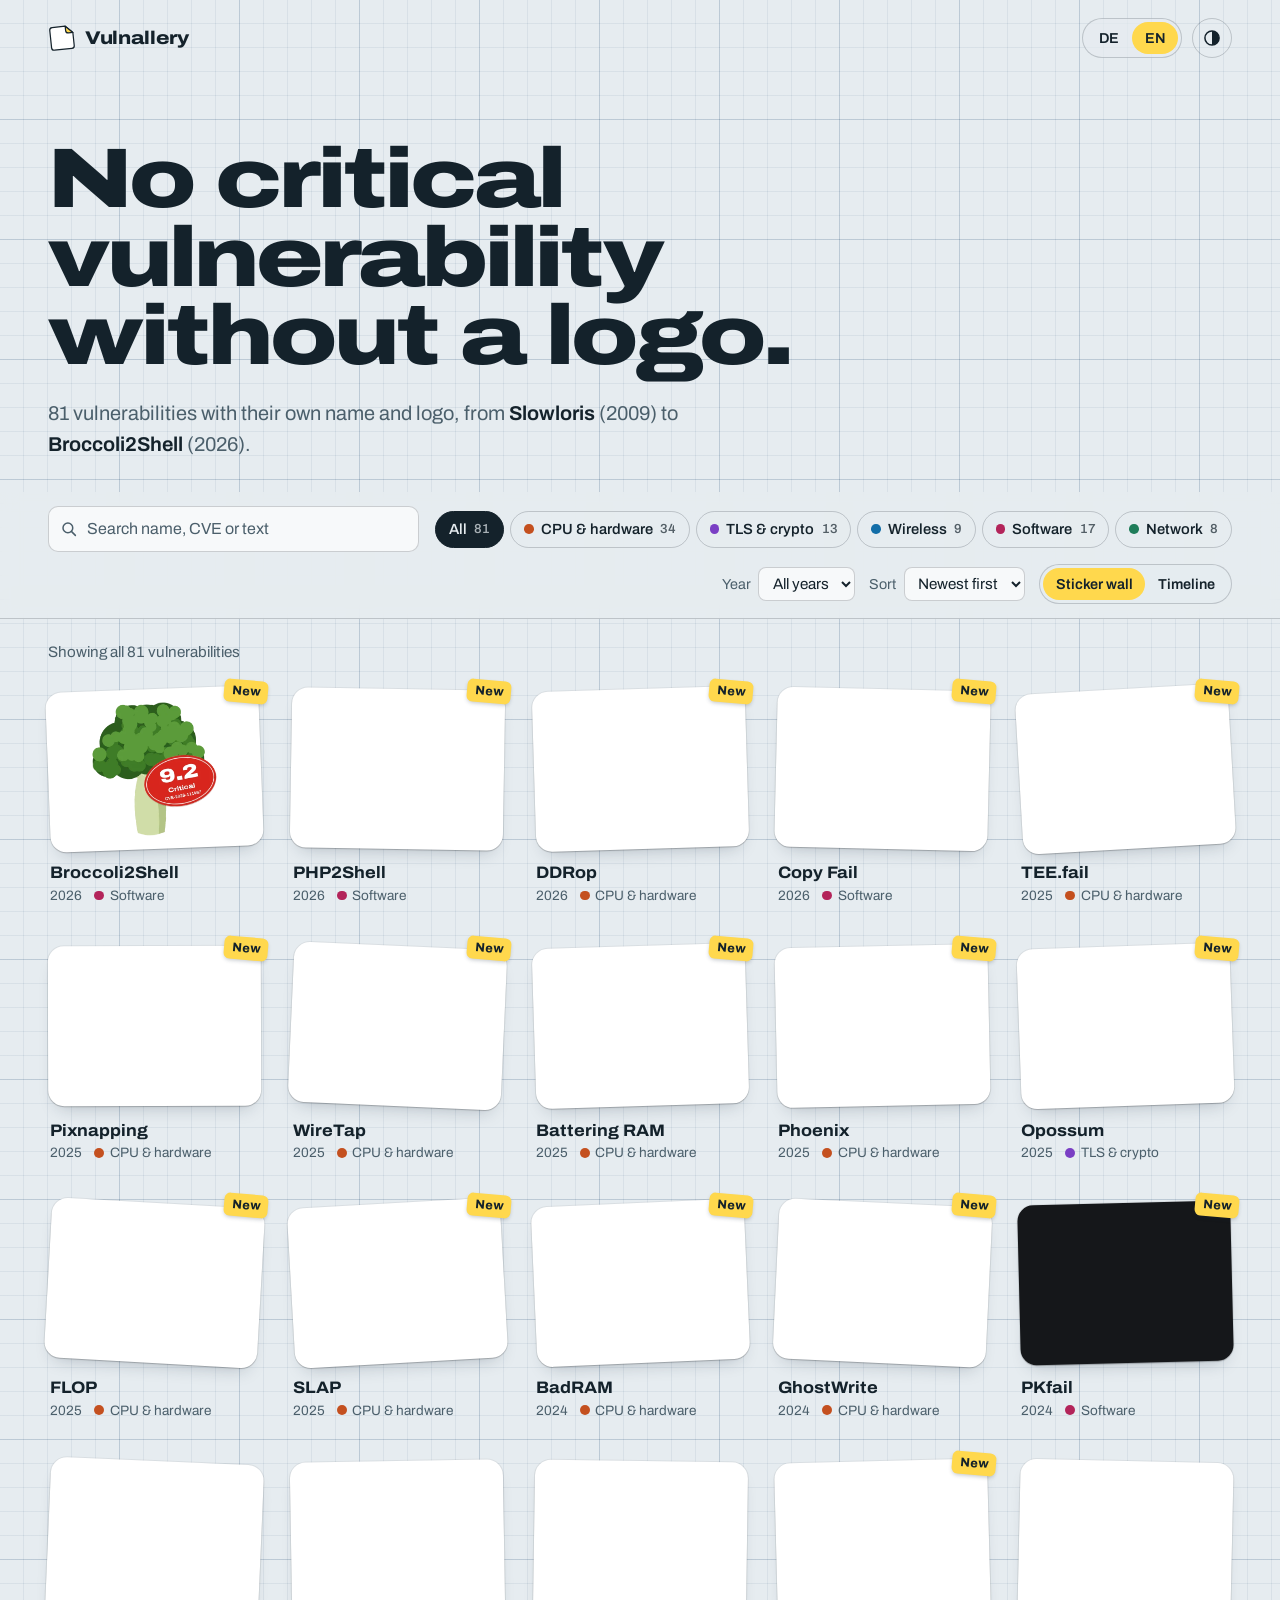
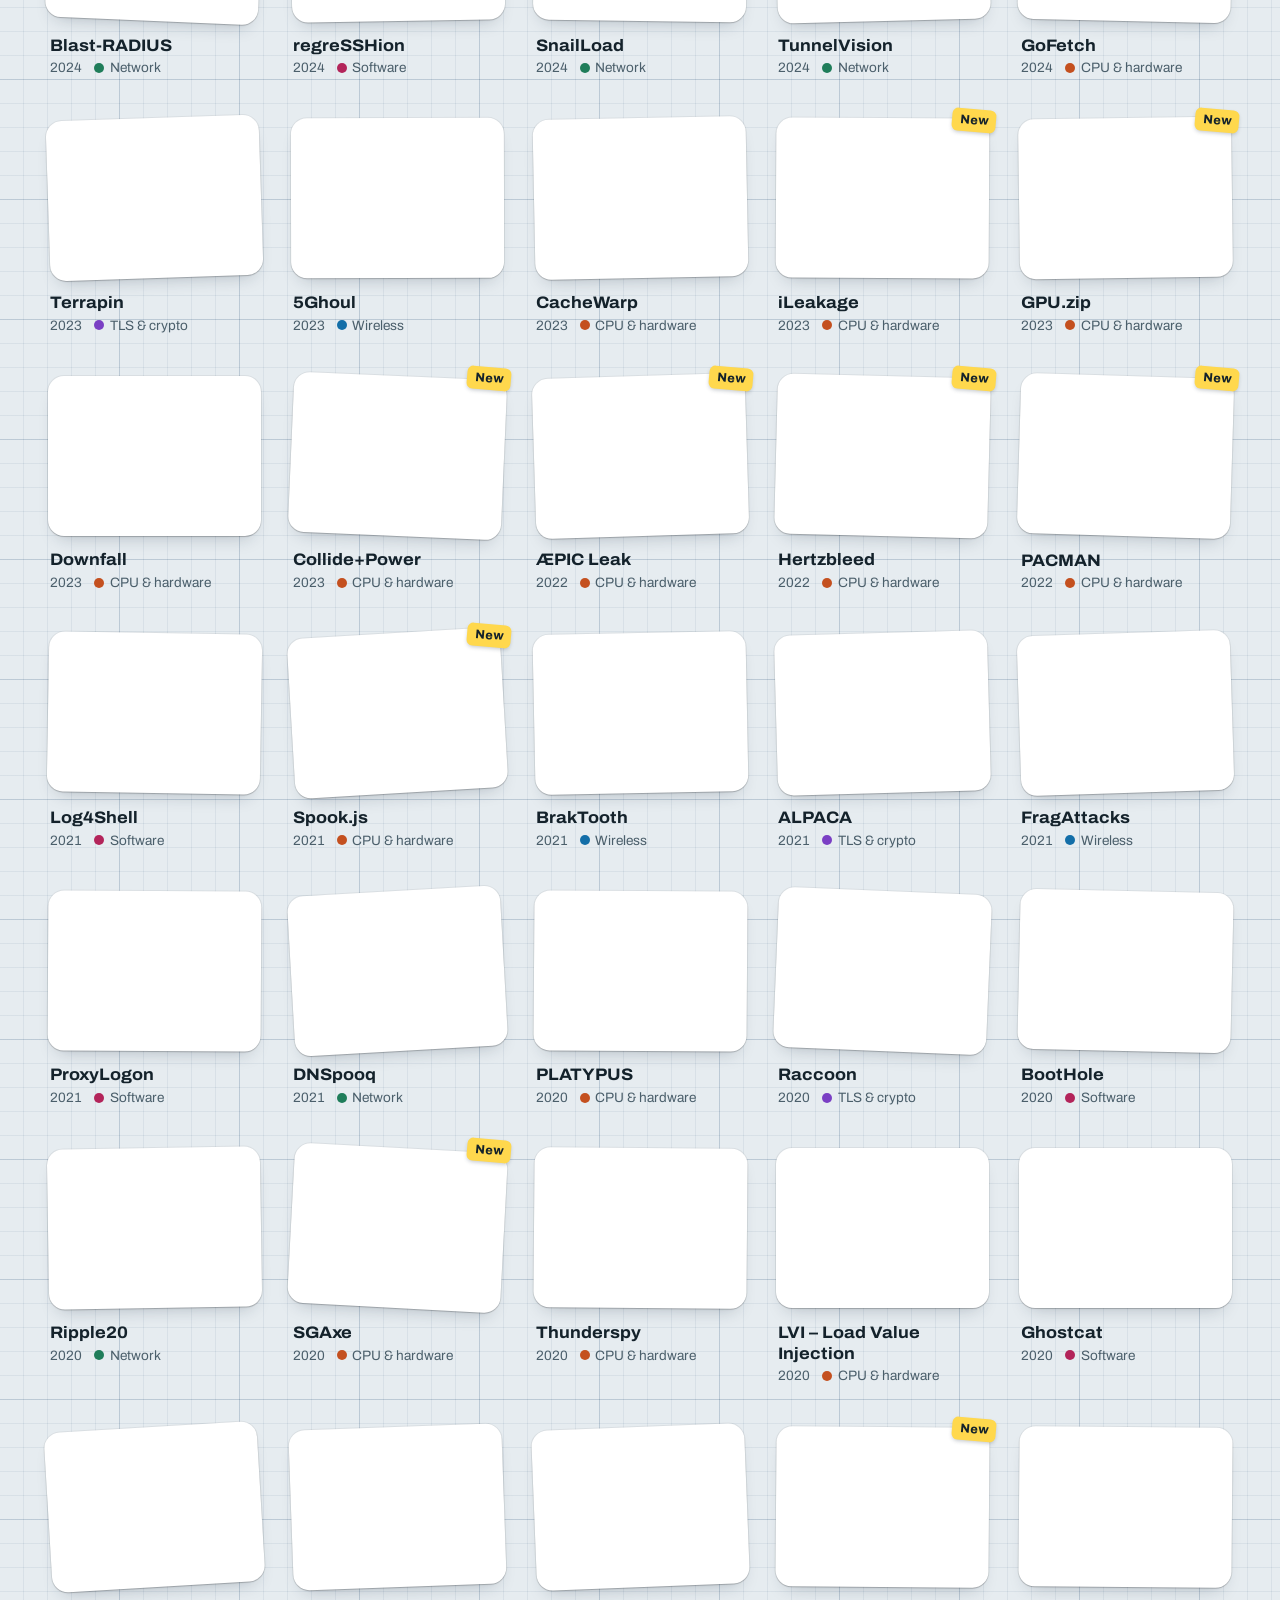
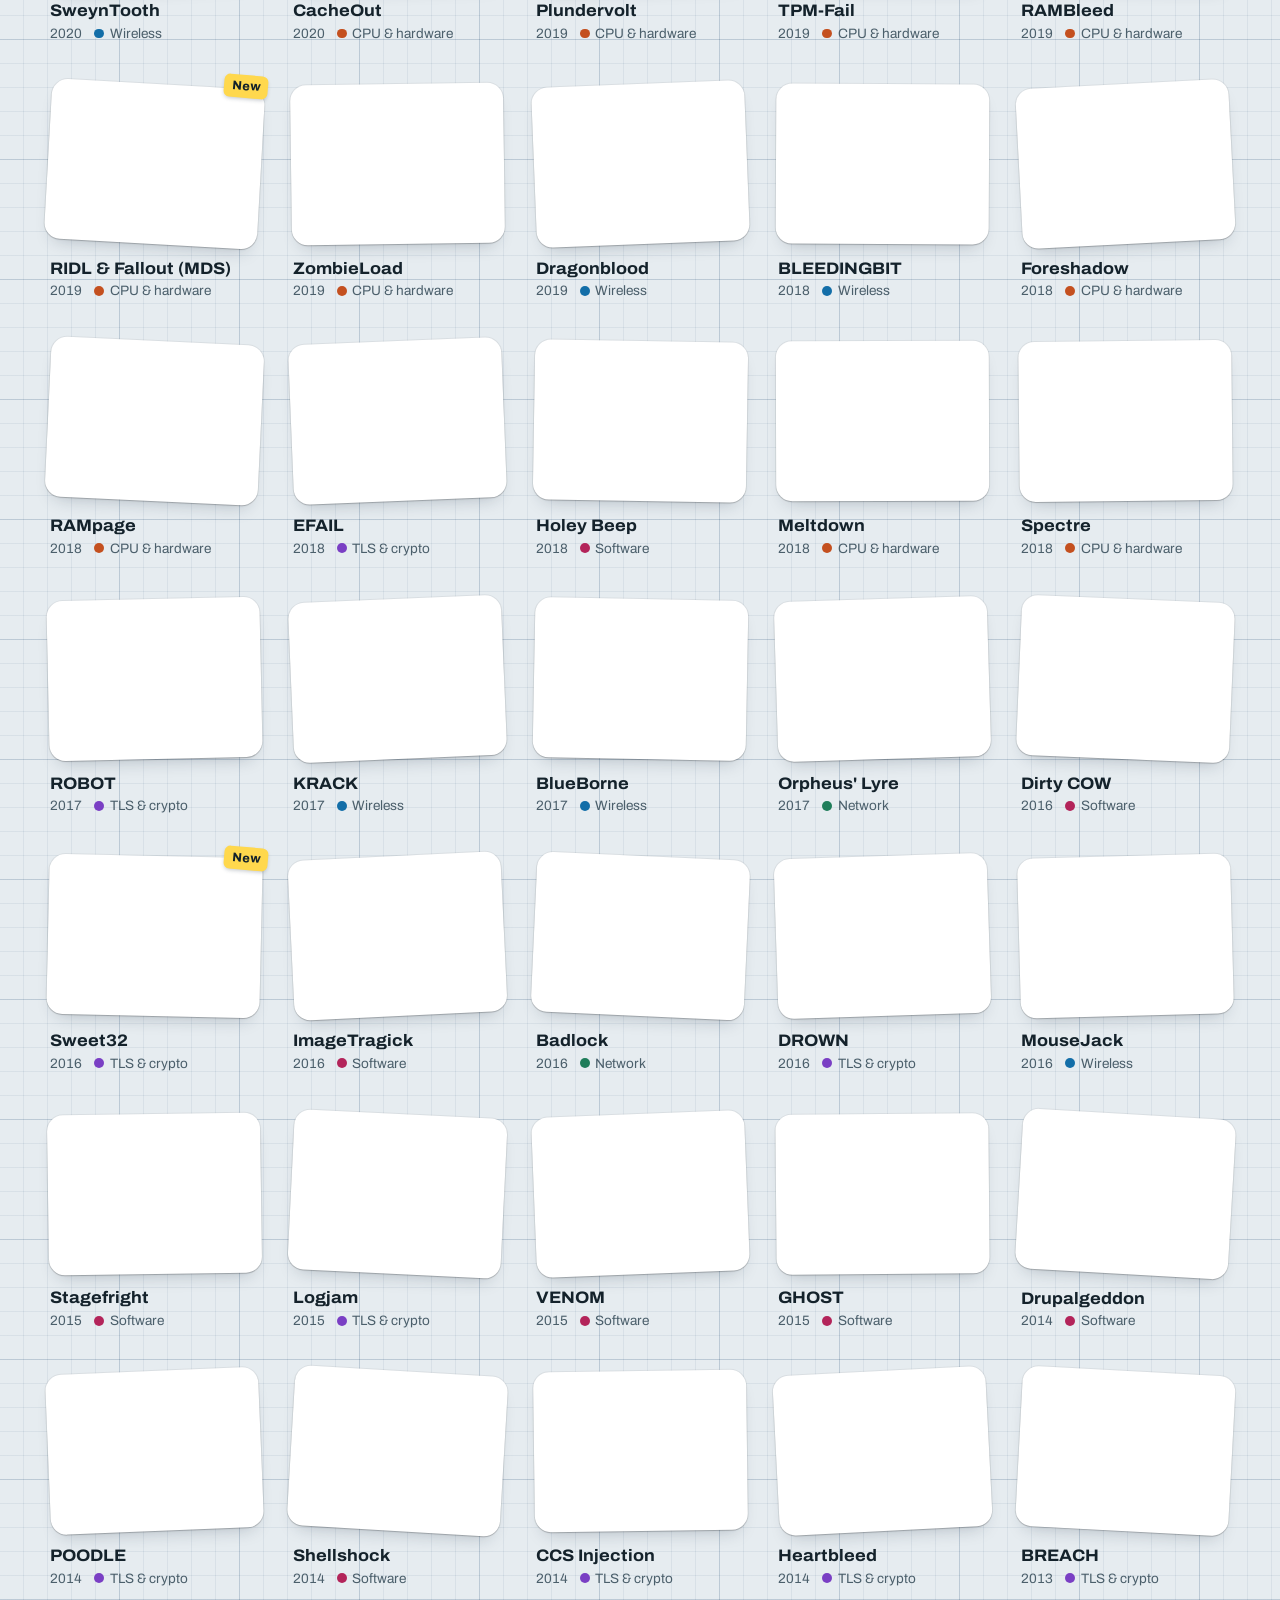
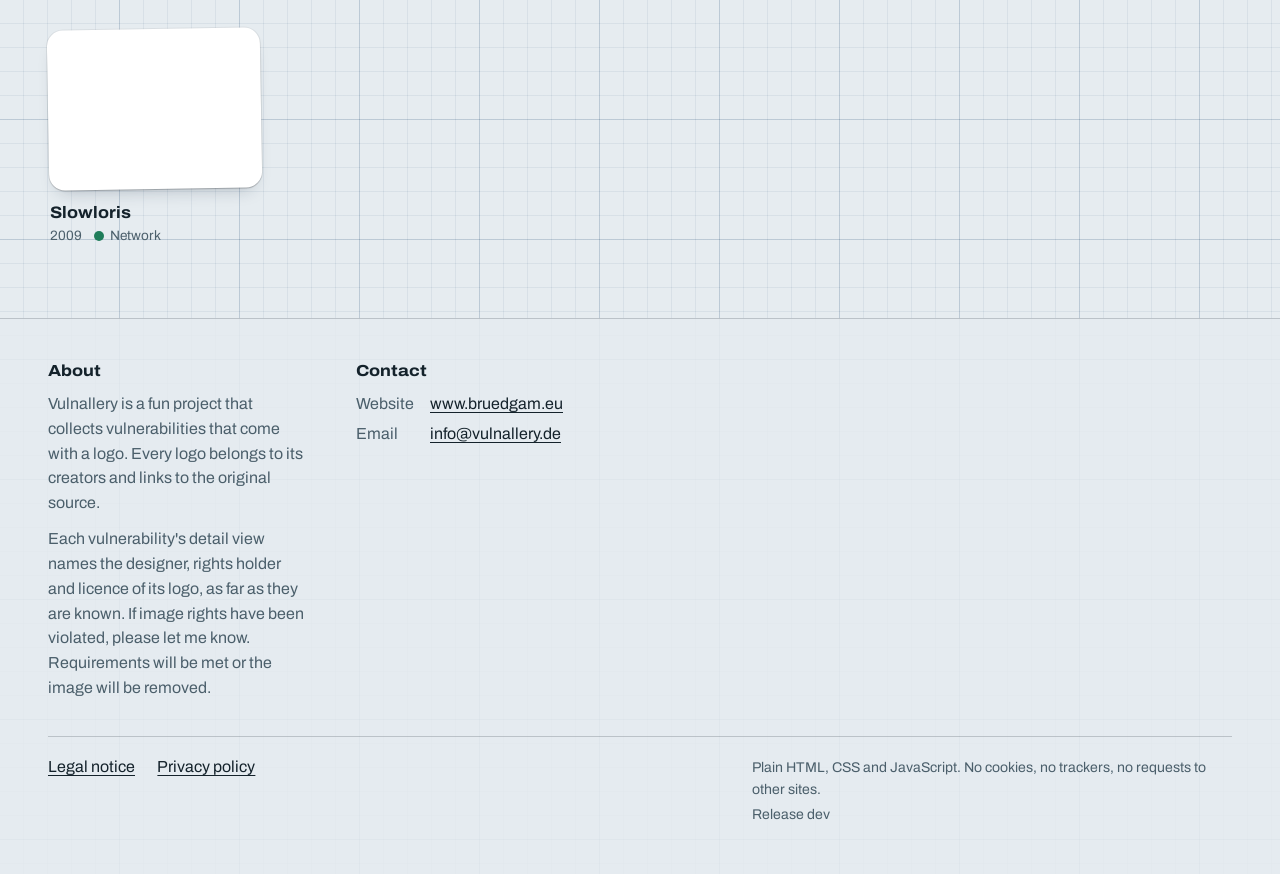
==== src/index.html @ 86f987b3 "Grundlagen: robots.txt, security.txt, 404-Seite, kleinere Schrift - robots.txt und /.well-known/secu" ====
<!doctype html>
<html lang="en">
<head>
  <meta charset="utf-8">
  <meta name="viewport" content="width=device-width, initial-scale=1">
  <meta http-equiv="Content-Security-Policy" content="default-src 'none'; script-src 'self'; style-src 'self'; img-src 'self'; font-src 'self'; connect-src 'self'; base-uri 'none'; form-action 'none'; upgrade-insecure-requests">
  <meta name="referrer" content="strict-origin-when-cross-origin">
  <meta name="color-scheme" content="dark light">
  <title>Vulnallery – the gallery of vulnerabilities</title>
  <meta name="description" content="Vulnallery collects security vulnerabilities that come with their own logo, from Heartbleed to the latest CPU side channels. In English and German.">
  <meta property="og:title" content="Vulnallery">
  <meta property="og:description" content="There is no critical vulnerability without a logo in this world.">
  <meta property="og:type" content="website">
  <meta property="og:url" content="https://vulnallery.de/">
  <meta property="og:image" content="https://vulnallery.de/assets/og-image.png">
  <link rel="icon" href="assets/favicon.svg" type="image/svg+xml">
  <link rel="preload" href="assets/fonts/archivo-latin-wdth.woff2" as="font" type="font/woff2" crossorigin>
  <link rel="stylesheet" href="assets/css/style.css?v=a737d2ac3b" integrity="sha384-mFHQ5eXaB6kVECKtQAHIz/pJ4GwRg26zB/W6F2mpdgoKautIvYuOjdmabqkREVLv" crossorigin="anonymous">
  <script src="assets/js/app.js?v=fa395ff129" integrity="sha384-qH28bZoNPdky7TSDnWFPJMz0lAhxNJqGFMmnOzHrtEncAc4mCm9nYVoLmPg2rLLY" crossorigin="anonymous" defer></script>
</head>
<body>
  <a class="skip" href="#gallery" data-i18n="skip">Skip to the gallery</a>

  <header class="top">
    <a class="brand" href="./">
      <svg class="brand-mark" viewBox="0 0 32 32" aria-hidden="true"><path d="M6 3h15l8 8v15a3 3 0 0 1-3 3H6a3 3 0 0 1-3-3V6a3 3 0 0 1 3-3Z"/><path class="fold" d="M21 3v5a3 3 0 0 0 3 3h5Z"/></svg>
      <span>Vulnallery</span>
    </a>
    <div class="toggles">
      <div class="seg lang" role="group" aria-label="Language / Sprache">
        <button type="button" data-lang="de" lang="de" aria-label="Deutsch">DE</button>
        <button type="button" data-lang="en" lang="en" aria-label="English">EN</button>
      </div>
      <button type="button" class="icon-btn" id="theme-toggle" data-i18n-aria="theme" aria-label="Switch colour scheme">
        <svg viewBox="0 0 24 24" aria-hidden="true"><circle cx="12" cy="12" r="8.5"/><path class="half" d="M12 3.5a8.5 8.5 0 0 1 0 17Z"/></svg>
      </button>
    </div>
  </header>

  <main>
    <section class="intro">
      <h1 data-i18n="headline">No critical vulnerability without a logo.</h1>
      <p class="lede" id="lede"></p>
    </section>

    <section class="controls" aria-labelledby="filter-heading">
      <h2 id="filter-heading" class="visually-hidden" data-i18n="filterHeading">Filter the gallery</h2>
      <div class="search">
        <label for="q" class="visually-hidden" data-i18n="searchLabel">Search by name, CVE or description</label>
        <svg viewBox="0 0 24 24" aria-hidden="true"><circle cx="10.5" cy="10.5" r="6.5"/><path d="m15.5 15.5 5 5"/></svg>
        <input id="q" type="search" autocomplete="off" spellcheck="false" maxlength="80" data-i18n-placeholder="searchPlaceholder" placeholder="Search name, CVE or text">
      </div>
      <div class="chips" id="cats" role="group" data-i18n-aria="catGroup" aria-label="Category"></div>
      <div class="selects">
        <label class="field"><span data-i18n="year">Year</span>
          <select id="year"></select>
        </label>
        <label class="field"><span data-i18n="sort">Sort</span>
          <select id="sort">
            <option value="new" data-i18n="sortNew">Newest first</option>
            <option value="old" data-i18n="sortOld">Oldest first</option>
            <option value="az" data-i18n="sortAz">A to Z</option>
          </select>
        </label>
        <div class="seg view" role="group" data-i18n-aria="viewGroup" aria-label="View">
          <button type="button" data-view="grid" data-i18n="viewGrid">Sticker wall</button>
          <button type="button" data-view="timeline" data-i18n="viewTimeline">Timeline</button>
        </div>
      </div>
    </section>

    <p class="count" id="count" role="status" aria-live="polite"></p>

    <section id="gallery" class="wall" aria-labelledby="count"></section>
    <section id="timeline" class="timeline" aria-labelledby="count" hidden></section>

    <div class="empty" id="empty" hidden>
      <p data-i18n="emptyText">No vulnerability matches these filters.</p>
      <button type="button" class="btn" id="reset" data-i18n="reset">Reset filters</button>
    </div>

    <p class="error" id="error" hidden></p>

    <noscript>
      <p class="noscript">Vulnallery needs JavaScript to load the gallery. Vulnallery braucht JavaScript, um die Galerie zu laden.</p>
    </noscript>
  </main>

  <footer class="foot">
    <div class="foot-col">
      <h2 data-i18n="aboutTitle">About</h2>
      <p data-i18n="about">Vulnallery is a fun project that collects vulnerabilities that come with a logo. Every logo belongs to its creators and links to the original source.</p>
      <p data-i18n="rights">Each vulnerability's detail view names the designer, rights holder and licence of its logo, as far as they are known. If image rights have been violated, please let me know. Requirements will be met or the image will be removed.</p>
    </div>
    <div class="foot-col">
      <h2 data-i18n="contactTitle">Contact</h2>
      <dl class="contact">
        <dt data-i18n="website">Website</dt>
        <dd><a href="https://www.bruedgam.eu" rel="noopener noreferrer">www.bruedgam.eu</a></dd>
        <dt data-i18n="email">Email</dt>
        <dd><a href="mailto:info@vulnallery.de">info@vulnallery.de</a></dd>
      </dl>
    </div>
    <div class="legal">
      <nav aria-labelledby="legal-heading">
        <h2 id="legal-heading" class="visually-hidden" data-i18n="legalTitle">Legal</h2>
        <ul>
          <li><a href="https://www.bruedgam.eu/impressum/" rel="noopener noreferrer" data-i18n="imprint">Legal notice</a></li>
          <li><a href="https://www.bruedgam.eu/datenschutz/" rel="noopener noreferrer" data-i18n="privacy">Privacy policy</a></li>
        </ul>
      </nav>
      <div class="colophon-wrap">
        <p class="colophon" data-i18n="colophon">Plain HTML, CSS and JavaScript. No cookies, no trackers, no requests to other sites.</p>
        <p class="colophon release"><span data-i18n="release">Release</span> <span id="release" translate="no">dev</span></p>
      </div>
    </div>
  </footer>

  <dialog id="detail" aria-labelledby="d-name">
    <div class="d-inner">
      <button type="button" class="icon-btn d-close" id="d-close" data-i18n-aria="close" aria-label="Close">
        <svg viewBox="0 0 24 24" aria-hidden="true"><path d="M6 6l12 12M18 6 6 18"/></svg>
      </button>
      <div class="d-stage"><span class="sticker big"><img id="d-img" alt=""></span></div>
      <div class="d-body">
        <p class="meta"><time id="d-date"></time><span class="cat" id="d-cat"></span></p>
        <h2 id="d-name"></h2>
        <p id="d-desc" class="d-desc"></p>
        <div id="d-cve-wrap">
          <h3 data-i18n="cveTitle">CVE identifiers</h3>
          <ul class="cves" id="d-cves"></ul>
        </div>
        <p id="d-nocve" class="muted" data-i18n="noCve">No CVE identifier has been assigned.</p>
        <div id="d-credit-wrap">
          <h3 data-i18n="creditTitle">Image rights</h3>
          <dl class="credit" id="d-credit"></dl>
        </div>
        <div class="d-actions">
          <a id="d-src" class="btn primary" target="_blank" rel="noopener noreferrer" data-i18n="source">Open original source</a>
          <button type="button" class="btn" id="d-copy" data-i18n="copy">Copy link</button>
        </div>
        <div class="d-nav">
          <button type="button" class="btn ghost" id="d-prev"><span aria-hidden="true">‹ </span><span data-i18n="prev">Previous</span></button>
          <button type="button" class="btn ghost" id="d-next"><span data-i18n="next">Next</span><span aria-hidden="true"> ›</span></button>
        </div>
      </div>
    </div>
  </dialog>

  <template id="card-tpl">
    <a class="card">
      <span class="sticker"><img loading="lazy" decoding="async" alt=""></span>
      <span class="label">
        <span class="name"></span>
        <span class="meta"><time></time><span class="cat"></span></span>
      </span>
    </a>
  </template>
</body>
</html>
---- src/assets/css/style.css ----
/* Vulnallery – sticker wall on a cutting mat. No external resources. */

@font-face {
  font-family: "Archivo";
  font-style: normal;
  font-display: swap;
  font-weight: 400 900;
  font-stretch: 100% 125%;
  src: url("../fonts/archivo-latin-wdth.woff2") format("woff2");
}

/* ---------- tokens ---------- */
:root {
  --font: "Archivo", system-ui, -apple-system, "Segoe UI", Roboto, sans-serif;
  --mono: ui-monospace, "SFMono-Regular", "Cascadia Mono", Consolas, monospace;

  /* cutting mat (dark) */
  --bg: #1f3d35;
  --grid: rgba(255, 255, 255, 0.055);
  --grid-major: rgba(255, 255, 255, 0.12);
  --ink: #eef4ef;
  --muted: #a9c4b9;
  --surface: #173029;
  --surface-2: #224a40;
  --line: rgba(238, 244, 239, 0.2);
  --accent: #ffd84d;
  --accent-ink: #1b2a12;
  --shadow: rgba(4, 18, 14, 0.55);
  --paper: #ffffff;

  --c-hardware: #ff9a6b;
  --c-crypto: #cfa9ff;
  --c-wireless: #72cdff;
  --c-software: #ff86b0;
  --c-network: #a6e9c9;

  --radius-sticker: 16px;
  --gutter: clamp(16px, 4vw, 48px);
  color-scheme: dark;
}

/* sticker backing paper (light) */
:root[data-theme="light"] {
  --bg: #e6ecf0;
  --grid: rgba(28, 72, 112, 0.07);
  --grid-major: rgba(28, 72, 112, 0.15);
  --ink: #14222b;
  --muted: #4b5f6b;
  --surface: #f7f9fa;
  --surface-2: #dde5ea;
  --line: rgba(20, 34, 43, 0.2);
  --accent: #ffd84d;
  --accent-ink: #14222b;
  --shadow: rgba(20, 40, 60, 0.28);

  --c-hardware: #c4501f;
  --c-crypto: #7a3fc4;
  --c-wireless: #136ea8;
  --c-software: #b3245a;
  --c-network: #1f7d5a;
  color-scheme: light;
}

@media (prefers-color-scheme: light) {
  :root:not([data-theme="dark"]) {
    --bg: #e6ecf0;
    --grid: rgba(28, 72, 112, 0.07);
    --grid-major: rgba(28, 72, 112, 0.15);
    --ink: #14222b;
    --muted: #4b5f6b;
    --surface: #f7f9fa;
    --surface-2: #dde5ea;
    --line: rgba(20, 34, 43, 0.2);
    --accent: #ffd84d;
    --accent-ink: #14222b;
    --shadow: rgba(20, 40, 60, 0.28);

    --c-hardware: #c4501f;
    --c-crypto: #7a3fc4;
    --c-wireless: #136ea8;
    --c-software: #b3245a;
    --c-network: #1f7d5a;
    color-scheme: light;
  }
}

/* ---------- base ---------- */
*, *::before, *::after { box-sizing: border-box; }

html { -webkit-text-size-adjust: 100%; }

body {
  margin: 0;
  min-height: 100vh;
  font-family: var(--font);
  font-size: 1rem;
  line-height: 1.55;
  color: var(--ink);
  background-color: var(--bg);
  /* the mat: fine 24px grid, heavier line every 5 squares */
  background-image:
    linear-gradient(var(--grid-major) 1px, transparent 1px),
    linear-gradient(90deg, var(--grid-major) 1px, transparent 1px),
    linear-gradient(var(--grid) 1px, transparent 1px),
    linear-gradient(90deg, var(--grid) 1px, transparent 1px);
  background-size: 120px 120px, 120px 120px, 24px 24px, 24px 24px;
  background-position: -1px -1px;
  overflow-x: hidden;
}

[hidden] { display: none !important; }

img, svg { display: block; max-width: 100%; }

a { color: inherit; }

button, input, select { font: inherit; color: inherit; }

:focus-visible {
  outline: 3px solid var(--accent);
  outline-offset: 3px;
}

.visually-hidden {
  position: absolute !important;
  width: 1px; height: 1px;
  padding: 0; margin: -1px;
  overflow: hidden; clip: rect(0 0 0 0);
  white-space: nowrap; border: 0;
}

.skip {
  position: absolute;
  left: var(--gutter);
  top: -100px;
  z-index: 10;
  padding: 0.5rem 0.9rem;
  background: var(--accent);
  color: var(--accent-ink);
  border-radius: 8px;
  font-weight: 700;
  text-decoration: none;
}
.skip:focus { top: 12px; }

.muted { color: var(--muted); }

/* ---------- header ---------- */
.top {
  display: flex;
  align-items: center;
  justify-content: space-between;
  gap: 1rem;
  padding: 18px var(--gutter);
  max-width: 1440px;
  margin: 0 auto;
}

.brand {
  display: inline-flex;
  align-items: center;
  gap: 0.55rem;
  text-decoration: none;
  font-weight: 800;
  font-stretch: 118%;
  font-size: 1.15rem;
  letter-spacing: -0.01em;
}
.brand-mark { width: 28px; height: 28px; transform: rotate(-6deg); }
.brand-mark path { fill: var(--paper); stroke: var(--ink); stroke-width: 1.4; stroke-linejoin: round; }
.brand-mark .fold { fill: var(--accent); }

.toggles { display: flex; align-items: center; gap: 0.6rem; }

.seg {
  display: inline-flex;
  padding: 3px;
  border: 1px solid var(--line);
  border-radius: 999px;
  background: color-mix(in srgb, var(--bg) 70%, transparent);
}
.seg button {
  border: 0;
  background: none;
  padding: 0.3rem 0.8rem;
  border-radius: 999px;
  cursor: pointer;
  font-weight: 600;
  font-size: 0.9rem;
  white-space: nowrap;
}
.seg button[aria-pressed="true"] {
  background: var(--accent);
  color: var(--accent-ink);
}

.icon-btn {
  display: inline-grid;
  place-items: center;
  width: 40px; height: 40px;
  border: 1px solid var(--line);
  border-radius: 50%;
  background: none;
  cursor: pointer;
}
.icon-btn svg { width: 20px; height: 20px; fill: none; stroke: currentColor; stroke-width: 1.8; stroke-linecap: round; }
.icon-btn svg .half { fill: currentColor; stroke: none; }

/* ---------- intro ---------- */
main { max-width: 1440px; margin: 0 auto; padding: 0 var(--gutter); }

.intro { padding: clamp(24px, 5vw, 64px) 0 clamp(20px, 3vw, 32px); }

.intro h1 {
  margin: 0;
  max-width: 13ch;
  font-size: clamp(2.4rem, 6.6vw, 5.4rem);
  font-weight: 860;
  font-stretch: 125%;
  line-height: 0.93;
  letter-spacing: -0.035em;
  text-wrap: balance;
}

.lede {
  max-width: 58ch;
  margin: 1.4rem 0 0;
  font-size: clamp(1.05rem, 1.6vw, 1.25rem);
  color: var(--muted);
}
.lede strong { color: var(--ink); font-weight: 650; }

/* ---------- controls ---------- */
.controls {
  position: sticky;
  top: 0;
  z-index: 5;
  display: flex;
  flex-wrap: wrap;
  align-items: center;
  gap: 12px 16px;
  margin: 0 calc(var(--gutter) * -1);
  padding: 14px var(--gutter);
  background: color-mix(in srgb, var(--bg) 88%, transparent);
  backdrop-filter: blur(8px);
  border-bottom: 1px solid var(--line);
}

.search {
  position: relative;
  flex: 1 1 260px;
  max-width: 380px;
}
.search svg {
  position: absolute; left: 12px; top: 50%;
  width: 18px; height: 18px; transform: translateY(-50%);
  fill: none; stroke: var(--muted); stroke-width: 2; stroke-linecap: round;
  pointer-events: none;
}
.search input {
  width: 100%;
  padding: 0.6rem 0.9rem 0.6rem 2.4rem;
  border: 1px solid var(--line);
  border-radius: 10px;
  background: var(--surface);
  font-size: 1rem;
}
.search input::placeholder { color: var(--muted); opacity: 1; }

.chips { display: flex; flex-wrap: wrap; gap: 6px; }
.chip {
  display: inline-flex;
  align-items: center;
  gap: 0.45rem;
  padding: 0.38rem 0.8rem;
  border: 1px solid var(--line);
  border-radius: 999px;
  background: none;
  cursor: pointer;
  font-size: 0.92rem;
  font-weight: 550;
}
.chip[aria-pressed="true"] { background: var(--ink); color: var(--bg); border-color: var(--ink); }
.chip .n { font-variant-numeric: tabular-nums; opacity: 0.7; font-size: 0.82rem; }

.selects { display: flex; flex-wrap: wrap; align-items: center; gap: 10px 14px; margin-left: auto; }
.field { display: inline-flex; align-items: center; gap: 0.45rem; font-size: 0.9rem; color: var(--muted); }
.field select {
  padding: 0.42rem 0.6rem;
  border: 1px solid var(--line);
  border-radius: 8px;
  background: var(--surface);
  color: var(--ink);
  font-size: 0.95rem;
}

.count {
  margin: 22px 0 6px;
  color: var(--muted);
  font-size: 0.95rem;
  font-variant-numeric: tabular-nums;
}

/* ---------- category marker ---------- */
.cat {
  display: inline-flex;
  align-items: center;
  gap: 0.35rem;
  font-size: 0.85rem;
  color: var(--muted);
}
.cat::before {
  content: "";
  width: 0.62rem; height: 0.62rem;
  border-radius: 50%;
  background: var(--c, var(--muted));
  flex: none;
}
[data-cat="hardware"] { --c: var(--c-hardware); }
[data-cat="crypto"]   { --c: var(--c-crypto); }
[data-cat="wireless"] { --c: var(--c-wireless); }
[data-cat="software"] { --c: var(--c-software); }
[data-cat="network"]  { --c: var(--c-network); }
.chip[data-cat]::before {
  content: "";
  width: 0.6rem; height: 0.6rem;
  border-radius: 50%;
  background: var(--c);
}

/* ---------- stickers ---------- */
.sticker {
  display: flex;
  align-items: center;
  justify-content: center;
  aspect-ratio: 4 / 3;
  overflow: hidden;
  padding: 14px;
  background: var(--paper);
  border-radius: var(--radius-sticker);
  box-shadow:
    0 0 0 1px rgba(0, 0, 0, 0.06),
    0 1px 1px rgba(0, 0, 0, 0.18),
    0 10px 18px -10px var(--shadow);
  transform: rotate(var(--tilt, 0deg));
  transition: transform 0.18s ease, box-shadow 0.18s ease;
}
.sticker img {
  width: auto;
  height: auto;
  max-width: 100%;
  max-height: 100%;
  object-fit: contain;
}
.sticker img[src$=".svg"] { width: 100%; height: 100%; }
.sticker.dark { background: #15171a; }

/* ---------- wall ---------- */
.wall {
  display: grid;
  grid-template-columns: repeat(auto-fill, minmax(176px, 1fr));
  gap: 40px 30px;
  padding: 18px 0 72px;
}

.card {
  position: relative;
  display: flex;
  flex-direction: column;
  gap: 14px;
  text-decoration: none;
  border-radius: var(--radius-sticker);
}
.card:hover .sticker,
.card:focus-visible .sticker {
  transform: rotate(0deg) translateY(-4px);
  box-shadow:
    0 0 0 1px rgba(0, 0, 0, 0.06),
    0 2px 2px rgba(0, 0, 0, 0.16),
    0 20px 26px -12px var(--shadow);
}
.card:focus-visible { outline-offset: 6px; }

.label { display: flex; flex-direction: column; gap: 2px; padding: 0 2px; }
.name {
  font-weight: 720;
  font-stretch: 108%;
  font-size: 1.04rem;
  line-height: 1.25;
}
.meta { display: flex; flex-wrap: wrap; align-items: center; gap: 0.2rem 0.75rem; font-size: 0.85rem; color: var(--muted); }
.meta time { font-variant-numeric: tabular-nums; }
.new-tag {
  position: absolute;
  top: -9px;
  right: -7px;
  z-index: 1;
  padding: 0.1rem 0.5rem;
  border-radius: 6px;
  background: var(--accent);
  color: var(--accent-ink);
  font-size: 0.78rem;
  font-weight: 750;
  transform: rotate(5deg);
  box-shadow: 0 2px 4px -1px var(--shadow);
}

/* ---------- timeline ---------- */
.timeline { padding: 10px 0 72px; }
.t-year {
  display: grid;
  grid-template-columns: minmax(96px, 180px) 1fr;
  gap: 8px 32px;
  padding: 26px 0;
  border-top: 1px solid var(--line);
}
.t-year h2 {
  position: sticky;
  top: 150px;
  align-self: start;
  margin: 0;
  font-size: clamp(2.2rem, 5vw, 3.6rem);
  font-weight: 820;
  font-stretch: 125%;
  line-height: 1;
  letter-spacing: -0.03em;
  font-variant-numeric: tabular-nums;
}
.t-year h2 small { display: block; margin-top: 0.4rem; font-size: 0.9rem; font-weight: 500; font-stretch: 100%; letter-spacing: 0; color: var(--muted); }
.t-list { list-style: none; margin: 0; padding: 0; display: grid; grid-template-columns: repeat(auto-fill, minmax(260px, 1fr)); gap: 14px 24px; }
.t-item {
  display: grid;
  grid-template-columns: 92px 1fr;
  align-items: center;
  gap: 14px;
  padding: 6px;
  border-radius: 12px;
  text-decoration: none;
}
.t-item .sticker { padding: 7px; border-radius: 10px; }
.t-item:hover .sticker, .t-item:focus-visible .sticker { transform: rotate(0deg); }
.t-item:hover .name { text-decoration: underline; text-underline-offset: 3px; }

/* ---------- empty / error ---------- */
.empty, .error, .noscript {
  max-width: 46ch;
  padding: 40px 0 80px;
  font-size: 1.1rem;
}
.empty p { margin: 0 0 1rem; }

/* ---------- buttons ---------- */
.btn {
  display: inline-flex;
  align-items: center;
  justify-content: center;
  gap: 0.25rem;
  padding: 0.6rem 1rem;
  border: 1px solid var(--line);
  border-radius: 10px;
  background: none;
  cursor: pointer;
  font-weight: 650;
  text-decoration: none;
  line-height: 1.2;
}
.btn.primary { background: var(--accent); color: var(--accent-ink); border-color: var(--accent); }
.btn.ghost { border-color: transparent; padding-inline: 0.5rem; color: var(--muted); }
.btn.ghost:hover { color: var(--ink); }
.btn:disabled { opacity: 0.35; cursor: default; }

/* ---------- dialog ---------- */
dialog {
  width: min(920px, calc(100vw - 24px));
  max-height: calc(100vh - 24px);
  padding: 0;
  border: 1px solid var(--line);
  border-radius: 22px;
  background: var(--surface);
  color: var(--ink);
  overflow: auto;
}
dialog::backdrop { background: rgba(6, 16, 13, 0.62); backdrop-filter: blur(3px); }
dialog[open] { animation: lift 0.2s ease-out; }
@keyframes lift { from { opacity: 0; transform: translateY(12px); } }

.d-inner { position: relative; display: grid; grid-template-columns: 1fr; }
.d-close { position: absolute; right: 14px; top: 14px; z-index: 1; background: var(--surface); }

.d-stage {
  display: grid;
  place-items: center;
  padding: 48px 40px;
  background-color: var(--bg);
  background-image:
    linear-gradient(var(--grid-major) 1px, transparent 1px),
    linear-gradient(90deg, var(--grid-major) 1px, transparent 1px),
    linear-gradient(var(--grid) 1px, transparent 1px),
    linear-gradient(90deg, var(--grid) 1px, transparent 1px);
  background-size: 120px 120px, 120px 120px, 24px 24px, 24px 24px;
}
.sticker.big { width: min(340px, 100%); padding: 22px; border-radius: 22px; }
@media (max-width: 759px) {
  .d-stage { padding: 28px 24px; }
  .sticker.big { width: min(220px, 70%); padding: 14px; border-radius: 16px; }
}

.d-body { padding: 28px clamp(20px, 4vw, 40px) 24px; }
.d-body h2 {
  margin: 0.35rem 0 0.6rem;
  font-size: clamp(1.9rem, 4vw, 2.6rem);
  font-weight: 820;
  font-stretch: 118%;
  line-height: 1.02;
  letter-spacing: -0.02em;
}
.d-body h3 { margin: 1.4rem 0 0.5rem; font-size: 0.95rem; font-weight: 650; color: var(--muted); }
.d-desc { max-width: 60ch; margin: 0; font-size: 1.05rem; }

.cves { list-style: none; margin: 0; padding: 0; display: flex; flex-wrap: wrap; gap: 6px; }
.cves a {
  display: inline-block;
  padding: 0.22rem 0.55rem;
  border: 1px solid var(--line);
  border-radius: 6px;
  font-family: var(--mono);
  font-size: 0.86rem;
  text-decoration: none;
}
.cves a:hover { background: var(--surface-2); }

.credit {
  display: grid;
  grid-template-columns: auto 1fr;
  gap: 0.25rem 1rem;
  margin: 0;
  font-size: 0.92rem;
}
.credit dt { color: var(--muted); }
.credit dd { margin: 0; overflow-wrap: anywhere; }
.credit a { text-underline-offset: 3px; }

.d-actions { display: flex; flex-wrap: wrap; gap: 10px; margin-top: 1.6rem; }
.d-nav { display: flex; justify-content: space-between; margin-top: 1.4rem; padding-top: 0.8rem; border-top: 1px solid var(--line); }

@media (min-width: 760px) {
  .d-inner { grid-template-columns: 5fr 6fr; }
  .d-stage { min-height: 100%; }
}

/* ---------- footer ---------- */
.foot {
  display: grid;
  grid-template-columns: repeat(auto-fit, minmax(260px, 1fr));
  gap: 24px 48px;
  max-width: 1440px;
  margin: 0 auto;
  padding: 40px var(--gutter) 48px;
  border-top: 1px solid var(--line);
  background: color-mix(in srgb, var(--bg) 85%, transparent);
}
.foot h2 { margin: 0 0 0.5rem; font-size: 1rem; font-weight: 750; font-stretch: 112%; }
.foot p { margin: 0 0 0.7rem; max-width: 60ch; color: var(--muted); }
.foot ul { list-style: none; margin: 0; padding: 0; display: grid; gap: 0.35rem; }
.foot a { text-underline-offset: 3px; }
.contact { display: grid; grid-template-columns: auto 1fr; gap: 0.35rem 1rem; margin: 0; }
.contact dt { color: var(--muted); }
.contact dd { margin: 0; }

.legal {
  grid-column: 1 / -1;
  display: flex;
  flex-wrap: wrap;
  align-items: baseline;
  justify-content: space-between;
  gap: 0.6rem 2rem;
  padding-top: 18px;
  border-top: 1px solid var(--line);
}
.legal ul { display: flex; flex-wrap: wrap; gap: 0.4rem 1.4rem; }
.legal .colophon { margin: 0; font-size: 0.88rem; }
.colophon-wrap { display: flex; flex-direction: column; gap: 0.2rem; }
.legal .release { color: var(--muted); font-variant-numeric: tabular-nums; }

/* ---------- small screens ---------- */
@media (max-width: 640px) {
  .controls { position: static; }
  .search { max-width: none; flex-basis: 100%; }
  .selects { margin-left: 0; }
  .wall { grid-template-columns: repeat(2, minmax(0, 1fr)); gap: 30px 18px; }
  .sticker { padding: 10px; border-radius: 12px; }
  .t-year { grid-template-columns: 1fr; }
  .t-year h2 { position: static; }
  .t-list { grid-template-columns: 1fr; }
}

@media (prefers-reduced-motion: reduce) {
  *, *::before, *::after { transition: none !important; animation: none !important; }
  .sticker { transform: none; }
}

@media print {
  .controls, .toggles { display: none; }
  body { background: #fff; color: #000; }
}

/* ---------- 404 ---------- */
.notfound .intro { max-width: 760px; }
.notfound .intro + .intro { padding-top: 0; border-top: 1px solid var(--line); }
.notfound .code {
  margin: 0;
  font-size: clamp(4rem, 14vw, 8rem);
  font-weight: 800;
  line-height: 1;
  color: var(--accent);
  font-variant-numeric: tabular-nums;
}
.notfound h2 { margin-top: 1.6rem; }
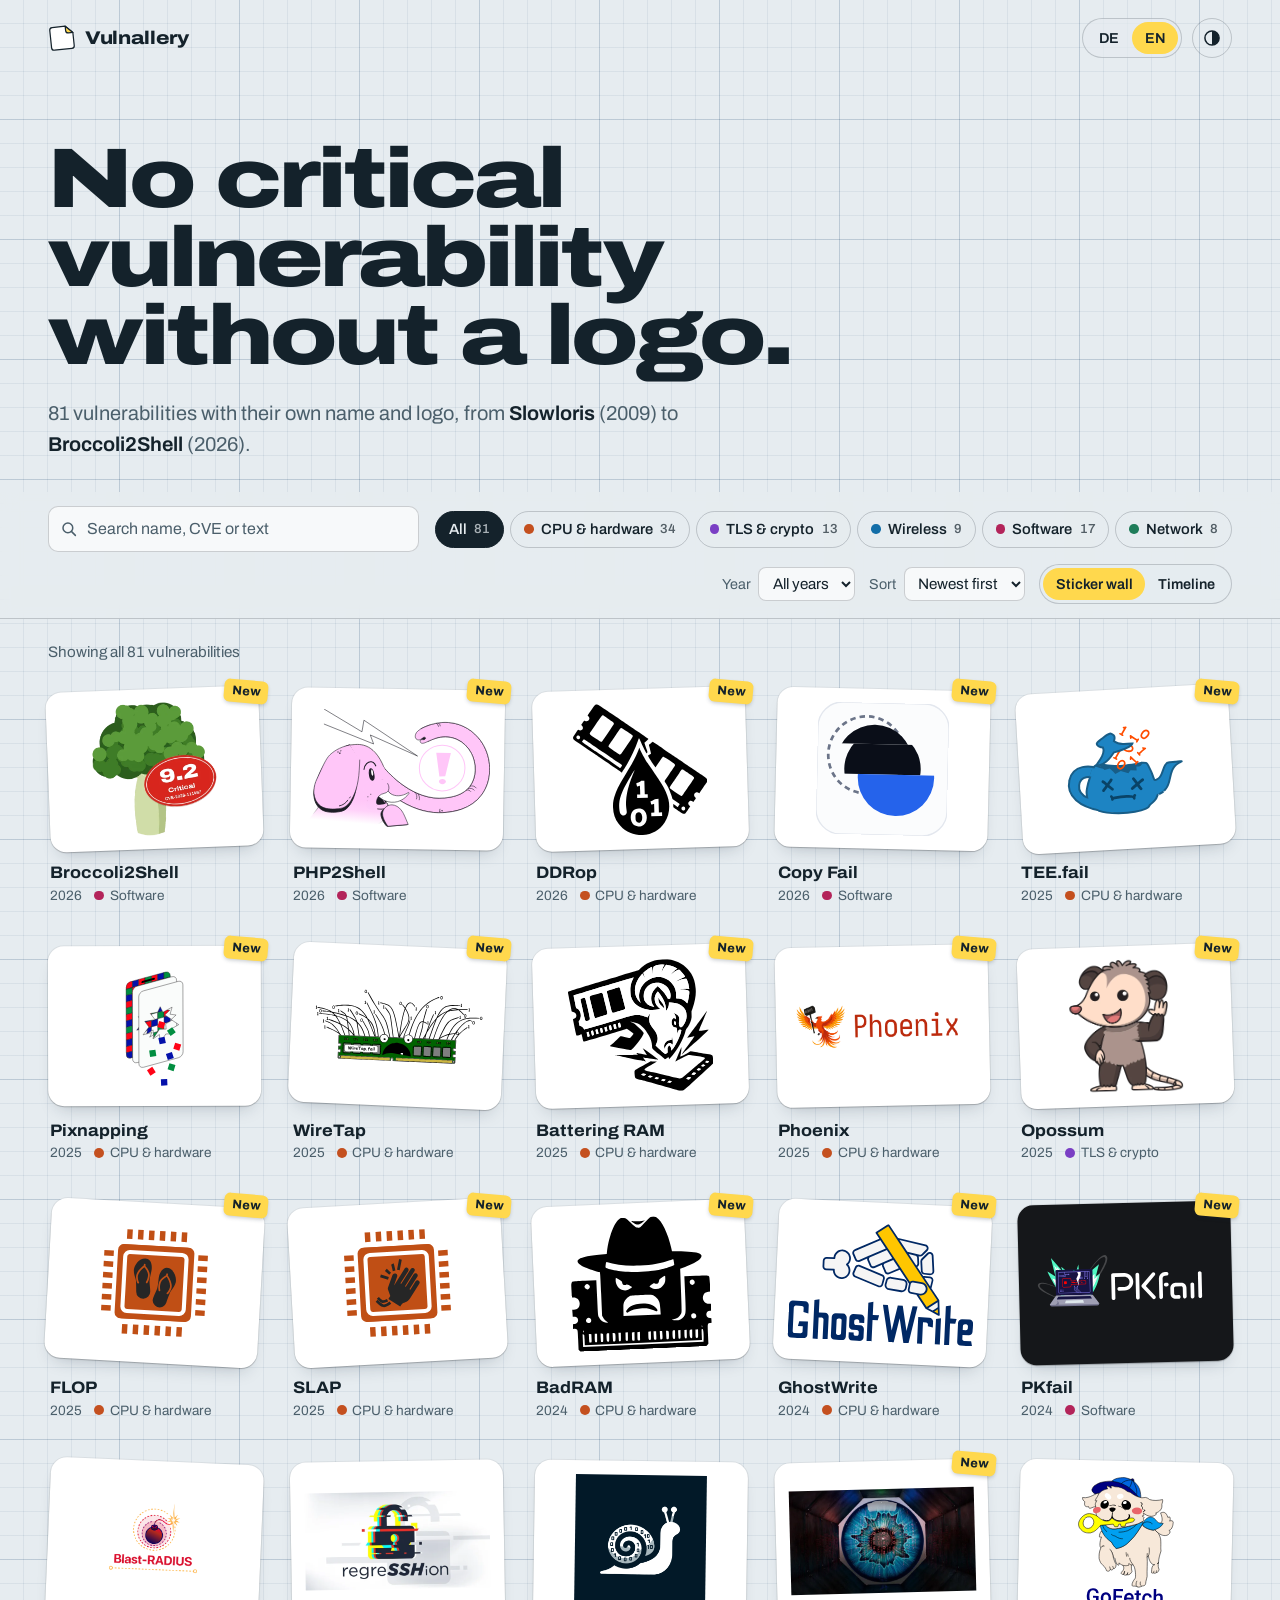
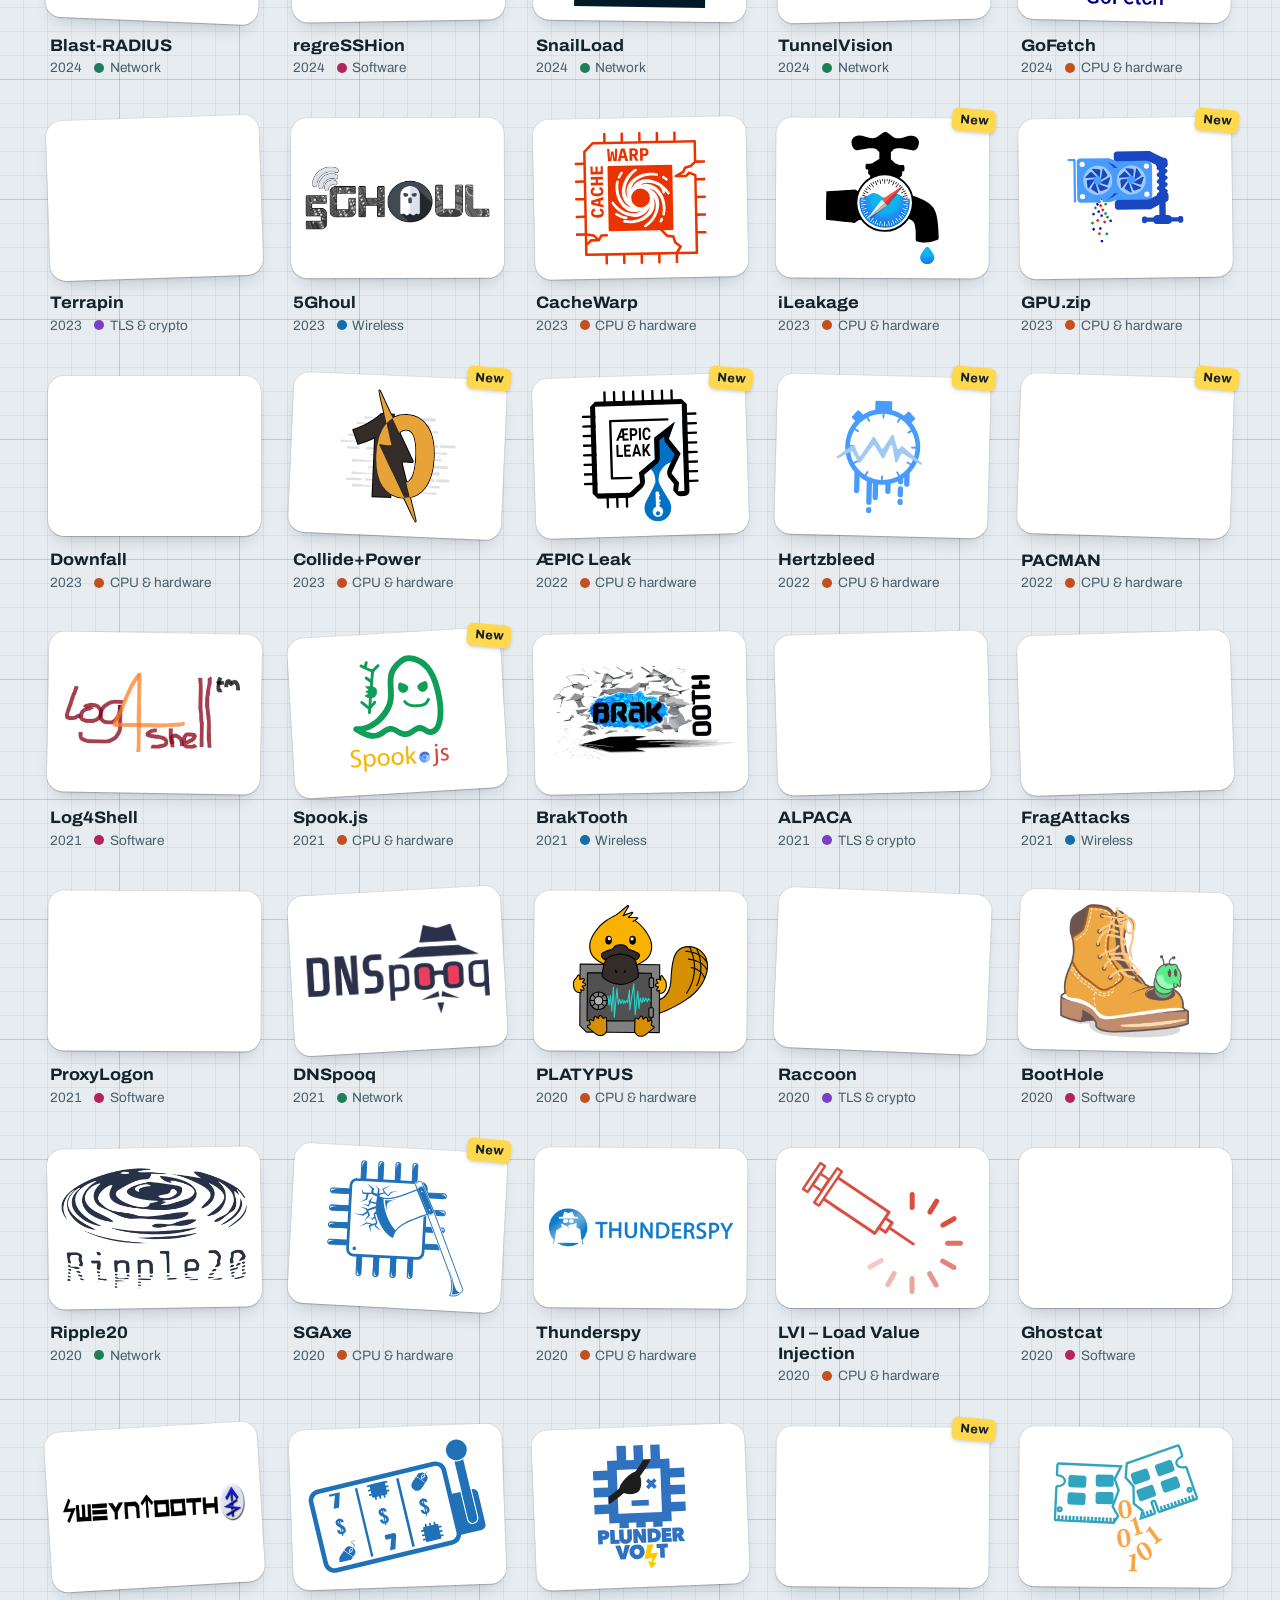
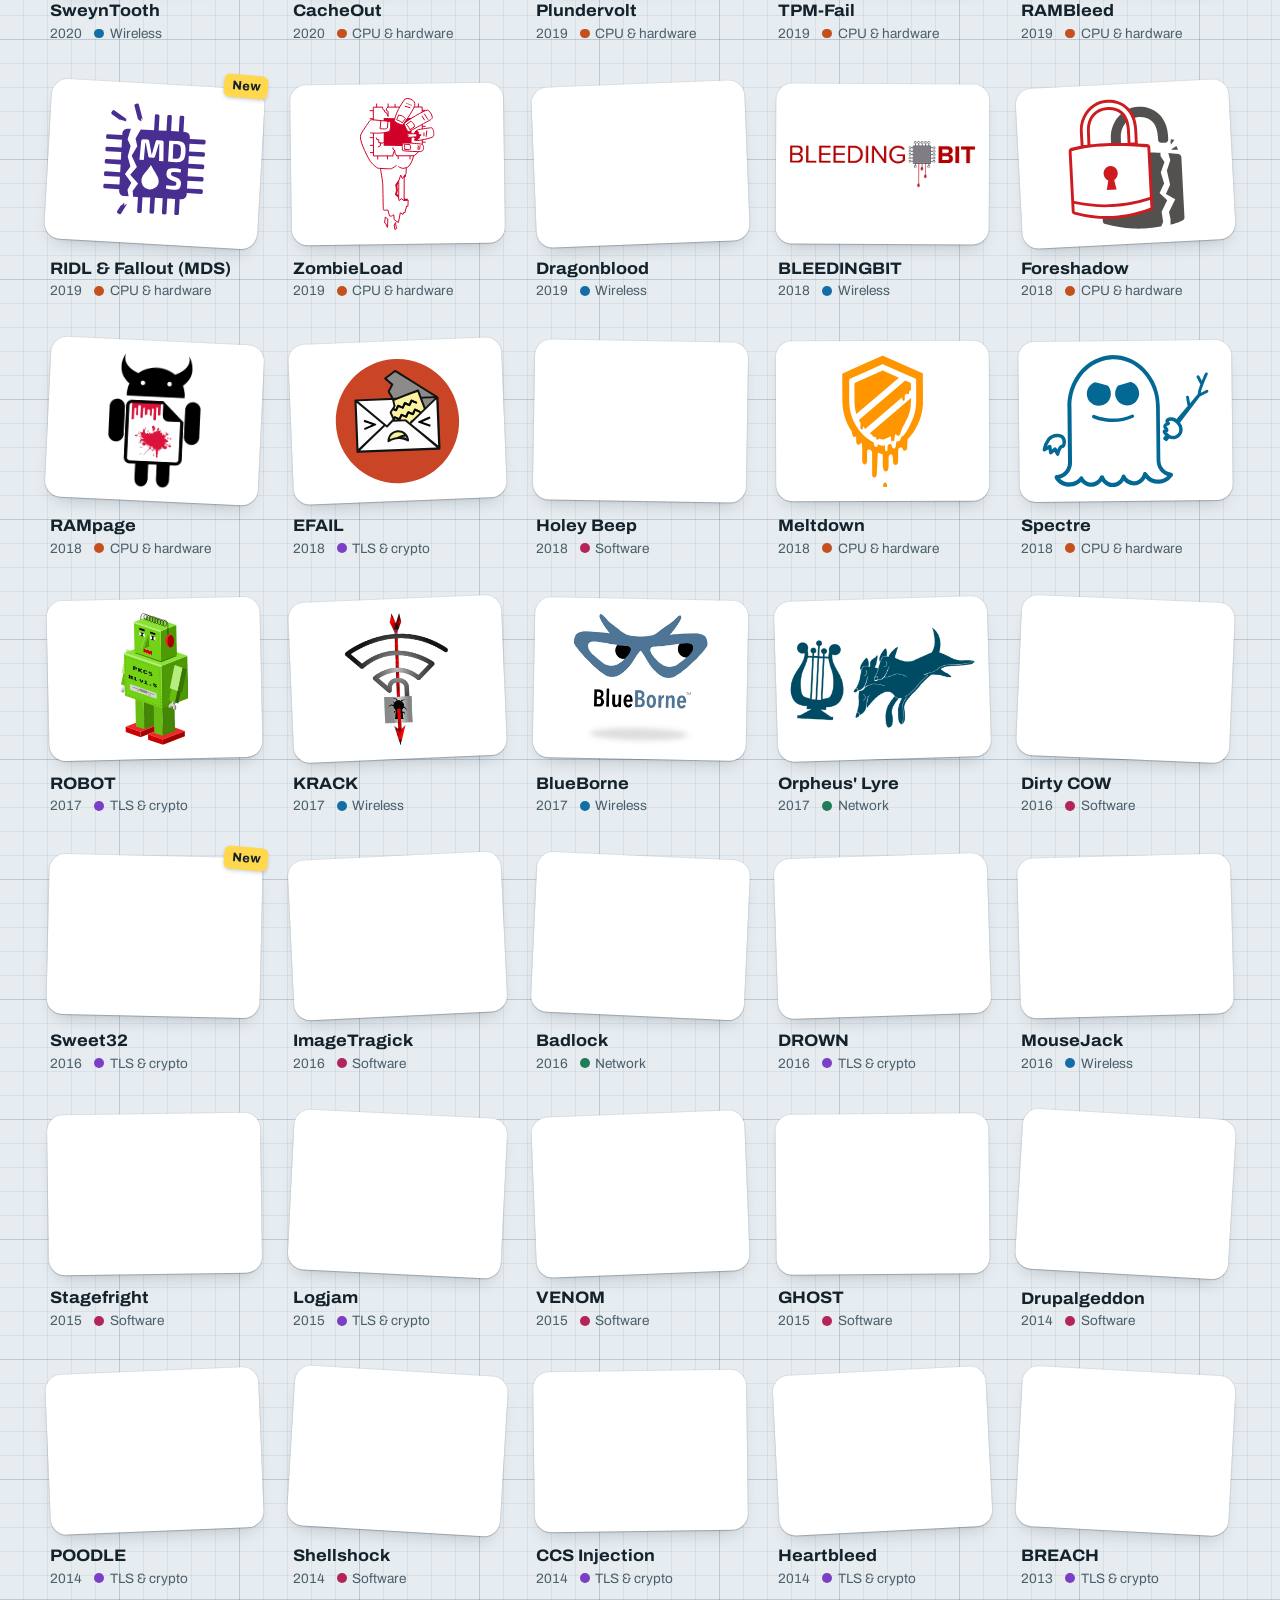
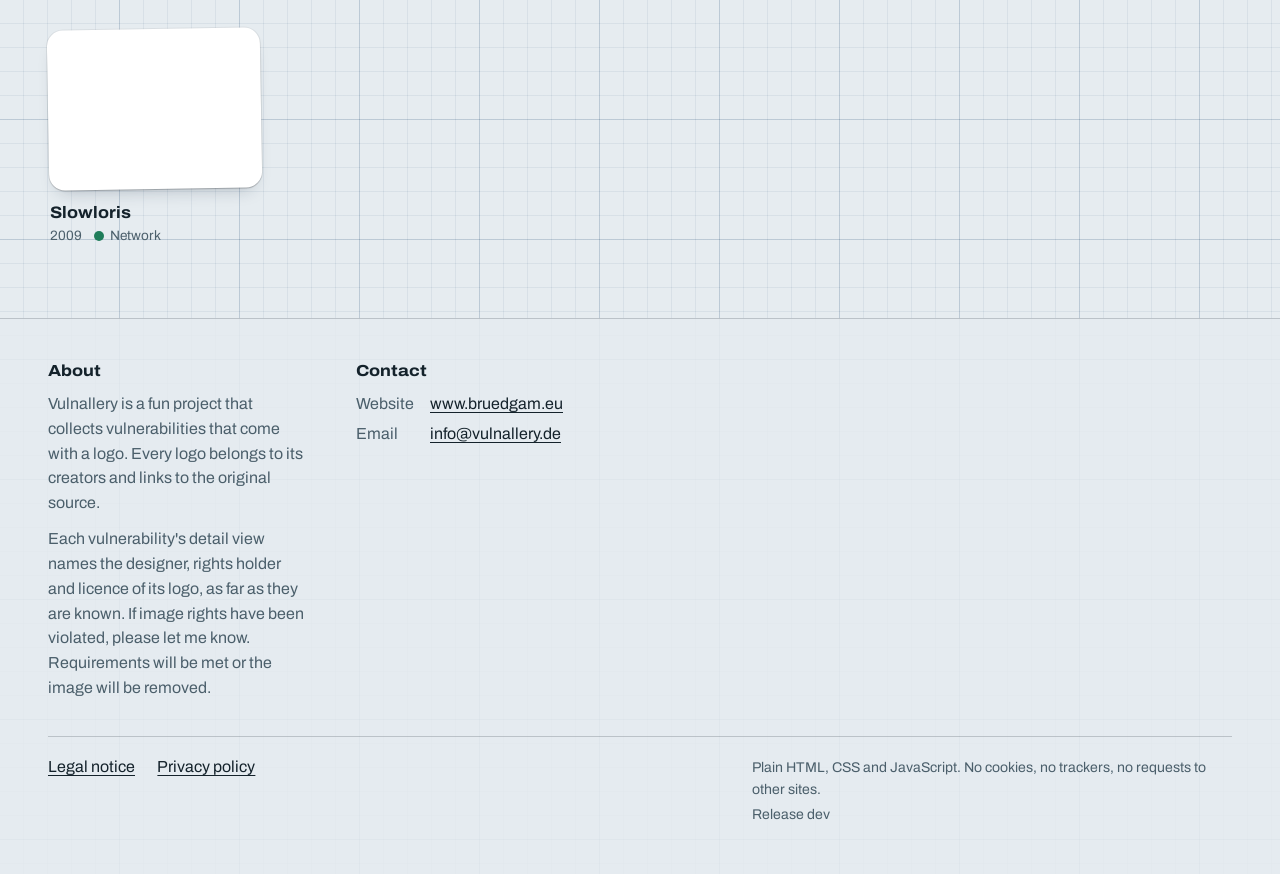
==== commit d7f9d133: "Stufe 2: eigene Seite je Lücke, Sitemap, Feeds, Vorschaubilder - bin/pages.py (nur Standardbibliothe" ====
--- a/src/index.html
+++ b/src/index.html
@@ -1,25 +1,34 @@
 <!doctype html>
-<html lang="en">
+<html lang="de">
 <head>
   <meta charset="utf-8">
   <meta name="viewport" content="width=device-width, initial-scale=1">
   <meta http-equiv="Content-Security-Policy" content="default-src 'none'; script-src 'self'; style-src 'self'; img-src 'self'; font-src 'self'; connect-src 'self'; base-uri 'none'; form-action 'none'; upgrade-insecure-requests">
   <meta name="referrer" content="strict-origin-when-cross-origin">
   <meta name="color-scheme" content="dark light">
-  <title>Vulnallery – the gallery of vulnerabilities</title>
-  <meta name="description" content="Vulnallery collects security vulnerabilities that come with their own logo, from Heartbleed to the latest CPU side channels. In English and German.">
+  <title>Vulnallery – die Galerie der Sicherheitslücken</title>
+  <meta name="description" content="Vulnallery sammelt Sicherheitslücken mit eigenem Logo, von Heartbleed bis zu den neuesten CPU-Seitenkanälen. Jede Lücke mit CVE, Beschreibung und Bildrechten, auf Deutsch und Englisch.">
+  <link rel="canonical" href="https://vulnallery.de/">
+  <link rel="alternate" type="application/atom+xml" title="Vulnallery – neue Sicherheitslücken mit Logo" href="de/feed.xml" hreflang="de">
+  <link rel="alternate" type="application/atom+xml" title="Vulnallery – new vulnerabilities with a logo" href="en/feed.xml" hreflang="en">
   <meta property="og:title" content="Vulnallery">
-  <meta property="og:description" content="There is no critical vulnerability without a logo in this world.">
+  <meta property="og:description" content="Keine kritische Lücke ohne Logo: die Galerie der Sicherheitslücken mit eigenem Logo.">
+  <meta property="og:site_name" content="Vulnallery">
+  <meta property="og:locale" content="de_DE">
+  <meta property="og:locale:alternate" content="en_GB">
   <meta property="og:type" content="website">
   <meta property="og:url" content="https://vulnallery.de/">
   <meta property="og:image" content="https://vulnallery.de/assets/og-image.png">
+  <meta property="og:image:width" content="1200">
+  <meta property="og:image:height" content="630">
+  <meta name="twitter:card" content="summary_large_image">
   <link rel="icon" href="assets/favicon.svg" type="image/svg+xml">
   <link rel="preload" href="assets/fonts/archivo-latin-wdth.woff2" as="font" type="font/woff2" crossorigin>
-  <link rel="stylesheet" href="assets/css/style.css?v=a737d2ac3b" integrity="sha384-mFHQ5eXaB6kVECKtQAHIz/pJ4GwRg26zB/W6F2mpdgoKautIvYuOjdmabqkREVLv" crossorigin="anonymous">
-  <script src="assets/js/app.js?v=fa395ff129" integrity="sha384-qH28bZoNPdky7TSDnWFPJMz0lAhxNJqGFMmnOzHrtEncAc4mCm9nYVoLmPg2rLLY" crossorigin="anonymous" defer></script>
+  <link rel="stylesheet" href="assets/css/style.css?v=f90bac7fb3" integrity="sha384-TgGkAYpTv/I1g0S9Ru4neptgifHEJLiaMYXahbmNeKQOwItBpo5zt+yvvurkD2wu" crossorigin="anonymous">
+  <script src="assets/js/app.js?v=4aa04b5228" integrity="sha384-1bWvKLsKmrbZQtTi1WYv2uXrciFUdDG6p3t6Ue2BEUTtu1n7SMyrMlpCcHp8roXi" crossorigin="anonymous" defer></script>
 </head>
 <body>
-  <a class="skip" href="#gallery" data-i18n="skip">Skip to the gallery</a>
+  <a class="skip" href="#gallery" data-i18n="skip">Zur Galerie springen</a>
 
   <header class="top">
     <a class="brand" href="./">
@@ -31,7 +40,7 @@
         <button type="button" data-lang="de" lang="de" aria-label="Deutsch">DE</button>
         <button type="button" data-lang="en" lang="en" aria-label="English">EN</button>
       </div>
-      <button type="button" class="icon-btn" id="theme-toggle" data-i18n-aria="theme" aria-label="Switch colour scheme">
+      <button type="button" class="icon-btn" id="theme-toggle" data-i18n-aria="theme" aria-label="Farbschema wechseln">
         <svg viewBox="0 0 24 24" aria-hidden="true"><circle cx="12" cy="12" r="8.5"/><path class="half" d="M12 3.5a8.5 8.5 0 0 1 0 17Z"/></svg>
       </button>
     </div>
@@ -39,32 +48,33 @@
 
   <main>
     <section class="intro">
-      <h1 data-i18n="headline">No critical vulnerability without a logo.</h1>
+      <h1 data-i18n="headline">Keine kritische Lücke ohne Logo.</h1>
       <p class="lede" id="lede"></p>
+      <p class="announce" id="announce" hidden><span data-i18n="announce">Ab 1. Dezember: jeden Tag ein Türchen im Adventskalender.</span> <a id="announce-feed" href="de/feed.xml" data-i18n="announceFeed">Per Feed folgen</a></p>
     </section>
 
     <section class="controls" aria-labelledby="filter-heading">
-      <h2 id="filter-heading" class="visually-hidden" data-i18n="filterHeading">Filter the gallery</h2>
+      <h2 id="filter-heading" class="visually-hidden" data-i18n="filterHeading">Galerie filtern</h2>
       <div class="search">
-        <label for="q" class="visually-hidden" data-i18n="searchLabel">Search by name, CVE or description</label>
+        <label for="q" class="visually-hidden" data-i18n="searchLabel">Nach Name, CVE oder Beschreibung suchen</label>
         <svg viewBox="0 0 24 24" aria-hidden="true"><circle cx="10.5" cy="10.5" r="6.5"/><path d="m15.5 15.5 5 5"/></svg>
-        <input id="q" type="search" autocomplete="off" spellcheck="false" maxlength="80" data-i18n-placeholder="searchPlaceholder" placeholder="Search name, CVE or text">
+        <input id="q" type="search" autocomplete="off" spellcheck="false" maxlength="80" data-i18n-placeholder="searchPlaceholder" placeholder="Name, CVE oder Text suchen">
       </div>
-      <div class="chips" id="cats" role="group" data-i18n-aria="catGroup" aria-label="Category"></div>
+      <div class="chips" id="cats" role="group" data-i18n-aria="catGroup" aria-label="Kategorie"></div>
       <div class="selects">
-        <label class="field"><span data-i18n="year">Year</span>
+        <label class="field"><span data-i18n="year">Jahr</span>
           <select id="year"></select>
         </label>
-        <label class="field"><span data-i18n="sort">Sort</span>
+        <label class="field"><span data-i18n="sort">Sortierung</span>
           <select id="sort">
-            <option value="new" data-i18n="sortNew">Newest first</option>
-            <option value="old" data-i18n="sortOld">Oldest first</option>
-            <option value="az" data-i18n="sortAz">A to Z</option>
+            <option value="new" data-i18n="sortNew">Neueste zuerst</option>
+            <option value="old" data-i18n="sortOld">Älteste zuerst</option>
+            <option value="az" data-i18n="sortAz">A bis Z</option>
           </select>
         </label>
-        <div class="seg view" role="group" data-i18n-aria="viewGroup" aria-label="View">
-          <button type="button" data-view="grid" data-i18n="viewGrid">Sticker wall</button>
-          <button type="button" data-view="timeline" data-i18n="viewTimeline">Timeline</button>
+        <div class="seg view" role="group" data-i18n-aria="viewGroup" aria-label="Ansicht">
+          <button type="button" data-view="grid" data-i18n="viewGrid">Stickerwand</button>
+          <button type="button" data-view="timeline" data-i18n="viewTimeline">Zeitleiste</button>
         </div>
       </div>
     </section>
@@ -75,50 +85,50 @@
     <section id="timeline" class="timeline" aria-labelledby="count" hidden></section>
 
     <div class="empty" id="empty" hidden>
-      <p data-i18n="emptyText">No vulnerability matches these filters.</p>
-      <button type="button" class="btn" id="reset" data-i18n="reset">Reset filters</button>
+      <p data-i18n="emptyText">Keine Lücke passt zu diesen Filtern.</p>
+      <button type="button" class="btn" id="reset" data-i18n="reset">Filter zurücksetzen</button>
     </div>
 
     <p class="error" id="error" hidden></p>
 
     <noscript>
-      <p class="noscript">Vulnallery needs JavaScript to load the gallery. Vulnallery braucht JavaScript, um die Galerie zu laden.</p>
+      <p class="noscript">Vulnallery braucht JavaScript, um die Galerie zu laden. Vulnallery needs JavaScript to load the gallery.</p>
     </noscript>
   </main>
 
   <footer class="foot">
     <div class="foot-col">
-      <h2 data-i18n="aboutTitle">About</h2>
-      <p data-i18n="about">Vulnallery is a fun project that collects vulnerabilities that come with a logo. Every logo belongs to its creators and links to the original source.</p>
-      <p data-i18n="rights">Each vulnerability's detail view names the designer, rights holder and licence of its logo, as far as they are known. If image rights have been violated, please let me know. Requirements will be met or the image will be removed.</p>
+      <h2 data-i18n="aboutTitle">Über Vulnallery</h2>
+      <p data-i18n="about">Vulnallery ist ein Spaßprojekt, das Sicherheitslücken mit eigenem Logo sammelt. Alle Logos gehören ihren Urhebern und verlinken auf die Originalquelle.</p>
+      <p data-i18n="rights">Gestaltung, Rechteinhaber und Lizenz jedes Logos stehen, soweit bekannt, in der Detailansicht der Lücke. Falls Bildrechte verletzt werden, gib mir bitte Bescheid. Auflagen werden umgesetzt oder das Bild wird entfernt.</p>
     </div>
     <div class="foot-col">
-      <h2 data-i18n="contactTitle">Contact</h2>
+      <h2 data-i18n="contactTitle">Kontakt</h2>
       <dl class="contact">
         <dt data-i18n="website">Website</dt>
         <dd><a href="https://www.bruedgam.eu" rel="noopener noreferrer">www.bruedgam.eu</a></dd>
-        <dt data-i18n="email">Email</dt>
+        <dt data-i18n="email">E-Mail</dt>
         <dd><a href="mailto:info@vulnallery.de">info@vulnallery.de</a></dd>
       </dl>
     </div>
     <div class="legal">
       <nav aria-labelledby="legal-heading">
-        <h2 id="legal-heading" class="visually-hidden" data-i18n="legalTitle">Legal</h2>
+        <h2 id="legal-heading" class="visually-hidden" data-i18n="legalTitle">Rechtliches</h2>
         <ul>
-          <li><a href="https://www.bruedgam.eu/impressum/" rel="noopener noreferrer" data-i18n="imprint">Legal notice</a></li>
-          <li><a href="https://www.bruedgam.eu/datenschutz/" rel="noopener noreferrer" data-i18n="privacy">Privacy policy</a></li>
+          <li><a href="https://www.bruedgam.eu/impressum/" rel="noopener noreferrer" data-i18n="imprint">Impressum</a></li>
+          <li><a href="https://www.bruedgam.eu/datenschutz/" rel="noopener noreferrer" data-i18n="privacy">Datenschutz</a></li>
         </ul>
       </nav>
       <div class="colophon-wrap">
-        <p class="colophon" data-i18n="colophon">Plain HTML, CSS and JavaScript. No cookies, no trackers, no requests to other sites.</p>
-        <p class="colophon release"><span data-i18n="release">Release</span> <span id="release" translate="no">dev</span></p>
+        <p class="colophon" data-i18n="colophon">Reines HTML, CSS und JavaScript. Keine Cookies, keine Tracker, keine Anfragen an andere Seiten.</p>
+        <p class="colophon release"><span data-i18n="release">Version</span> <span id="release" translate="no">dev</span></p>
       </div>
     </div>
   </footer>
 
   <dialog id="detail" aria-labelledby="d-name">
     <div class="d-inner">
-      <button type="button" class="icon-btn d-close" id="d-close" data-i18n-aria="close" aria-label="Close">
+      <button type="button" class="icon-btn d-close" id="d-close" data-i18n-aria="close" aria-label="Schließen">
         <svg viewBox="0 0 24 24" aria-hidden="true"><path d="M6 6l12 12M18 6 6 18"/></svg>
       </button>
       <div class="d-stage"><span class="sticker big"><img id="d-img" alt=""></span></div>
@@ -127,21 +137,22 @@
         <h2 id="d-name"></h2>
         <p id="d-desc" class="d-desc"></p>
         <div id="d-cve-wrap">
-          <h3 data-i18n="cveTitle">CVE identifiers</h3>
+          <h3 data-i18n="cveTitle">CVE-Kennungen</h3>
           <ul class="cves" id="d-cves"></ul>
         </div>
-        <p id="d-nocve" class="muted" data-i18n="noCve">No CVE identifier has been assigned.</p>
+        <p id="d-nocve" class="muted" data-i18n="noCve">Es wurde keine CVE-Kennung vergeben.</p>
         <div id="d-credit-wrap">
-          <h3 data-i18n="creditTitle">Image rights</h3>
+          <h3 data-i18n="creditTitle">Bildrechte</h3>
           <dl class="credit" id="d-credit"></dl>
         </div>
         <div class="d-actions">
-          <a id="d-src" class="btn primary" target="_blank" rel="noopener noreferrer" data-i18n="source">Open original source</a>
-          <button type="button" class="btn" id="d-copy" data-i18n="copy">Copy link</button>
+          <a id="d-page" class="btn" data-i18n="page">Eigene Seite öffnen</a>
+          <a id="d-src" class="btn primary" target="_blank" rel="noopener noreferrer" data-i18n="source">Originalquelle öffnen</a>
+          <button type="button" class="btn" id="d-copy" data-i18n="copy">Link kopieren</button>
         </div>
         <div class="d-nav">
-          <button type="button" class="btn ghost" id="d-prev"><span aria-hidden="true">‹ </span><span data-i18n="prev">Previous</span></button>
-          <button type="button" class="btn ghost" id="d-next"><span data-i18n="next">Next</span><span aria-hidden="true"> ›</span></button>
+          <button type="button" class="btn ghost" id="d-prev"><span aria-hidden="true">‹ </span><span data-i18n="prev">Vorherige</span></button>
+          <button type="button" class="btn ghost" id="d-next"><span data-i18n="next">Nächste</span><span aria-hidden="true"> ›</span></button>
         </div>
       </div>
     </div>
--- a/src/assets/css/style.css
+++ b/src/assets/css/style.css
@@ -179,7 +179,7 @@
   border-radius: 999px;
   background: color-mix(in srgb, var(--bg) 70%, transparent);
 }
-.seg button {
+.seg button, .seg a {
   border: 0;
   background: none;
   padding: 0.3rem 0.8rem;
@@ -189,7 +189,8 @@
   font-size: 0.9rem;
   white-space: nowrap;
 }
-.seg button[aria-pressed="true"] {
+.seg a { color: inherit; text-decoration: none; }
+.seg button[aria-pressed="true"], .seg a[aria-current="page"] {
   background: var(--accent);
   color: var(--accent-ink);
 }
@@ -548,6 +549,49 @@
   .d-stage { min-height: 100%; }
 }
 
+/* ---------- vulnerability pages ---------- */
+.vpage { padding-top: clamp(16px, 3vw, 32px); padding-bottom: clamp(32px, 6vw, 72px); }
+.crumbs ol { display: flex; flex-wrap: wrap; gap: 0.3rem; margin: 0 0 18px; padding: 0; list-style: none; font-size: 0.9rem; color: var(--muted); }
+.crumbs li + li::before { content: "›"; margin-right: 0.3rem; }
+.crumbs a { color: inherit; text-underline-offset: 3px; }
+.vcard {
+  max-width: 1040px;
+  border: 1px solid var(--line);
+  border-radius: 22px;
+  background: var(--surface);
+  overflow: hidden;
+}
+.vcard .sticker.big { --tilt: -2deg; }
+.vcard .sticker img { height: auto; }
+.d-body h1 {
+  margin: 0.35rem 0 0.6rem;
+  font-size: clamp(2.1rem, 5vw, 3.2rem);
+  font-weight: 820;
+  font-stretch: 118%;
+  line-height: 1.02;
+  letter-spacing: -0.02em;
+  overflow-wrap: anywhere;
+}
+.d-body .h3 { margin: 1.4rem 0 0.5rem; font-size: 0.95rem; font-weight: 650; color: var(--muted); }
+.d-body .muted { margin: 1.4rem 0 0; }
+a.cat { text-decoration: none; }
+a.cat:hover { color: var(--ink); text-decoration: underline; text-underline-offset: 3px; }
+
+/* ---------- announcement ---------- */
+.announce {
+  display: flex;
+  flex-wrap: wrap;
+  align-items: center;
+  gap: 0.4rem 1rem;
+  margin: 1.2rem 0 0;
+  padding: 0.75rem 1.1rem;
+  border: 1px solid var(--accent);
+  border-radius: 14px;
+  background: color-mix(in srgb, var(--accent) 14%, var(--surface));
+  font-weight: 600;
+}
+.announce a { font-weight: 500; text-underline-offset: 3px; }
+
 /* ---------- footer ---------- */
 .foot {
   display: grid;
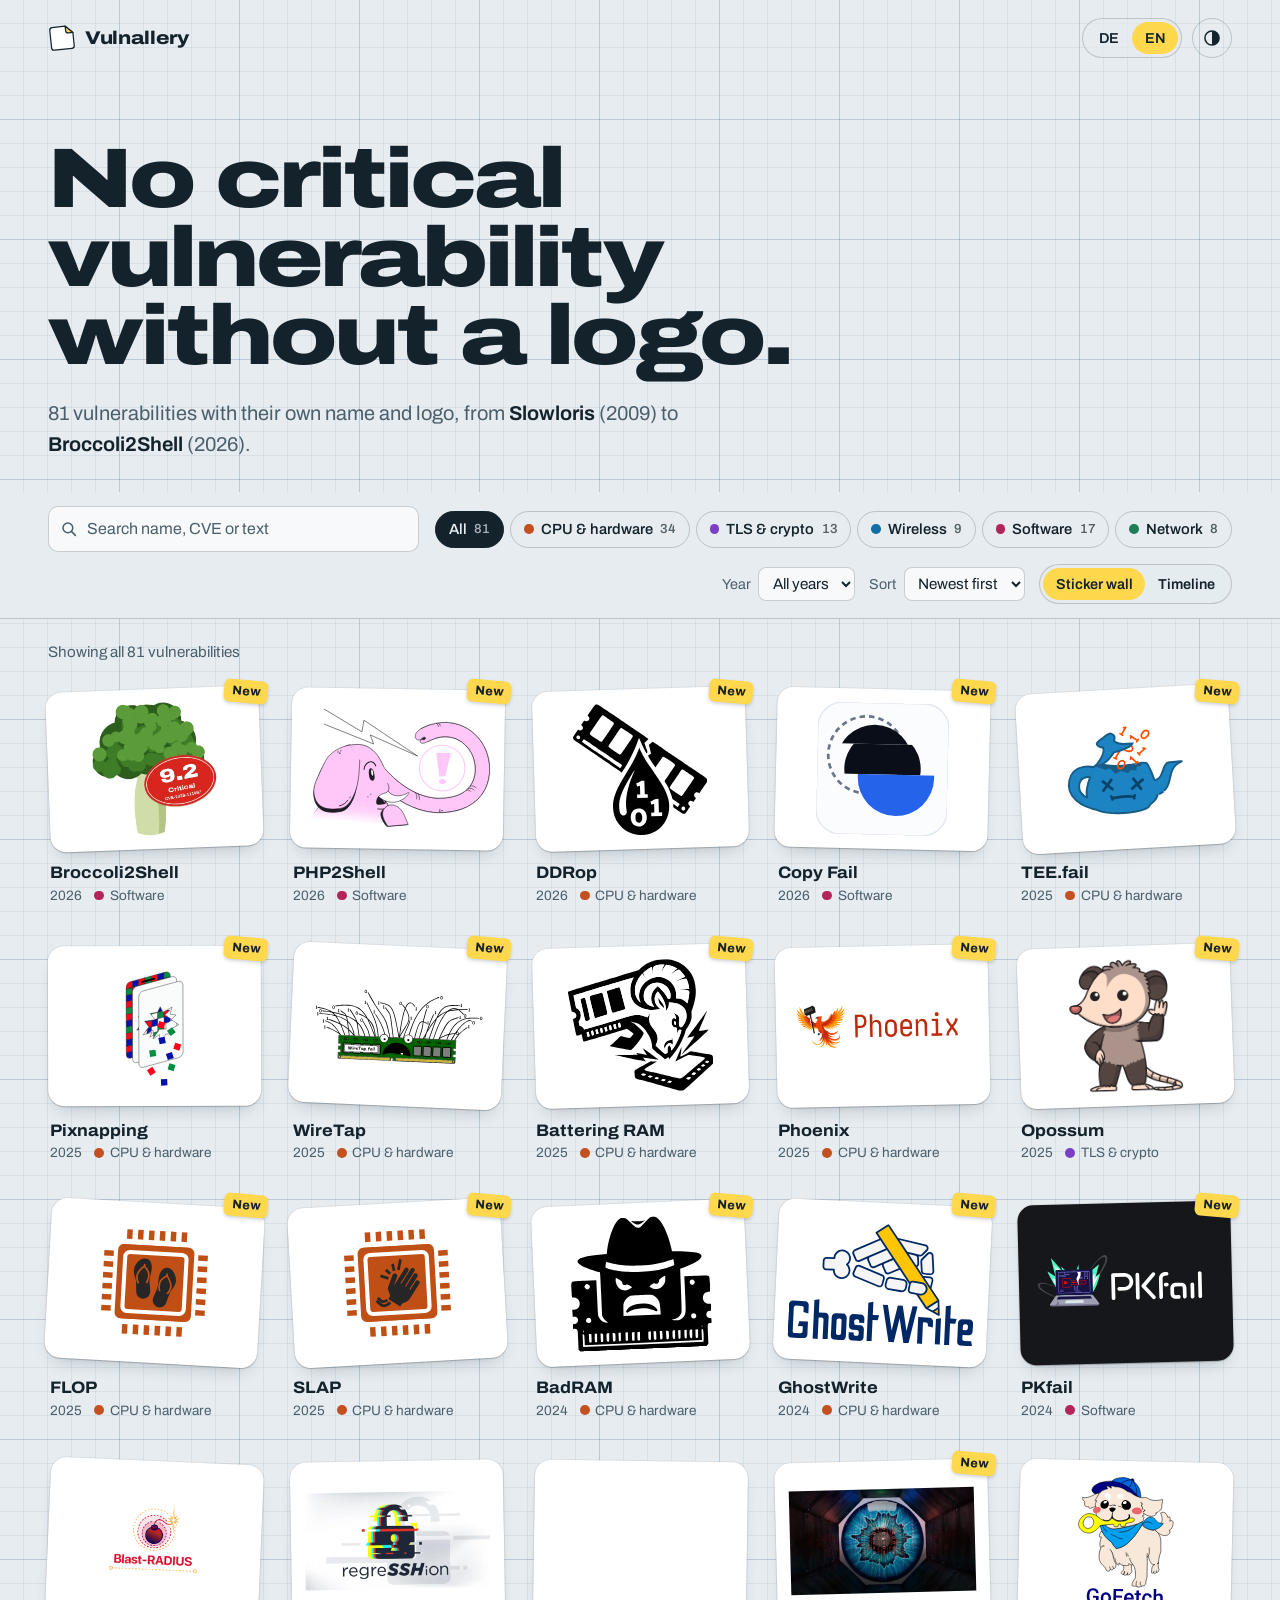
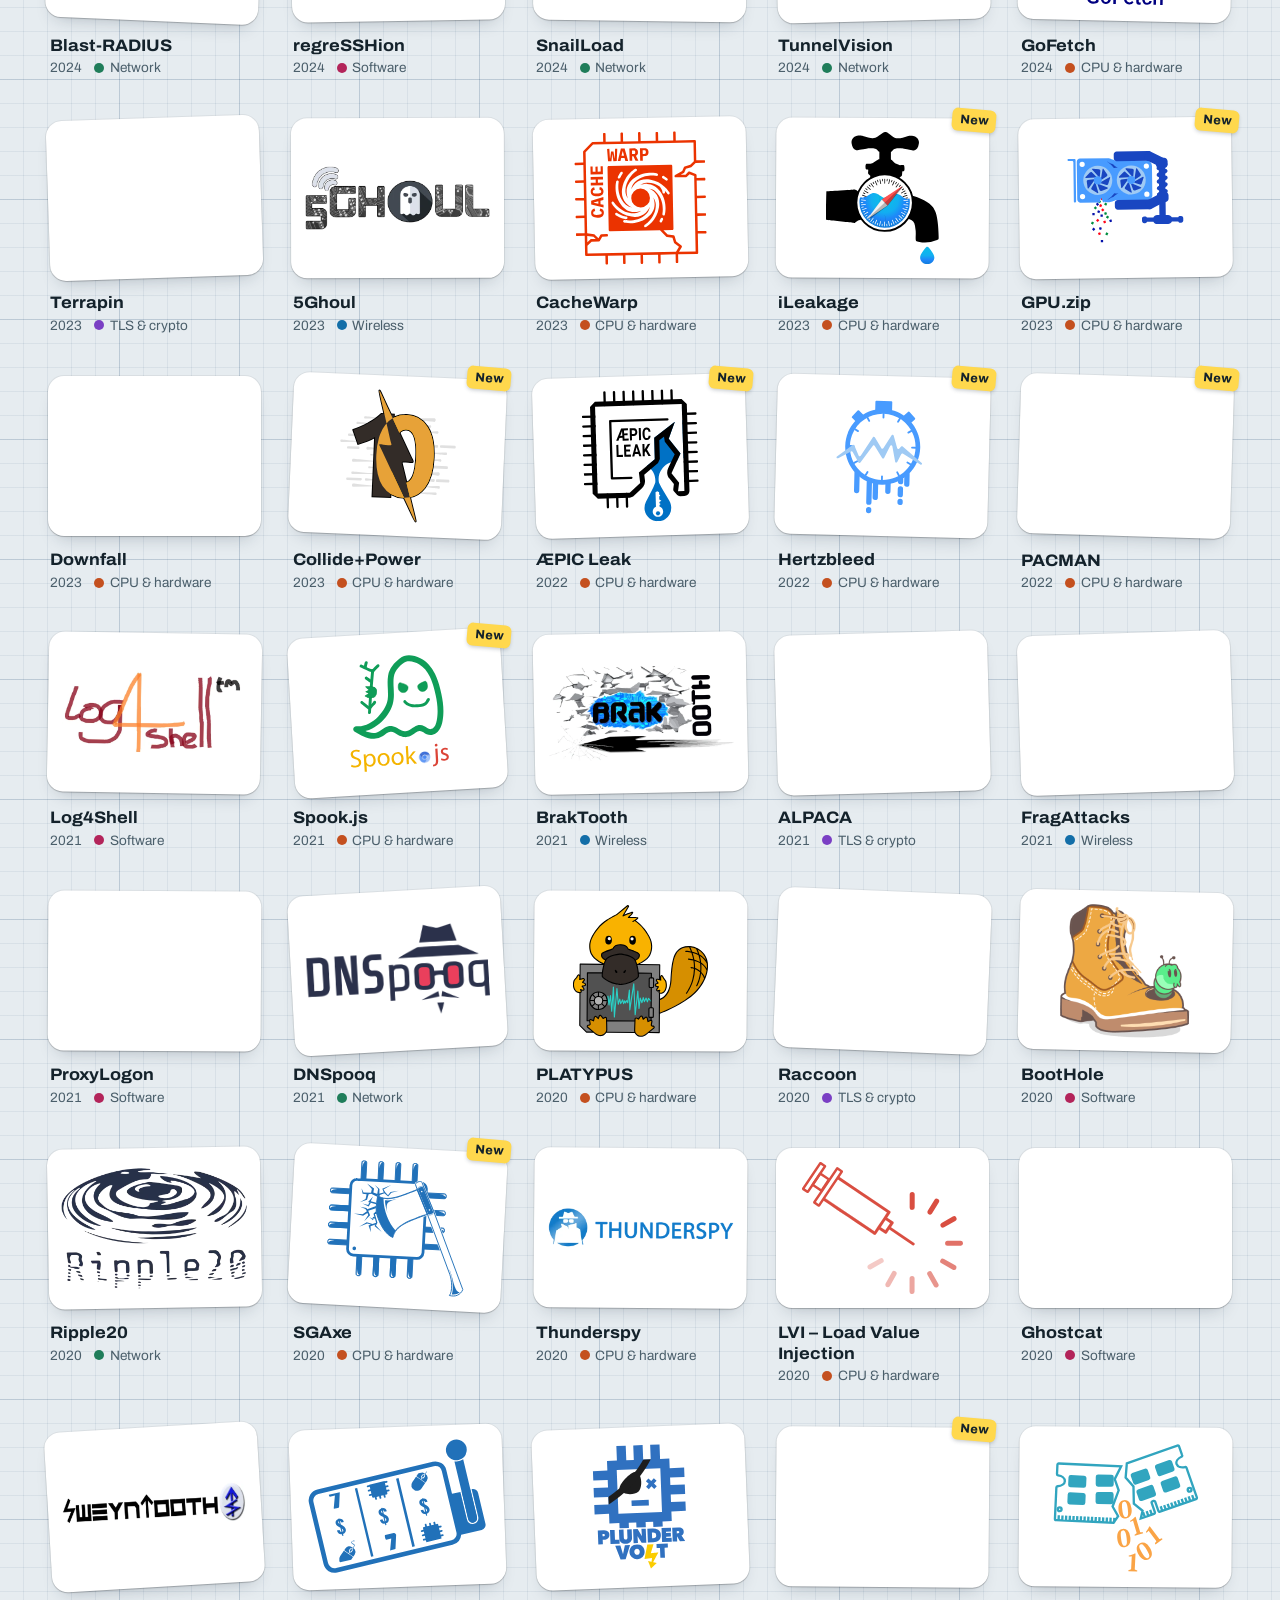
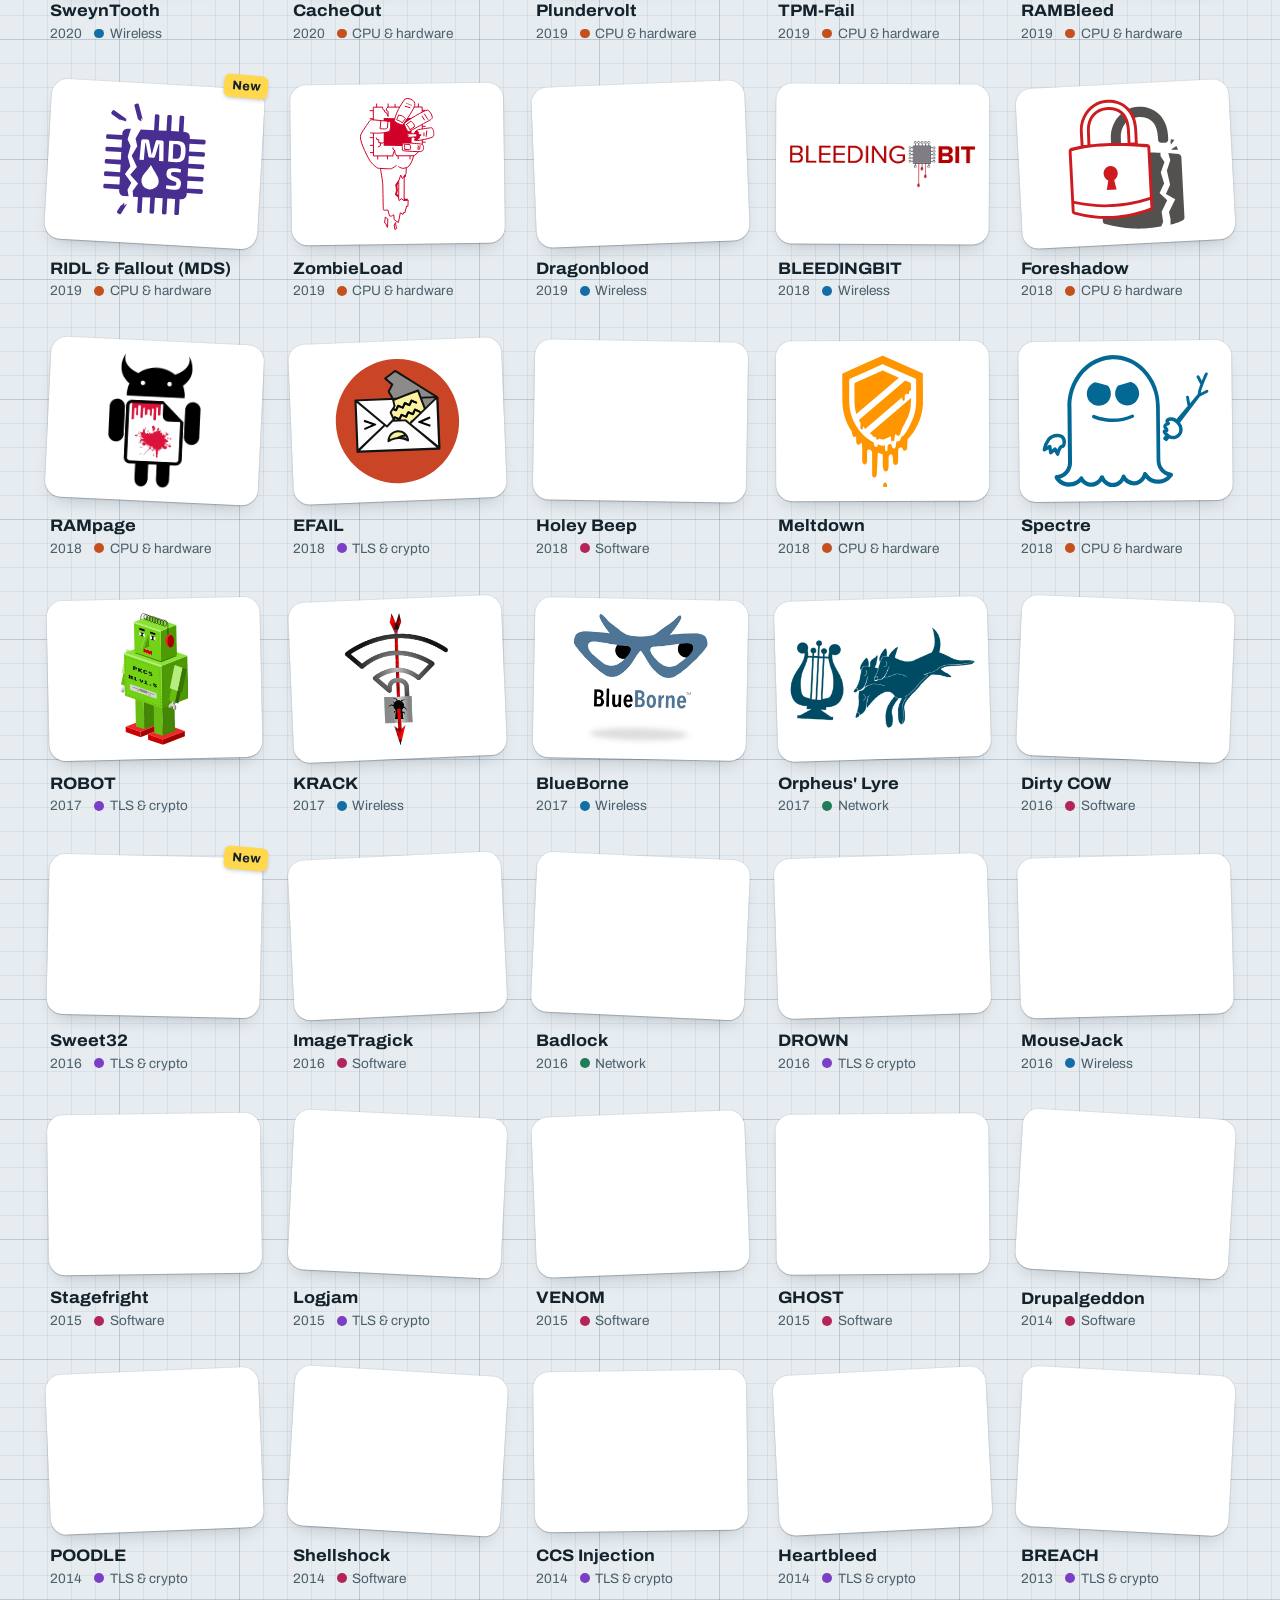
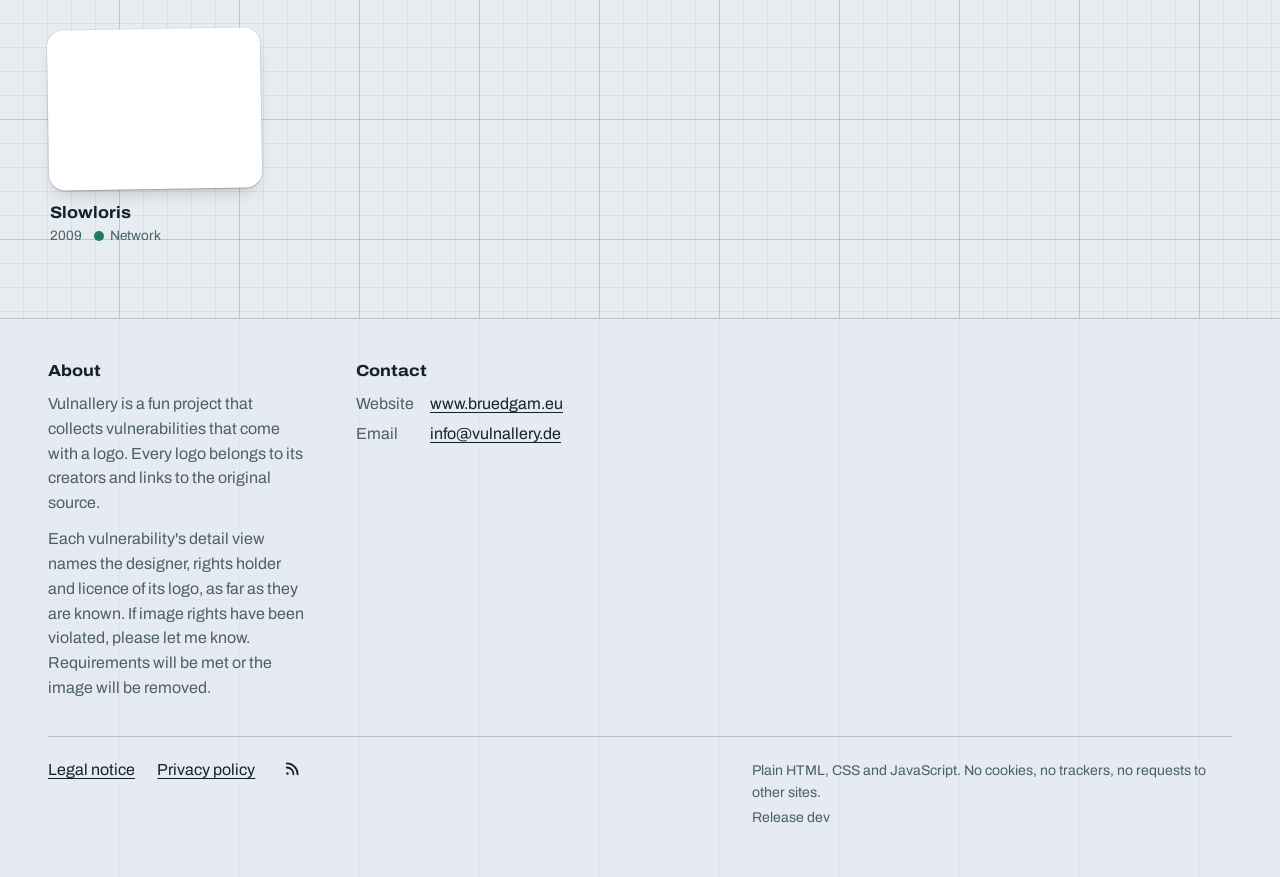
==== commit c6d268f5: "Feed nur noch als Icon im Footer Der Feed-Link im Hinweisband und der Eintrag „Feed: Atom“ im Kontak" ====
--- a/src/index.html
+++ b/src/index.html
@@ -24,8 +24,8 @@
   <meta name="twitter:card" content="summary_large_image">
   <link rel="icon" href="assets/favicon.svg" type="image/svg+xml">
   <link rel="preload" href="assets/fonts/archivo-latin-wdth.woff2" as="font" type="font/woff2" crossorigin>
-  <link rel="stylesheet" href="assets/css/style.css?v=f90bac7fb3" integrity="sha384-TgGkAYpTv/I1g0S9Ru4neptgifHEJLiaMYXahbmNeKQOwItBpo5zt+yvvurkD2wu" crossorigin="anonymous">
-  <script src="assets/js/app.js?v=4aa04b5228" integrity="sha384-1bWvKLsKmrbZQtTi1WYv2uXrciFUdDG6p3t6Ue2BEUTtu1n7SMyrMlpCcHp8roXi" crossorigin="anonymous" defer></script>
+  <link rel="stylesheet" href="assets/css/style.css?v=d8d274389a" integrity="sha384-TAMW3G6WbSoqJ5Fp/ttKfFnQsrZ9YsRVyJeyoZejpn+MQWt81xvPfPruN068dkmF" crossorigin="anonymous">
+  <script src="assets/js/app.js?v=143490ac9d" integrity="sha384-DgfRGHllpdmpZFasFf13XcZSh5cNxUclXjEkAz28lYcMLUsEZzhoRygnezSzmzf5" crossorigin="anonymous" defer></script>
 </head>
 <body>
   <a class="skip" href="#gallery" data-i18n="skip">Zur Galerie springen</a>
@@ -50,7 +50,7 @@
     <section class="intro">
       <h1 data-i18n="headline">Keine kritische Lücke ohne Logo.</h1>
       <p class="lede" id="lede"></p>
-      <p class="announce" id="announce" hidden><span data-i18n="announce">Ab 1. Dezember: jeden Tag ein Türchen im Adventskalender.</span> <a id="announce-feed" href="de/feed.xml" data-i18n="announceFeed">Per Feed folgen</a></p>
+      <p class="announce" id="announce" hidden><span data-i18n="announce">Ab 1. Dezember: jeden Tag ein Türchen im Adventskalender.</span></p>
     </section>
 
     <section class="controls" aria-labelledby="filter-heading">
@@ -117,6 +117,7 @@
         <ul>
           <li><a href="https://www.bruedgam.eu/impressum/" rel="noopener noreferrer" data-i18n="imprint">Impressum</a></li>
           <li><a href="https://www.bruedgam.eu/datenschutz/" rel="noopener noreferrer" data-i18n="privacy">Datenschutz</a></li>
+          <li><a id="feed-link" class="feed-link" href="de/feed.xml" type="application/atom+xml" data-i18n-aria="feed" aria-label="Feed abonnieren (Atom)" title="Feed abonnieren (Atom)"><svg class="feed-icon" viewBox="0 0 24 24" aria-hidden="true"><path d="M5 4.5a14.5 14.5 0 0 1 14.5 14.5M5 10a9 9 0 0 1 9 9"/><circle cx="6" cy="18" r="1.6"/></svg></a></li>
         </ul>
       </nav>
       <div class="colophon-wrap">
--- a/src/assets/css/style.css
+++ b/src/assets/css/style.css
@@ -621,7 +621,11 @@
   padding-top: 18px;
   border-top: 1px solid var(--line);
 }
-.legal ul { display: flex; flex-wrap: wrap; gap: 0.4rem 1.4rem; }
+.legal ul { display: flex; flex-wrap: wrap; align-items: center; gap: 0.4rem 1.4rem; }
+.feed-link { display: inline-grid; place-items: center; width: 28px; height: 28px; border-radius: 6px; color: var(--ink); }
+.feed-link:hover, .feed-link:focus-visible { color: var(--accent-ink); background: var(--accent); }
+.feed-icon { width: 18px; height: 18px; fill: none; stroke: currentColor; stroke-width: 2.4; stroke-linecap: round; }
+.feed-icon circle { fill: currentColor; stroke: none; }
 .legal .colophon { margin: 0; font-size: 0.88rem; }
 .colophon-wrap { display: flex; flex-direction: column; gap: 0.2rem; }
 .legal .release { color: var(--muted); font-variant-numeric: tabular-nums; }
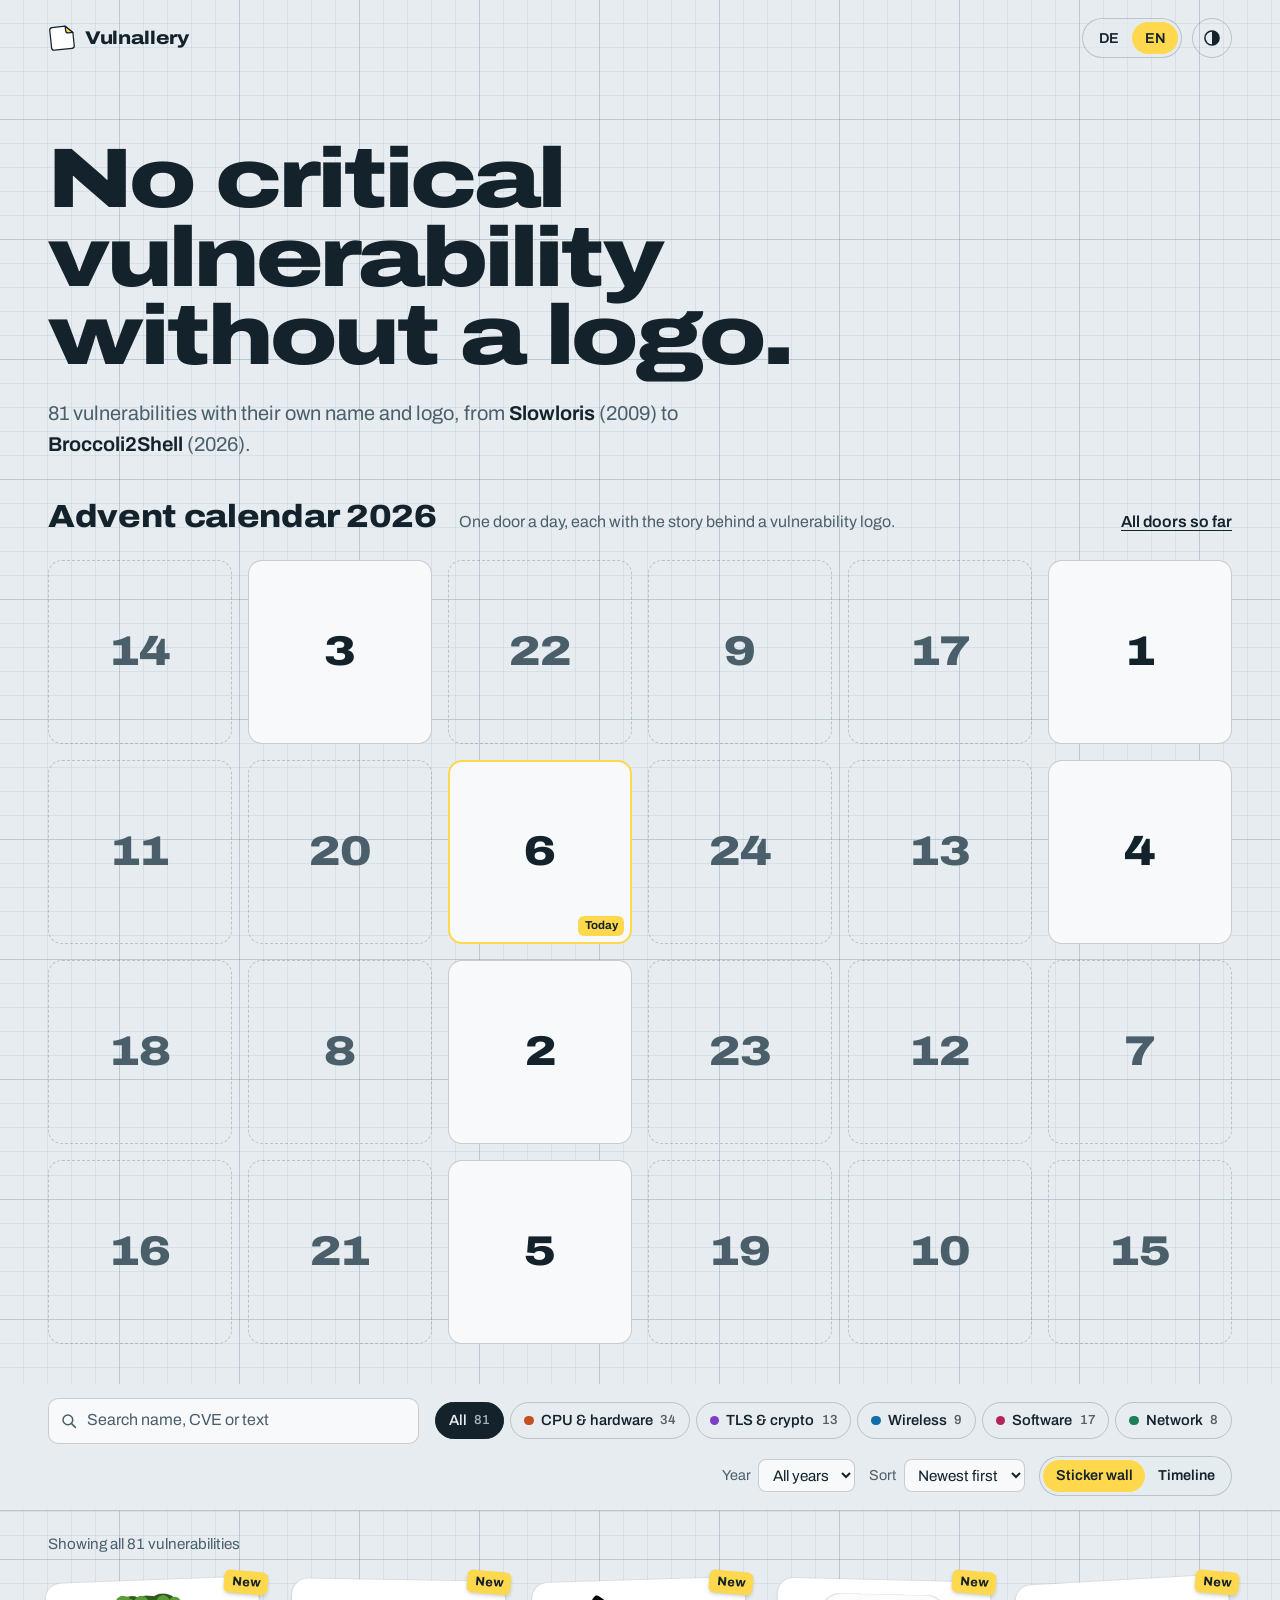
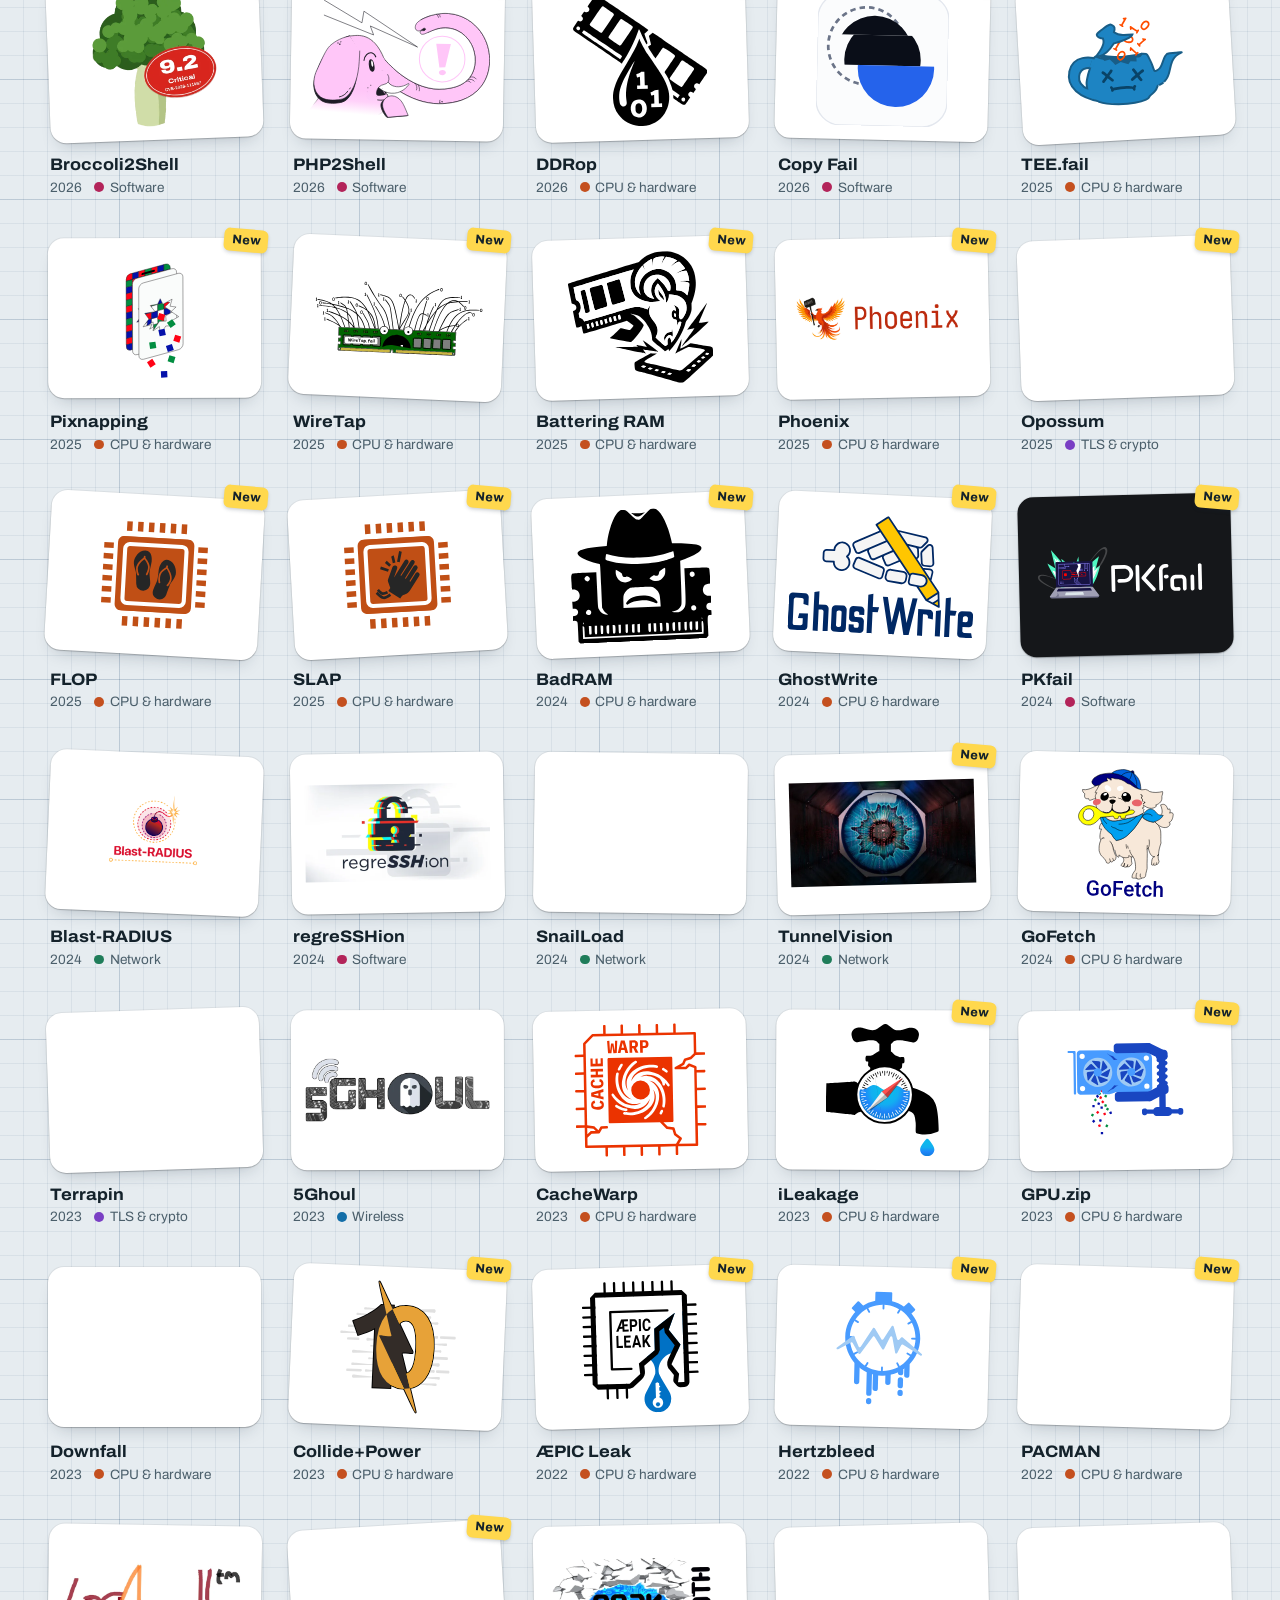
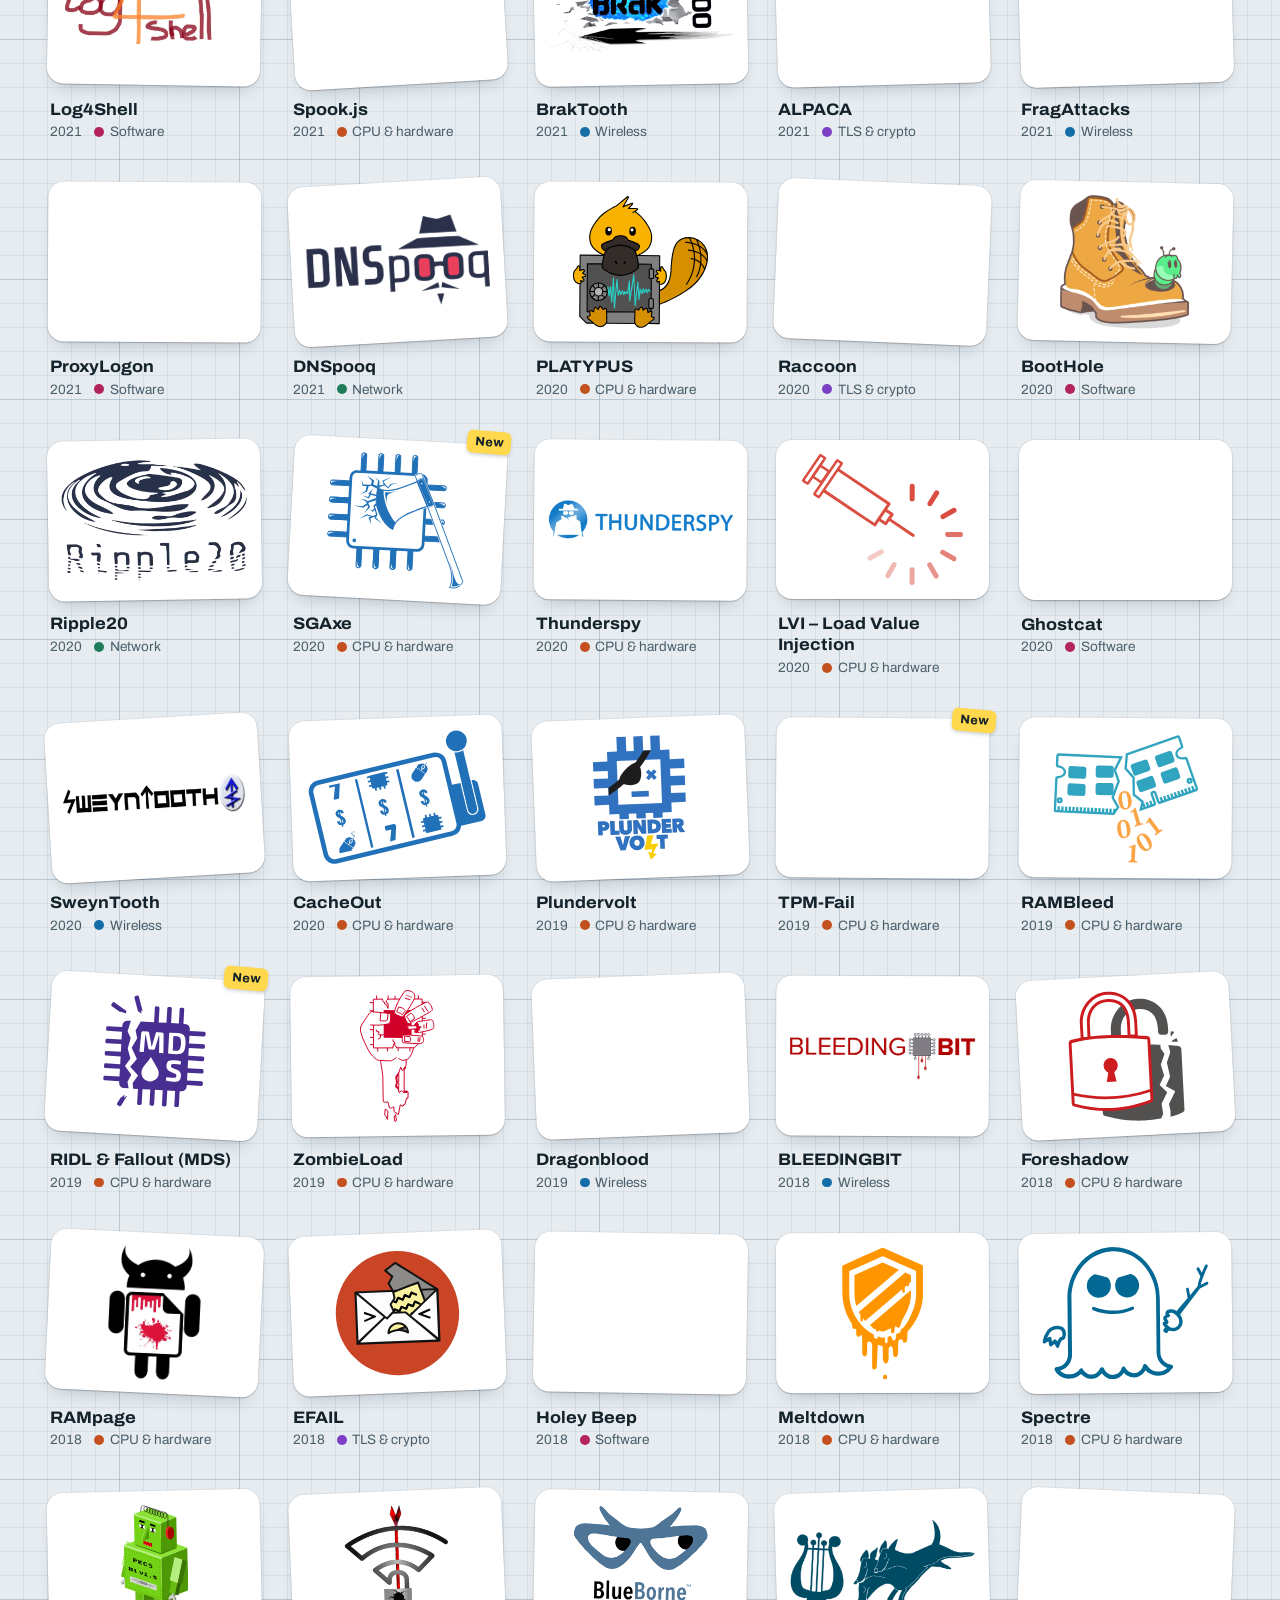
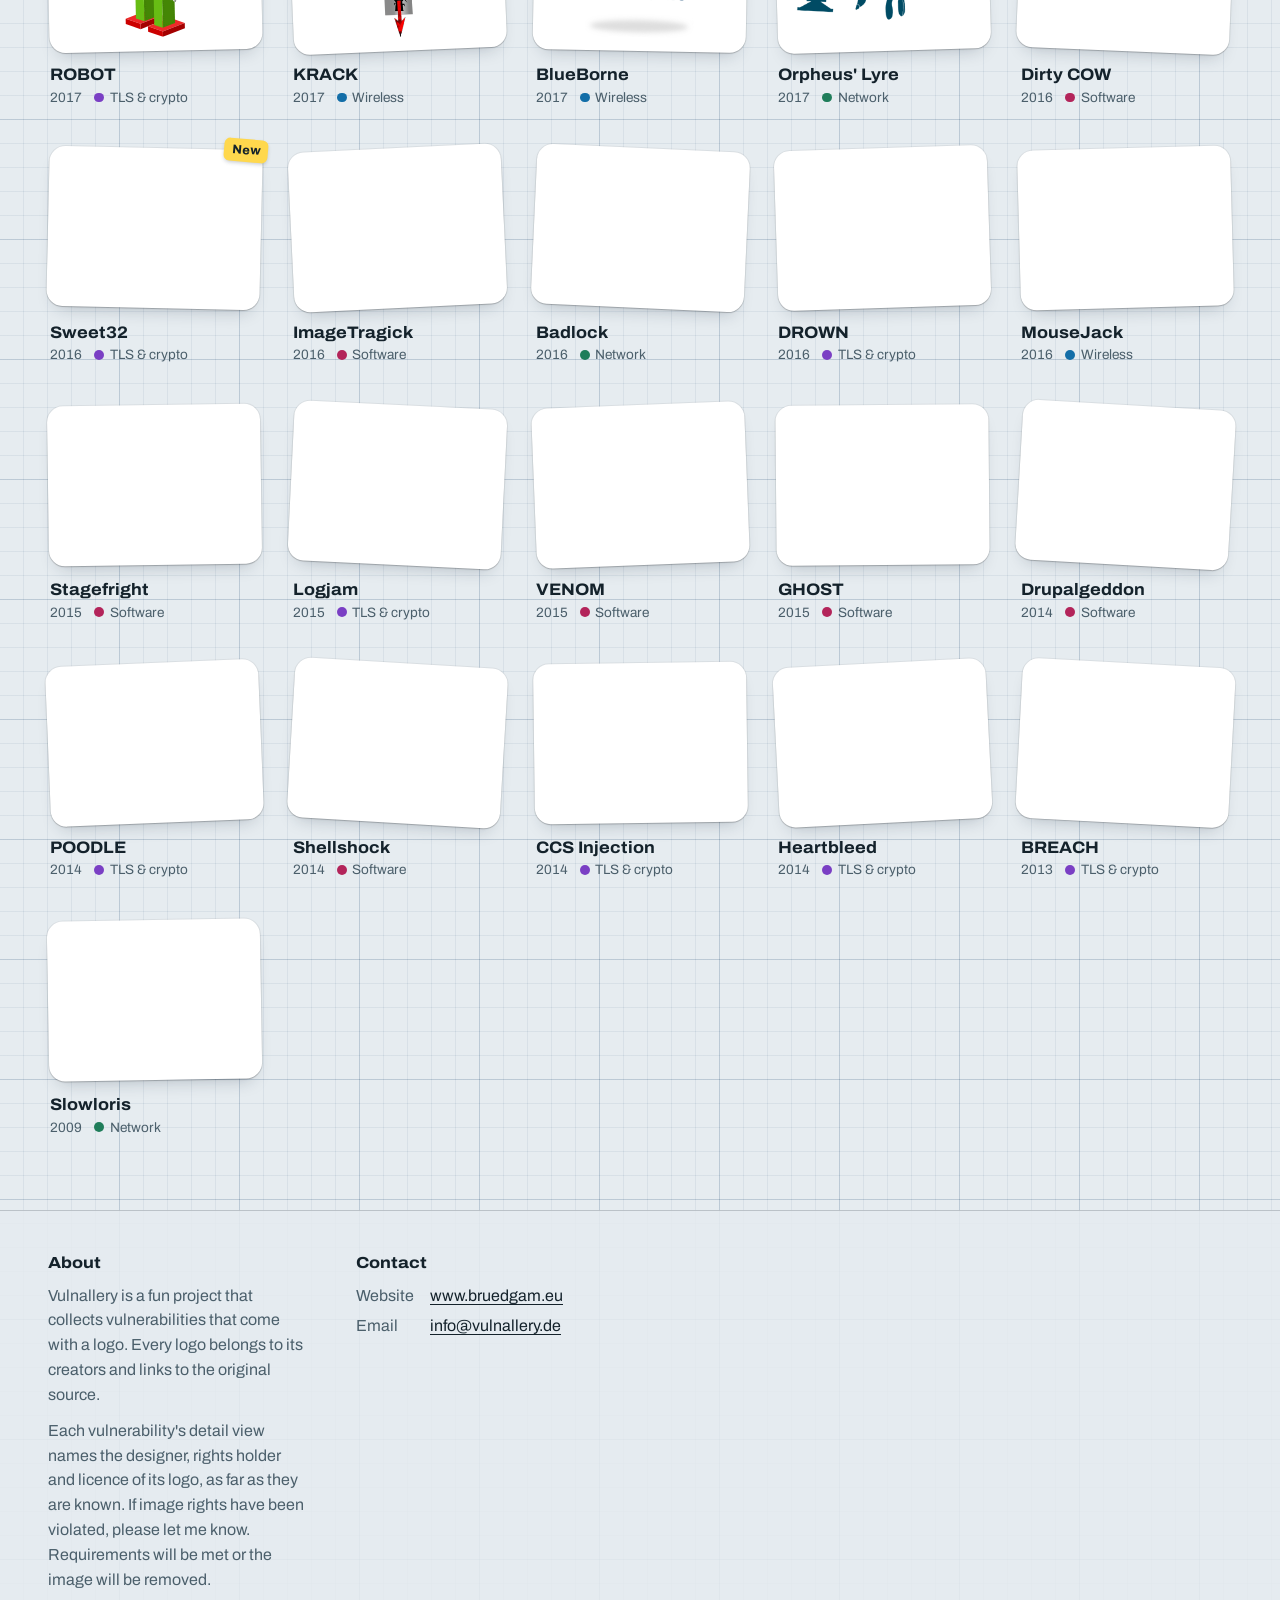
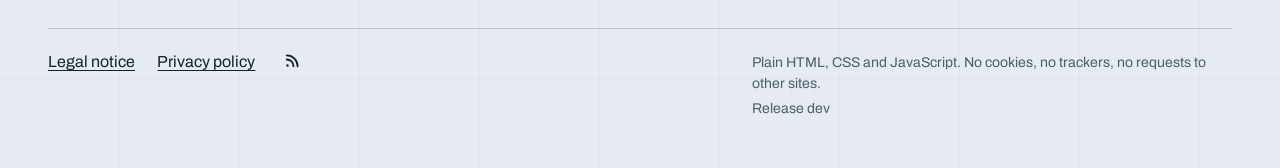
==== commit ccb74010: "Stufe 4: Adventskalender auf der Startseite und Archiv - Startseite: Kalender mit 24 Türchen in fest" ====
--- a/src/index.html
+++ b/src/index.html
@@ -24,8 +24,8 @@
   <meta name="twitter:card" content="summary_large_image">
   <link rel="icon" href="assets/favicon.svg" type="image/svg+xml">
   <link rel="preload" href="assets/fonts/archivo-latin-wdth.woff2" as="font" type="font/woff2" crossorigin>
-  <link rel="stylesheet" href="assets/css/style.css?v=d8d274389a" integrity="sha384-TAMW3G6WbSoqJ5Fp/ttKfFnQsrZ9YsRVyJeyoZejpn+MQWt81xvPfPruN068dkmF" crossorigin="anonymous">
-  <script src="assets/js/app.js?v=143490ac9d" integrity="sha384-DgfRGHllpdmpZFasFf13XcZSh5cNxUclXjEkAz28lYcMLUsEZzhoRygnezSzmzf5" crossorigin="anonymous" defer></script>
+  <link rel="stylesheet" href="assets/css/style.css?v=7bde068020" integrity="sha384-8L47j4CI14GBGeVlAqshKdhkUftVYeQl2x+jLlSUzAGVZbgarK8piDDOs44kIVrB" crossorigin="anonymous">
+  <script src="assets/js/app.js?v=17858ccf63" integrity="sha384-w5x5Fme68jhugnbekAyYyGnR041he8EZrySz5TSBjuVd9n2dOLKp1pDrDf3Et19q" crossorigin="anonymous" defer></script>
 </head>
 <body>
   <a class="skip" href="#gallery" data-i18n="skip">Zur Galerie springen</a>
@@ -51,6 +51,15 @@
       <h1 data-i18n="headline">Keine kritische Lücke ohne Logo.</h1>
       <p class="lede" id="lede"></p>
       <p class="announce" id="announce" hidden><span data-i18n="announce">Ab 1. Dezember: jeden Tag ein Türchen im Adventskalender.</span></p>
+    </section>
+
+    <section class="advent" id="advent" aria-labelledby="advent-heading" hidden>
+      <div class="advent-head">
+        <h2 id="advent-heading" data-i18n="adventTitle">Adventskalender 2026</h2>
+        <p data-i18n="adventLede">Jeden Tag ein Türchen mit der Geschichte hinter einem Lücken-Logo.</p>
+        <a id="advent-archive" href="de/advent/2026/" data-i18n="adventArchive">Alle bisherigen Türchen</a>
+      </div>
+      <ul class="doors" id="doors"></ul>
     </section>
 
     <section class="controls" aria-labelledby="filter-heading">
@@ -159,6 +168,23 @@
     </div>
   </dialog>
 
+  <dialog id="advent-dlg" class="advent-dlg" aria-labelledby="a-title">
+    <div class="d-inner">
+      <button type="button" class="icon-btn d-close" id="a-close" data-i18n-aria="close" aria-label="Schließen">
+        <svg viewBox="0 0 24 24" aria-hidden="true"><path d="M6 6l12 12M18 6 6 18"/></svg>
+      </button>
+      <div class="d-stage"><span class="sticker big" id="a-sticker"><img alt=""></span></div>
+      <div class="d-body">
+        <p class="meta"><span id="a-day"></span><span id="a-name" class="a-name"></span></p>
+        <h2 id="a-title"></h2>
+        <p id="a-text" class="d-desc"></p>
+        <div class="d-actions">
+          <a id="a-link" class="btn primary" data-i18n="adventToVuln">Zur Lücke</a>
+        </div>
+      </div>
+    </div>
+  </dialog>
+
   <template id="card-tpl">
     <a class="card">
       <span class="sticker"><img loading="lazy" decoding="async" alt=""></span>
--- a/src/assets/css/style.css
+++ b/src/assets/css/style.css
@@ -592,6 +592,80 @@
 }
 .announce a { font-weight: 500; text-underline-offset: 3px; }
 
+/* ---------- advent calendar ---------- */
+.advent { margin: 0 0 clamp(24px, 4vw, 40px); }
+.advent-head { display: flex; flex-wrap: wrap; align-items: baseline; gap: 0.3rem 1.4rem; margin-bottom: 18px; }
+.advent-head h2 { margin: 0; font-size: clamp(1.5rem, 3vw, 2rem); font-weight: 820; font-stretch: 112%; letter-spacing: -0.01em; }
+.advent-head p { margin: 0; color: var(--muted); flex: 1 1 22rem; }
+.advent-head a { font-weight: 600; text-underline-offset: 3px; }
+.doors {
+  display: grid;
+  grid-template-columns: repeat(6, minmax(0, 1fr));
+  gap: clamp(8px, 1.4vw, 16px);
+  margin: 0;
+  padding: 0;
+  list-style: none;
+}
+.door {
+  position: relative;
+  display: grid;
+  place-items: center;
+  width: 100%;
+  aspect-ratio: 1;
+  padding: 10px;
+  border: 1px solid var(--line);
+  border-radius: 14px;
+  background: var(--surface);
+  color: var(--ink);
+  cursor: pointer;
+  font: inherit;
+  transform-origin: left center;
+}
+.door:not(:disabled):hover { border-color: var(--accent); }
+.door:focus-visible { outline: 3px solid var(--accent); outline-offset: 2px; }
+.door-num { font-size: clamp(1.6rem, 4vw, 2.6rem); font-weight: 860; font-stretch: 118%; line-height: 1; }
+.door.locked { cursor: default; color: var(--muted); background: transparent; border-style: dashed; }
+.door.today { border: 2px solid var(--accent); }
+.door-today {
+  position: absolute; bottom: 6px; right: 6px; z-index: 1;
+  padding: 0.05rem 0.4rem; border-radius: 6px;
+  background: var(--accent); color: var(--accent-ink);
+  font-size: 0.72rem; font-weight: 700;
+}
+.door.open { padding: 8px; }
+.door.open .door-num {
+  position: absolute; left: 8px; top: 6px; z-index: 1;
+  font-size: 0.85rem; font-weight: 750;
+  padding: 0.05rem 0.4rem; border-radius: 6px; background: var(--surface);
+}
+.door-logo { width: 100%; height: 100%; padding: 10px; border-radius: 10px; --tilt: 0deg; box-shadow: none; }
+@media (prefers-reduced-motion: no-preference) {
+  .door.opening { animation: door-open 0.65s ease-in forwards; }
+  @keyframes door-open {
+    to { transform: perspective(700px) rotateY(-80deg); opacity: 0.4; }
+  }
+}
+@media (max-width: 640px) {
+  .doors { grid-template-columns: repeat(4, minmax(0, 1fr)); }
+}
+.advent-dlg h2 {
+  margin: 0.35rem 0 0.6rem;
+  font-size: clamp(1.5rem, 3vw, 2rem);
+  font-weight: 820;
+  font-stretch: 112%;
+  line-height: 1.1;
+}
+.a-name { font-weight: 650; color: var(--ink); }
+
+/* advent archive page */
+.archive-list { display: grid; gap: 18px; margin: 24px 0 0; padding: 0; list-style: none; }
+.archive-item { scroll-margin-top: 16px; }
+.archive-item .d-body h2 { margin: 0.35rem 0 0.6rem; font-size: clamp(1.4rem, 3vw, 1.9rem); font-weight: 820; font-stretch: 112%; line-height: 1.1; }
+.archive-item .d-stage { padding: 28px; }
+.archive-item .sticker.big { width: min(240px, 100%); }
+.archive-closed { display: grid; grid-template-columns: repeat(auto-fill, minmax(72px, 1fr)); gap: 10px; margin: 24px 0 0; padding: 0; list-style: none; }
+.archive-closed li { display: grid; place-items: center; aspect-ratio: 1; border: 1px dashed var(--line); border-radius: 12px; color: var(--muted); font-weight: 800; font-size: 1.3rem; }
+
 /* ---------- footer ---------- */
 .foot {
   display: grid;
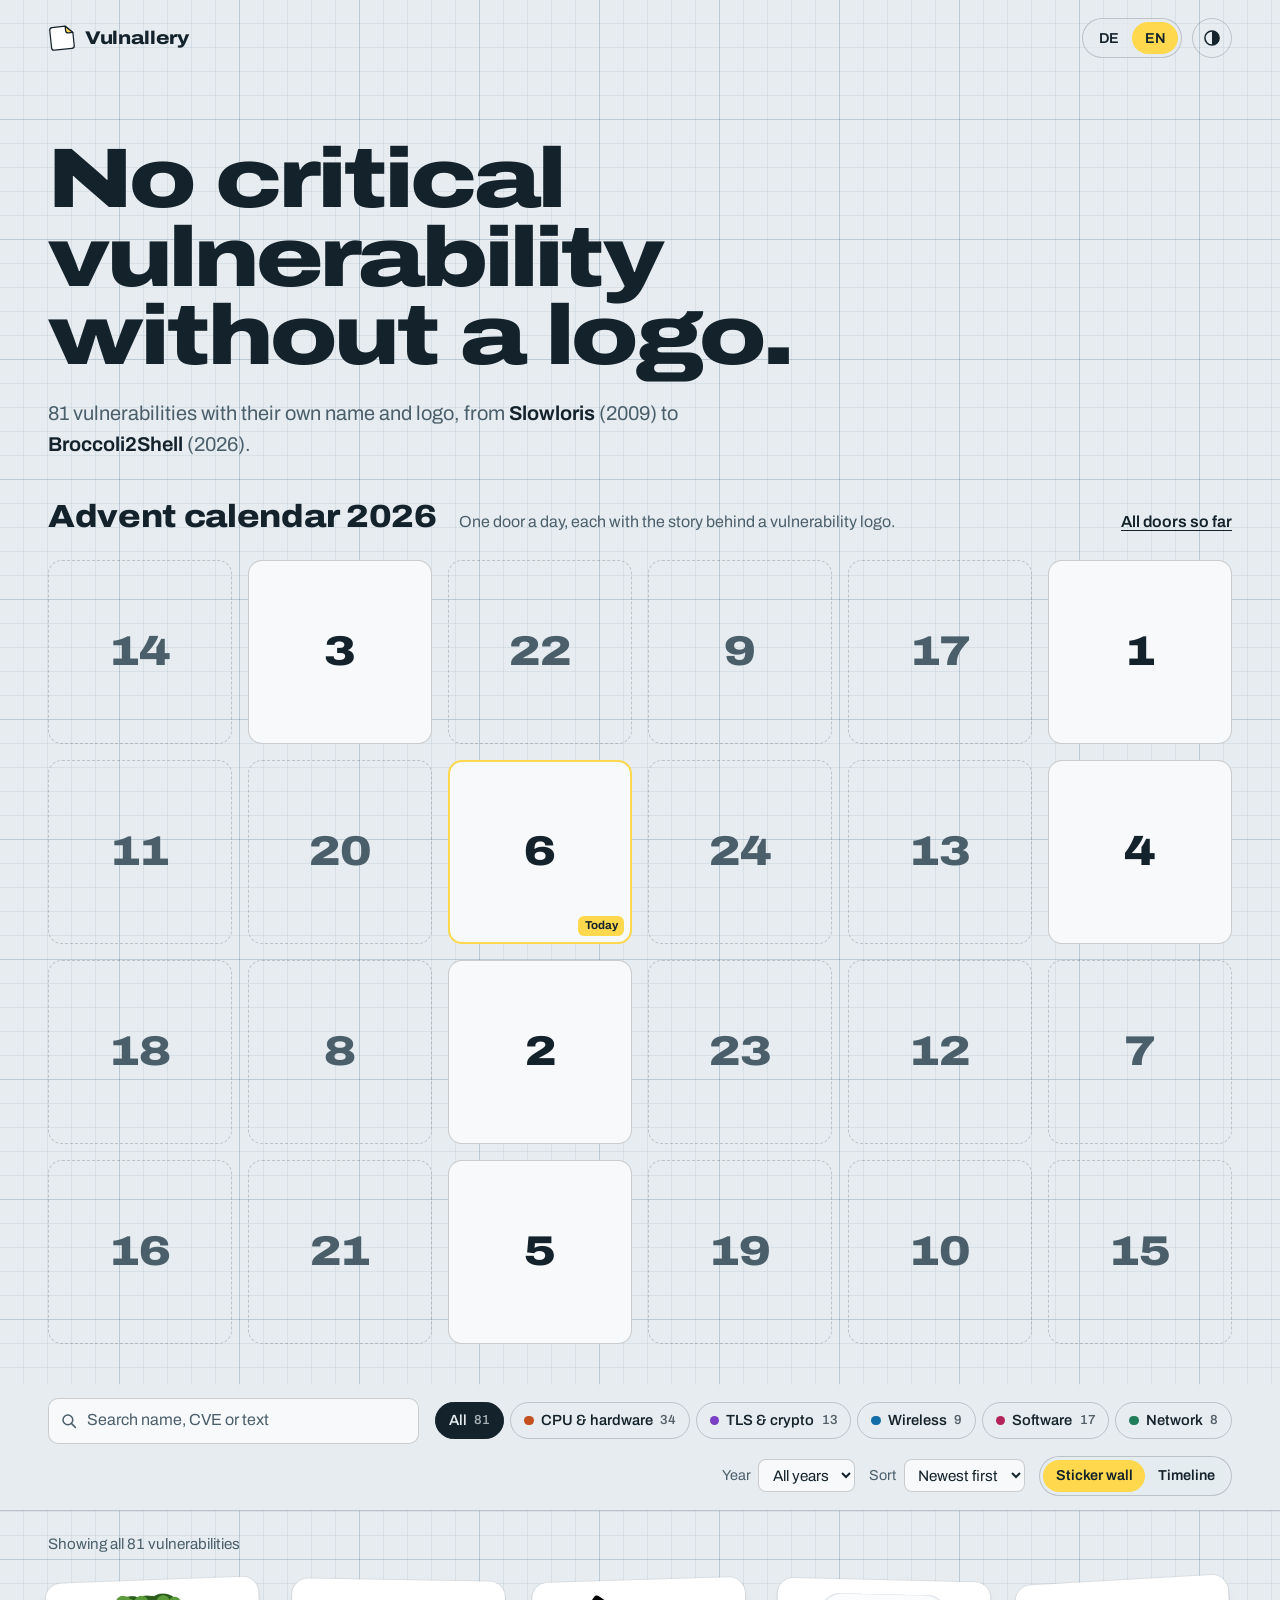
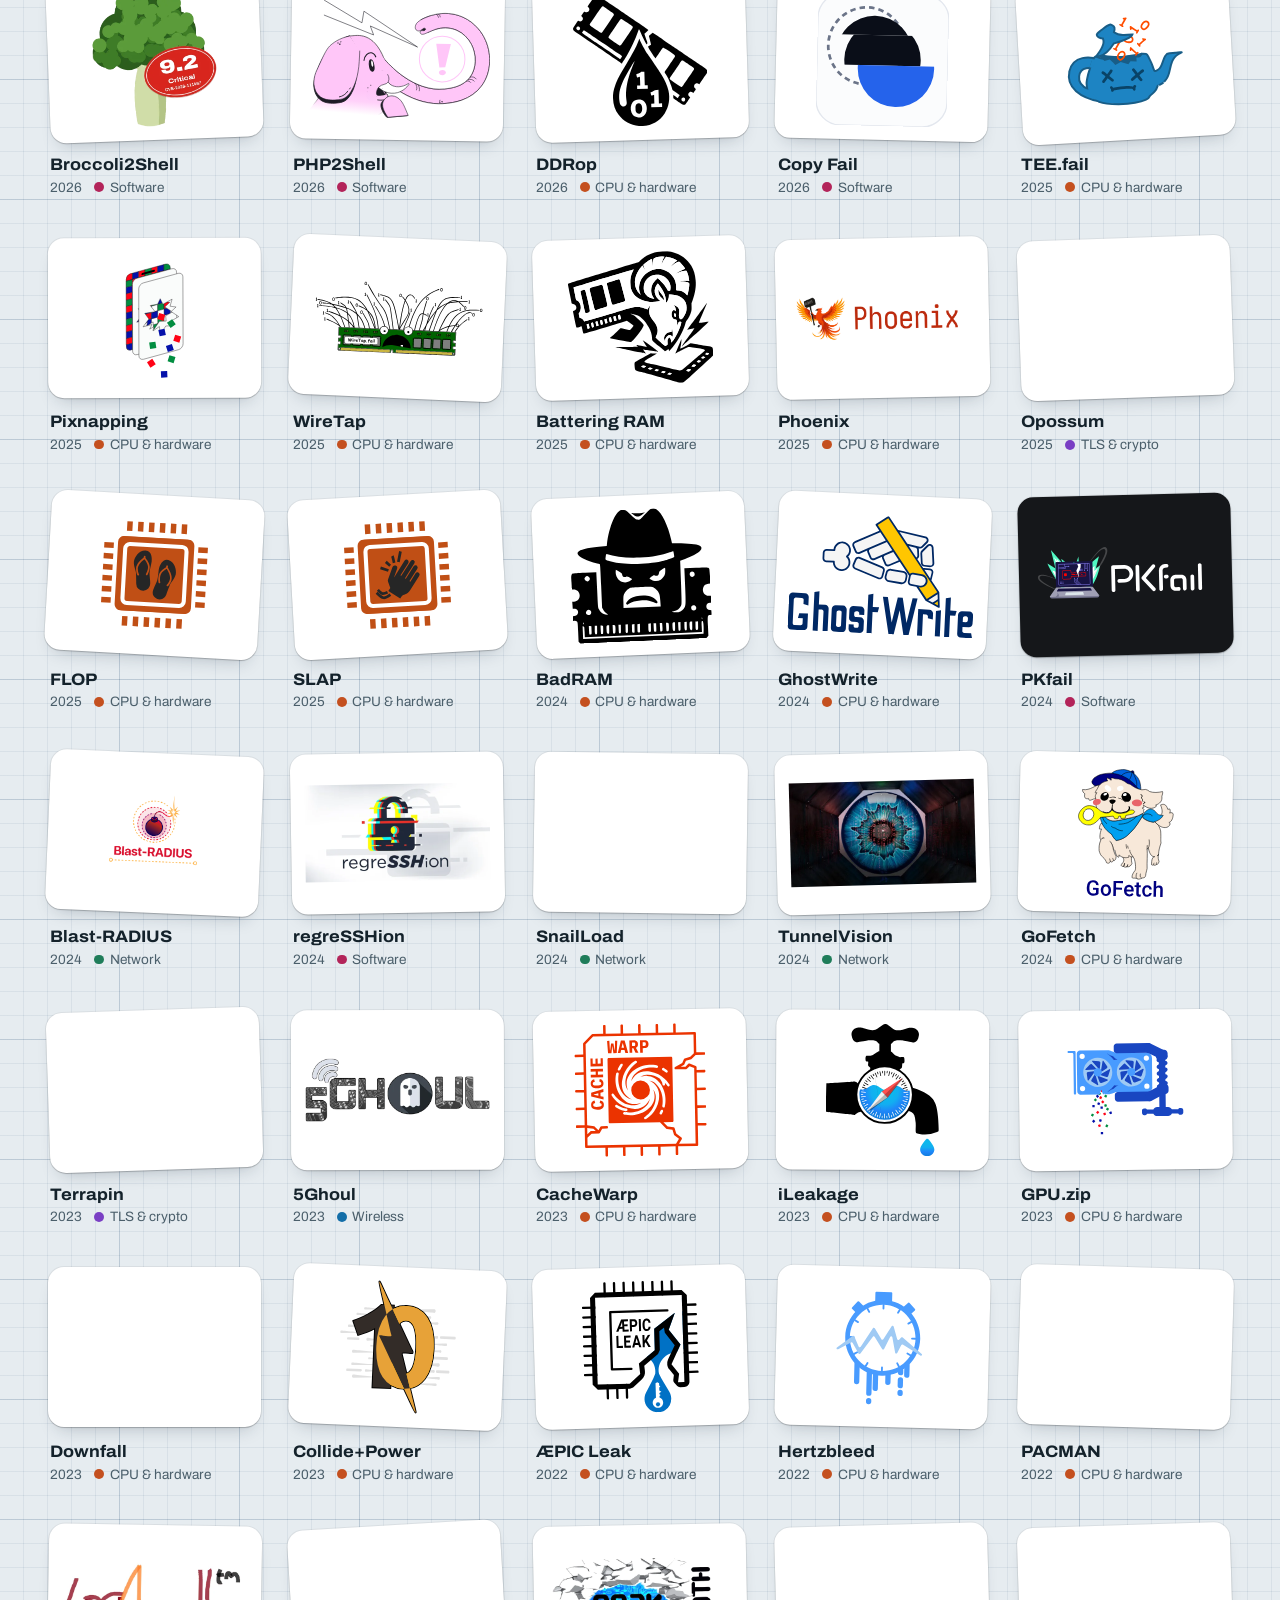
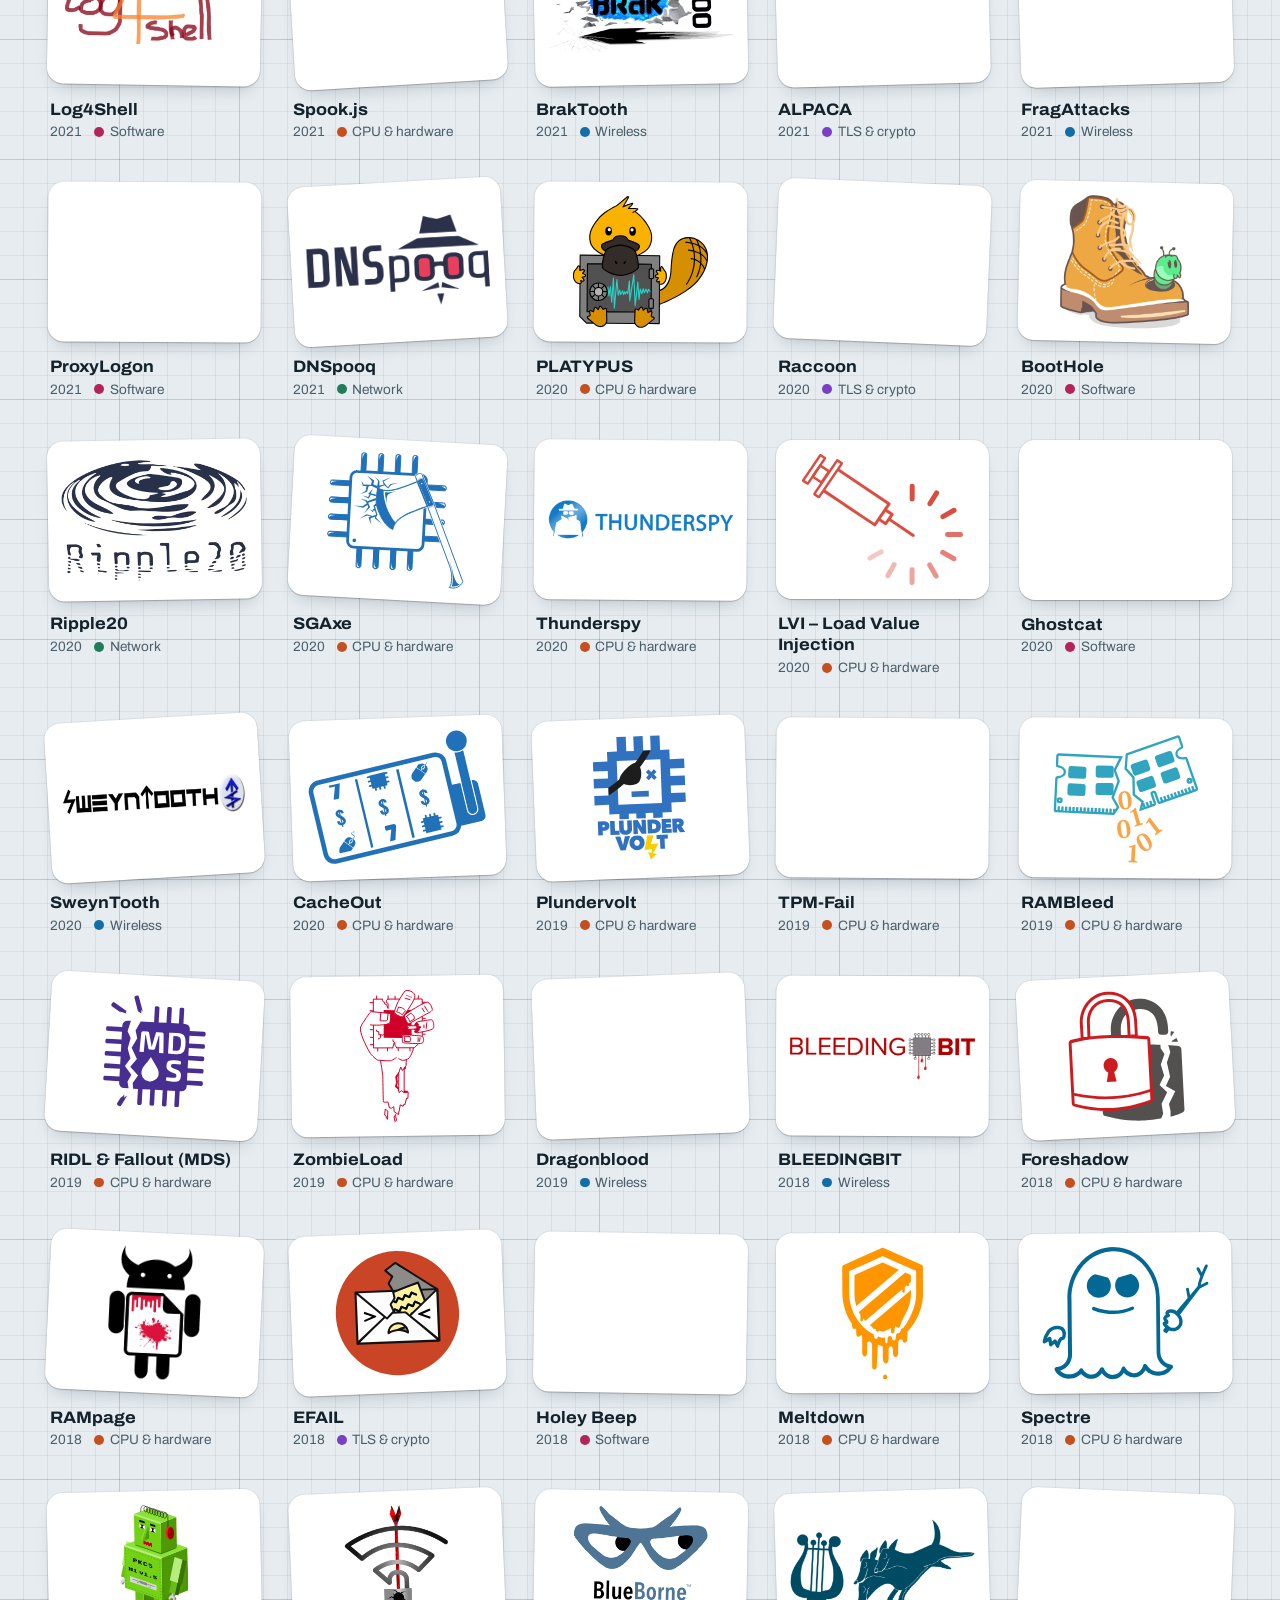
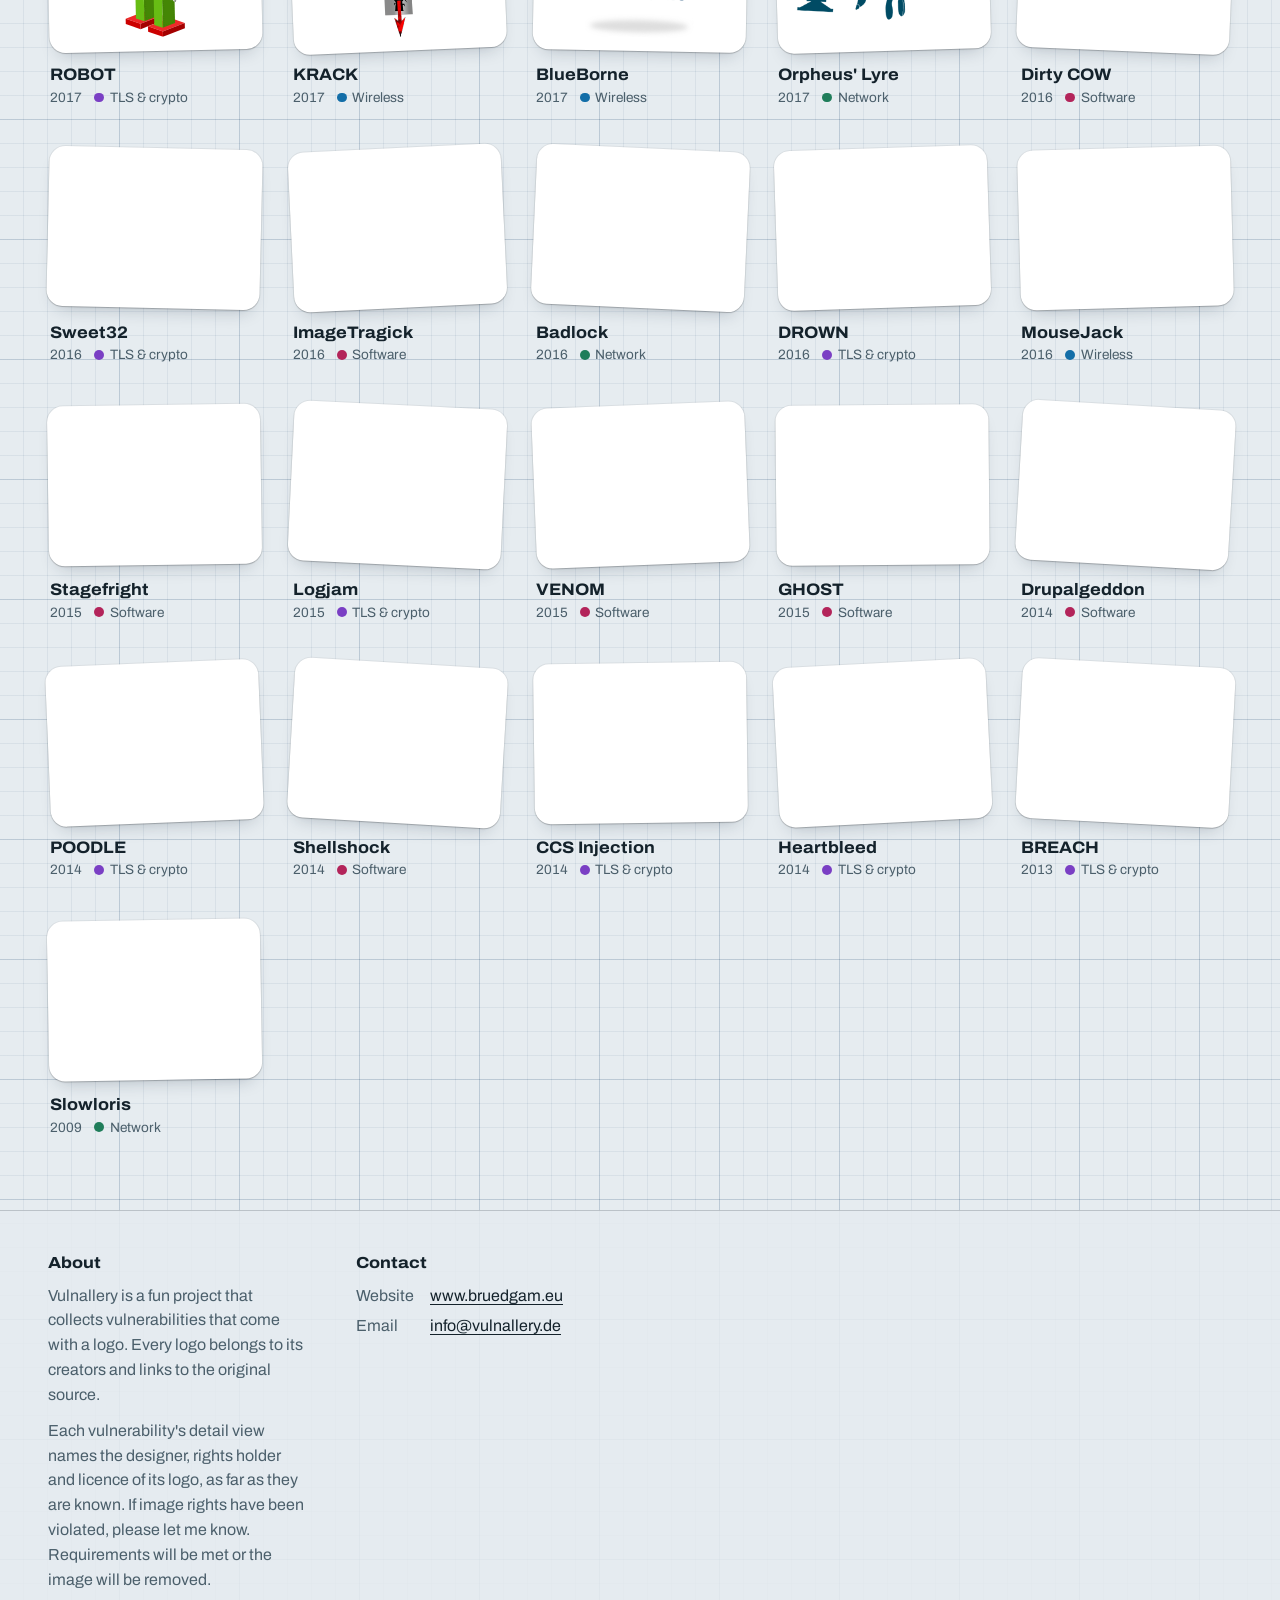
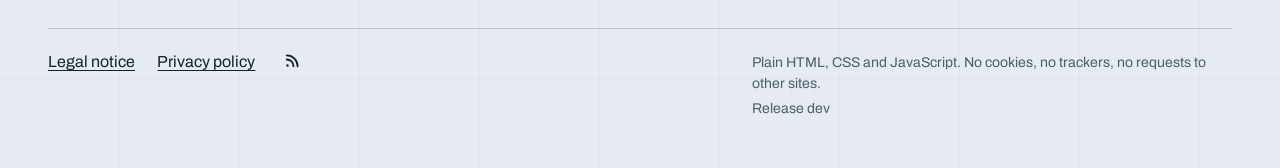
==== commit b647feea: "„Neu“ nur noch 30 Tage ab Erscheinen der Lücke Die Galerie setzt die Markierung jetzt selbst: Eine L" ====
--- a/src/index.html
+++ b/src/index.html
@@ -25,7 +25,7 @@
   <link rel="icon" href="assets/favicon.svg" type="image/svg+xml">
   <link rel="preload" href="assets/fonts/archivo-latin-wdth.woff2" as="font" type="font/woff2" crossorigin>
   <link rel="stylesheet" href="assets/css/style.css?v=7bde068020" integrity="sha384-8L47j4CI14GBGeVlAqshKdhkUftVYeQl2x+jLlSUzAGVZbgarK8piDDOs44kIVrB" crossorigin="anonymous">
-  <script src="assets/js/app.js?v=17858ccf63" integrity="sha384-w5x5Fme68jhugnbekAyYyGnR041he8EZrySz5TSBjuVd9n2dOLKp1pDrDf3Et19q" crossorigin="anonymous" defer></script>
+  <script src="assets/js/app.js?v=ab42c25dbf" integrity="sha384-z+28E7W/yEOEzUIL9H/yeQkwrOtsyCYcZV0yEm3liLGQ5yuwWqGZJzQQ6W185xmM" crossorigin="anonymous" defer></script>
 </head>
 <body>
   <a class="skip" href="#gallery" data-i18n="skip">Zur Galerie springen</a>
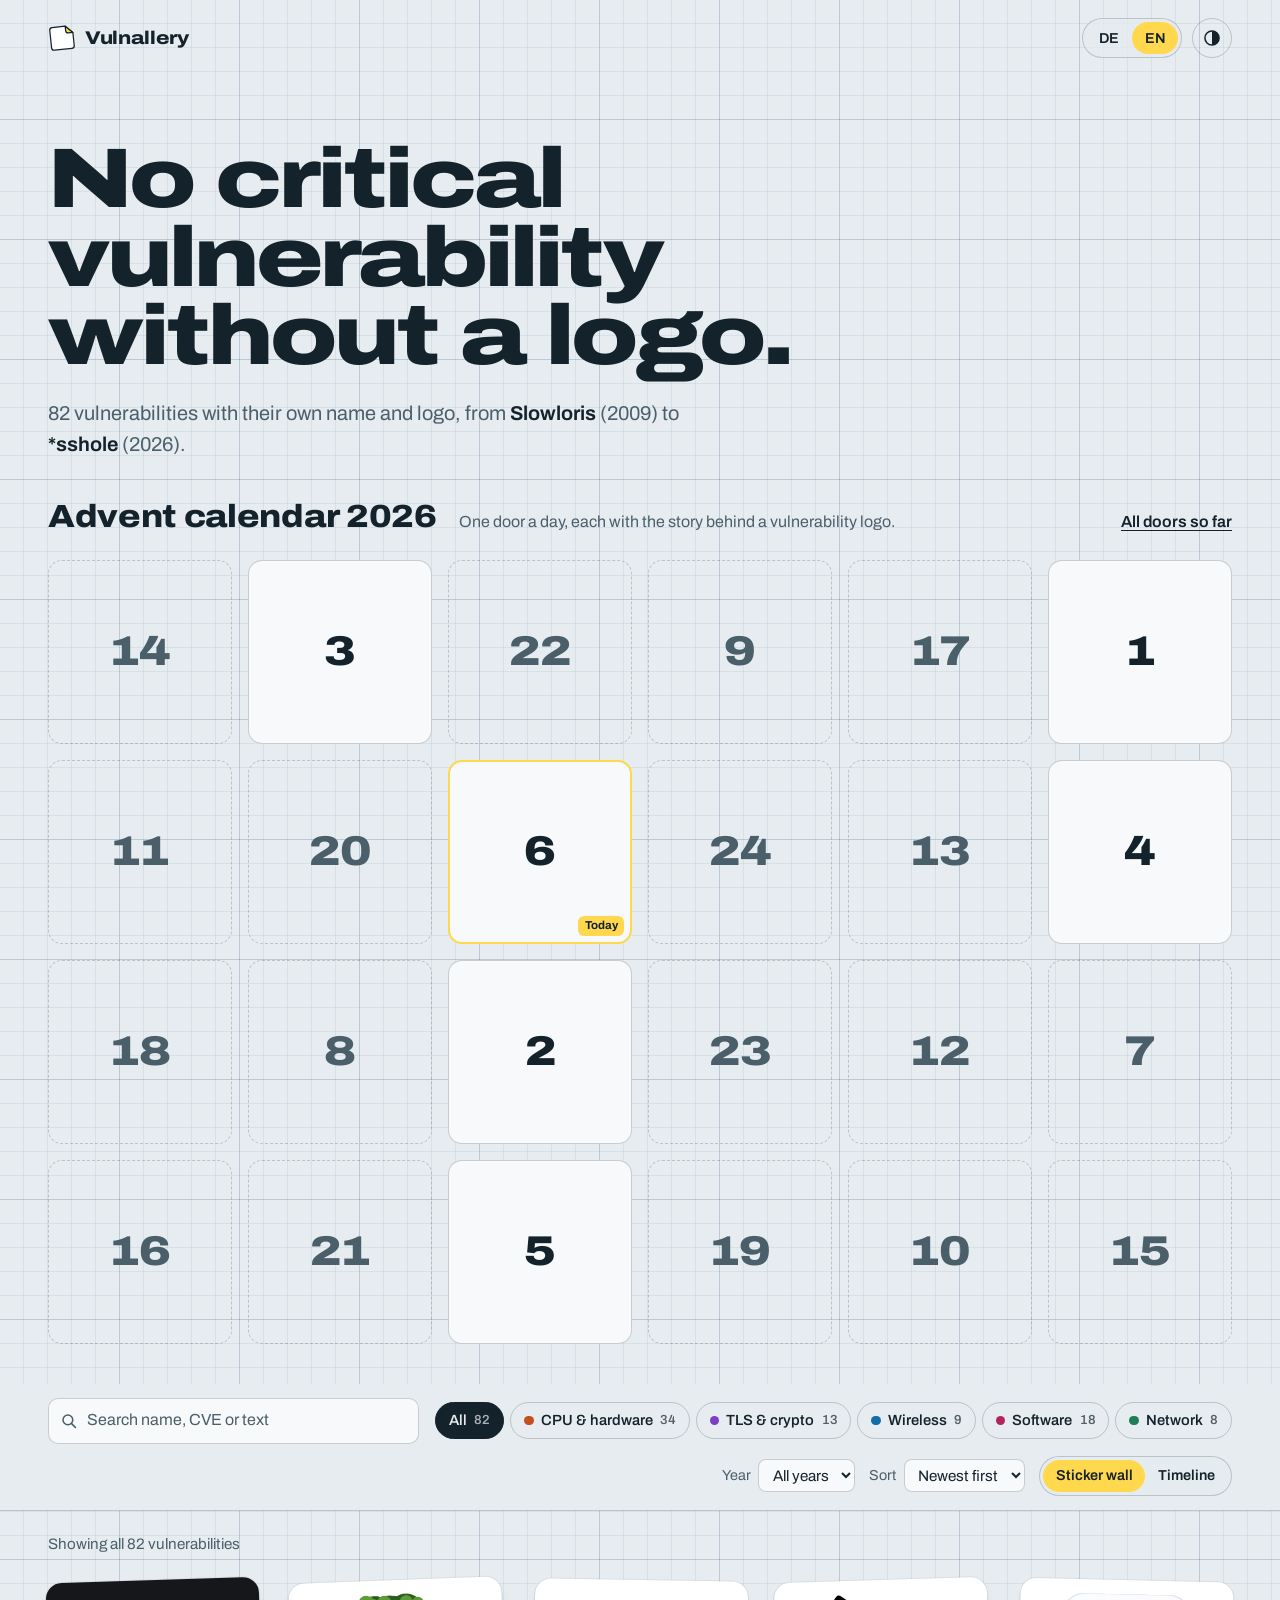
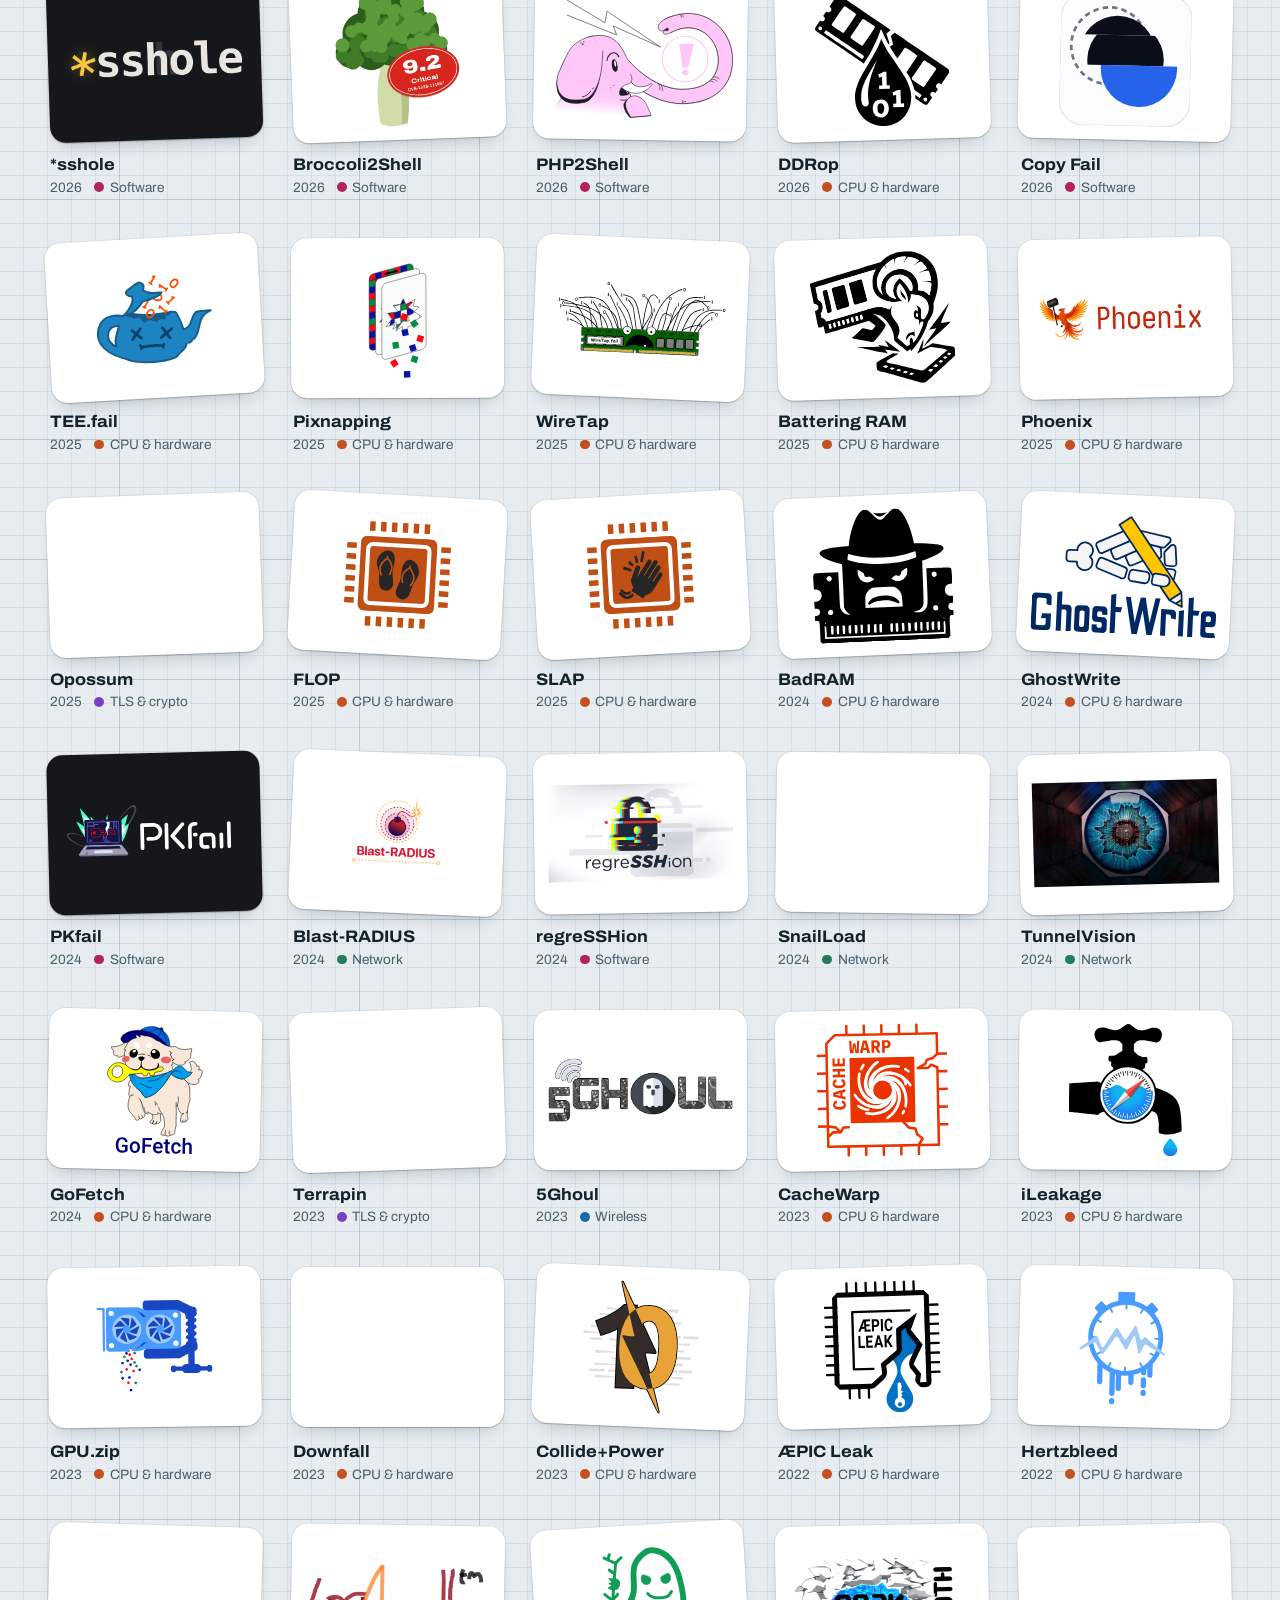
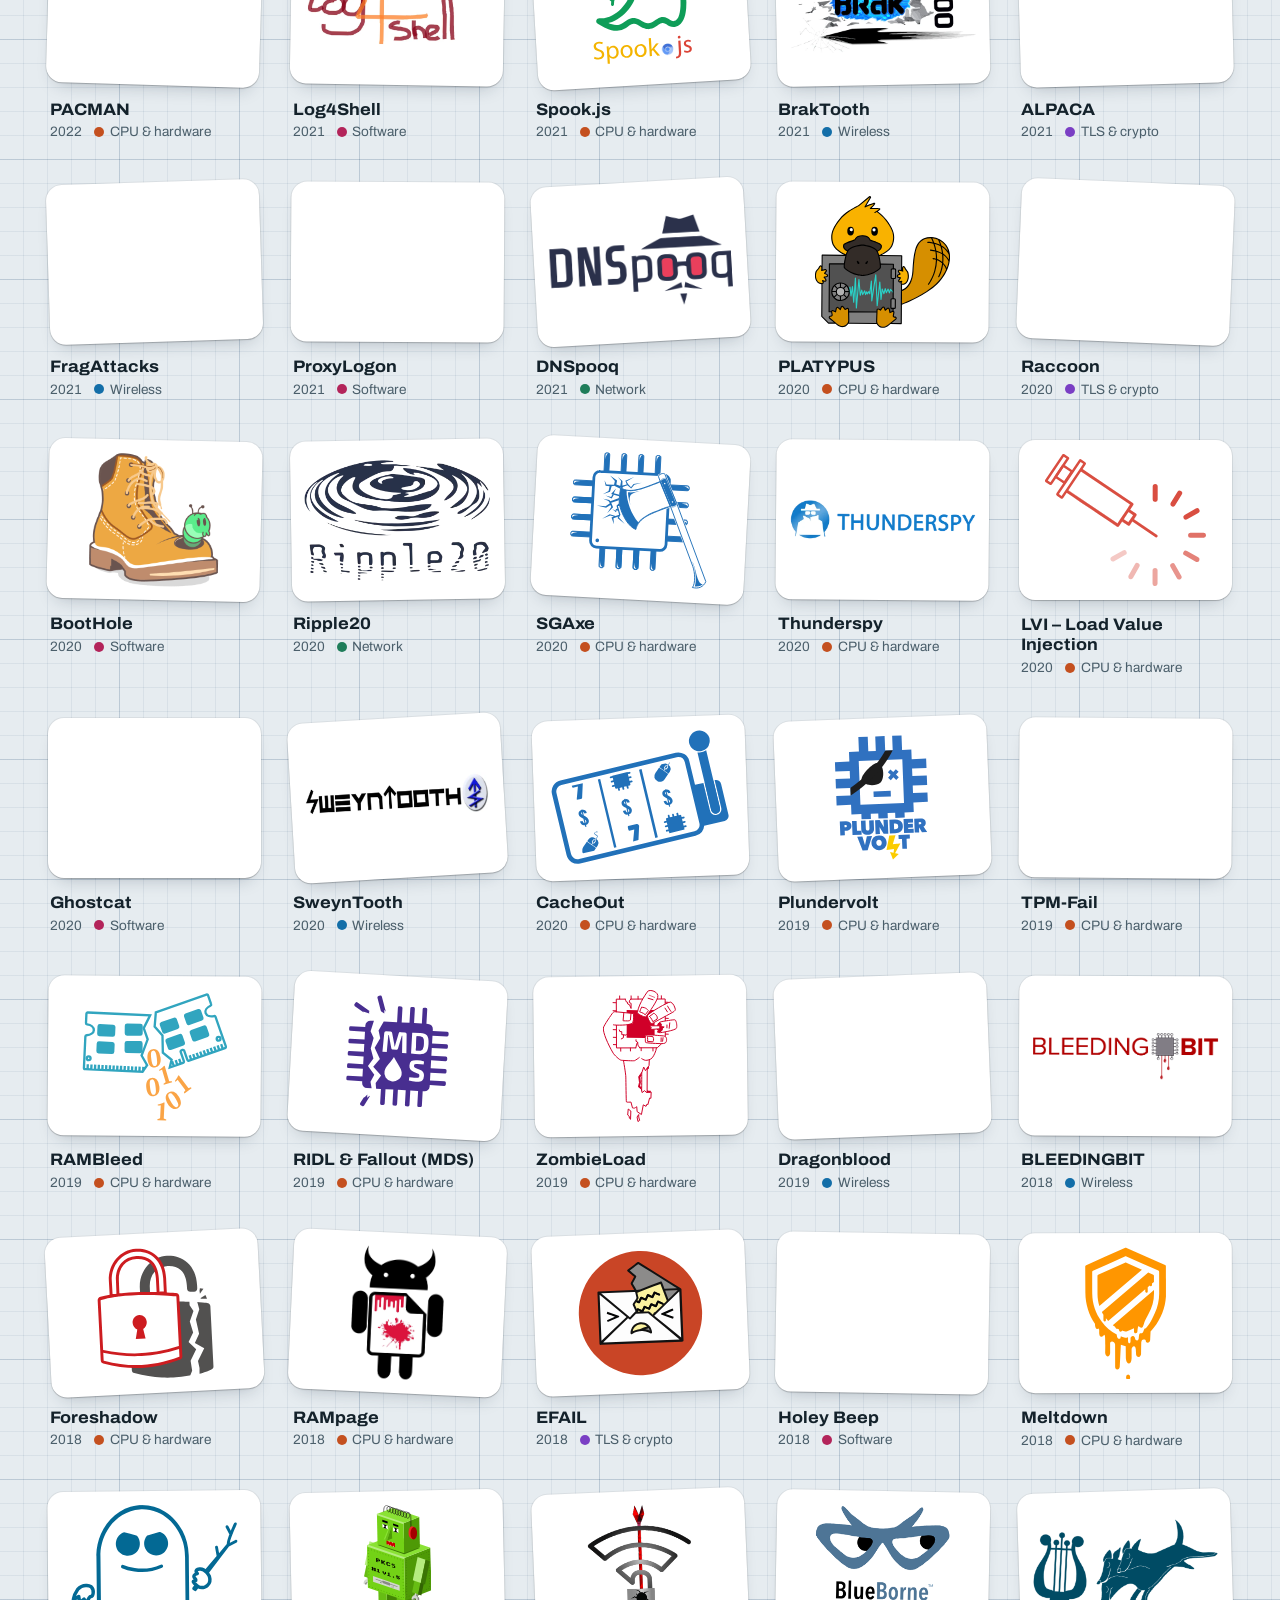
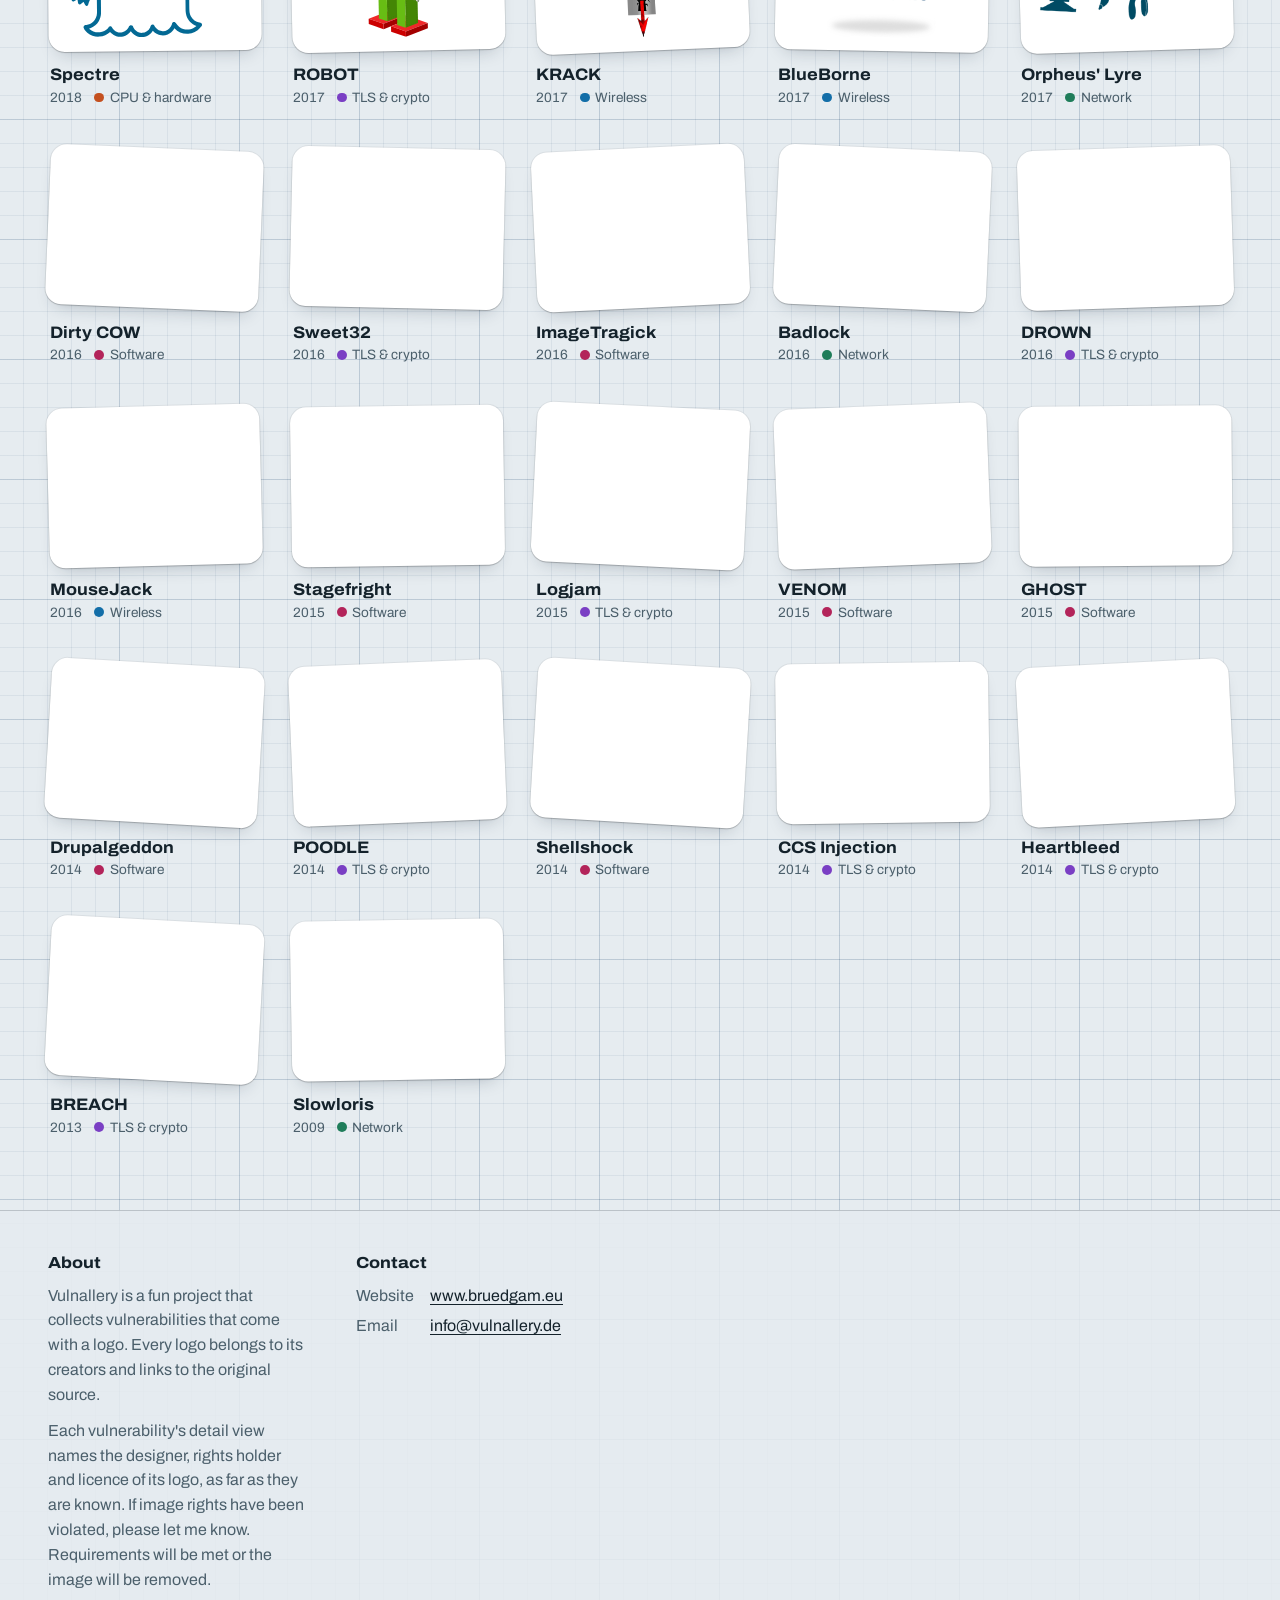
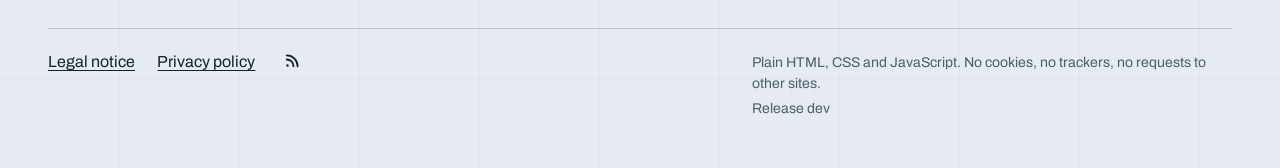
==== commit 972521ba: "*sshole aufnehmen, Lizenzwert MIT ergänzen - Neuer Eintrag *sshole (05.11.2026): OpenSSH ohne PAM au" ====
--- a/src/index.html
+++ b/src/index.html
@@ -25,7 +25,7 @@
   <link rel="icon" href="assets/favicon.svg" type="image/svg+xml">
   <link rel="preload" href="assets/fonts/archivo-latin-wdth.woff2" as="font" type="font/woff2" crossorigin>
   <link rel="stylesheet" href="assets/css/style.css?v=7bde068020" integrity="sha384-8L47j4CI14GBGeVlAqshKdhkUftVYeQl2x+jLlSUzAGVZbgarK8piDDOs44kIVrB" crossorigin="anonymous">
-  <script src="assets/js/app.js?v=ab42c25dbf" integrity="sha384-z+28E7W/yEOEzUIL9H/yeQkwrOtsyCYcZV0yEm3liLGQ5yuwWqGZJzQQ6W185xmM" crossorigin="anonymous" defer></script>
+  <script src="assets/js/app.js?v=84b4843302" integrity="sha384-RBJmu0oX415yuBpy1B1Hw/7wGpcxDDHQm/DOJGz5RmhCbxh/4JAa8eS1ZGyvTXwY" crossorigin="anonymous" defer></script>
 </head>
 <body>
   <a class="skip" href="#gallery" data-i18n="skip">Zur Galerie springen</a>
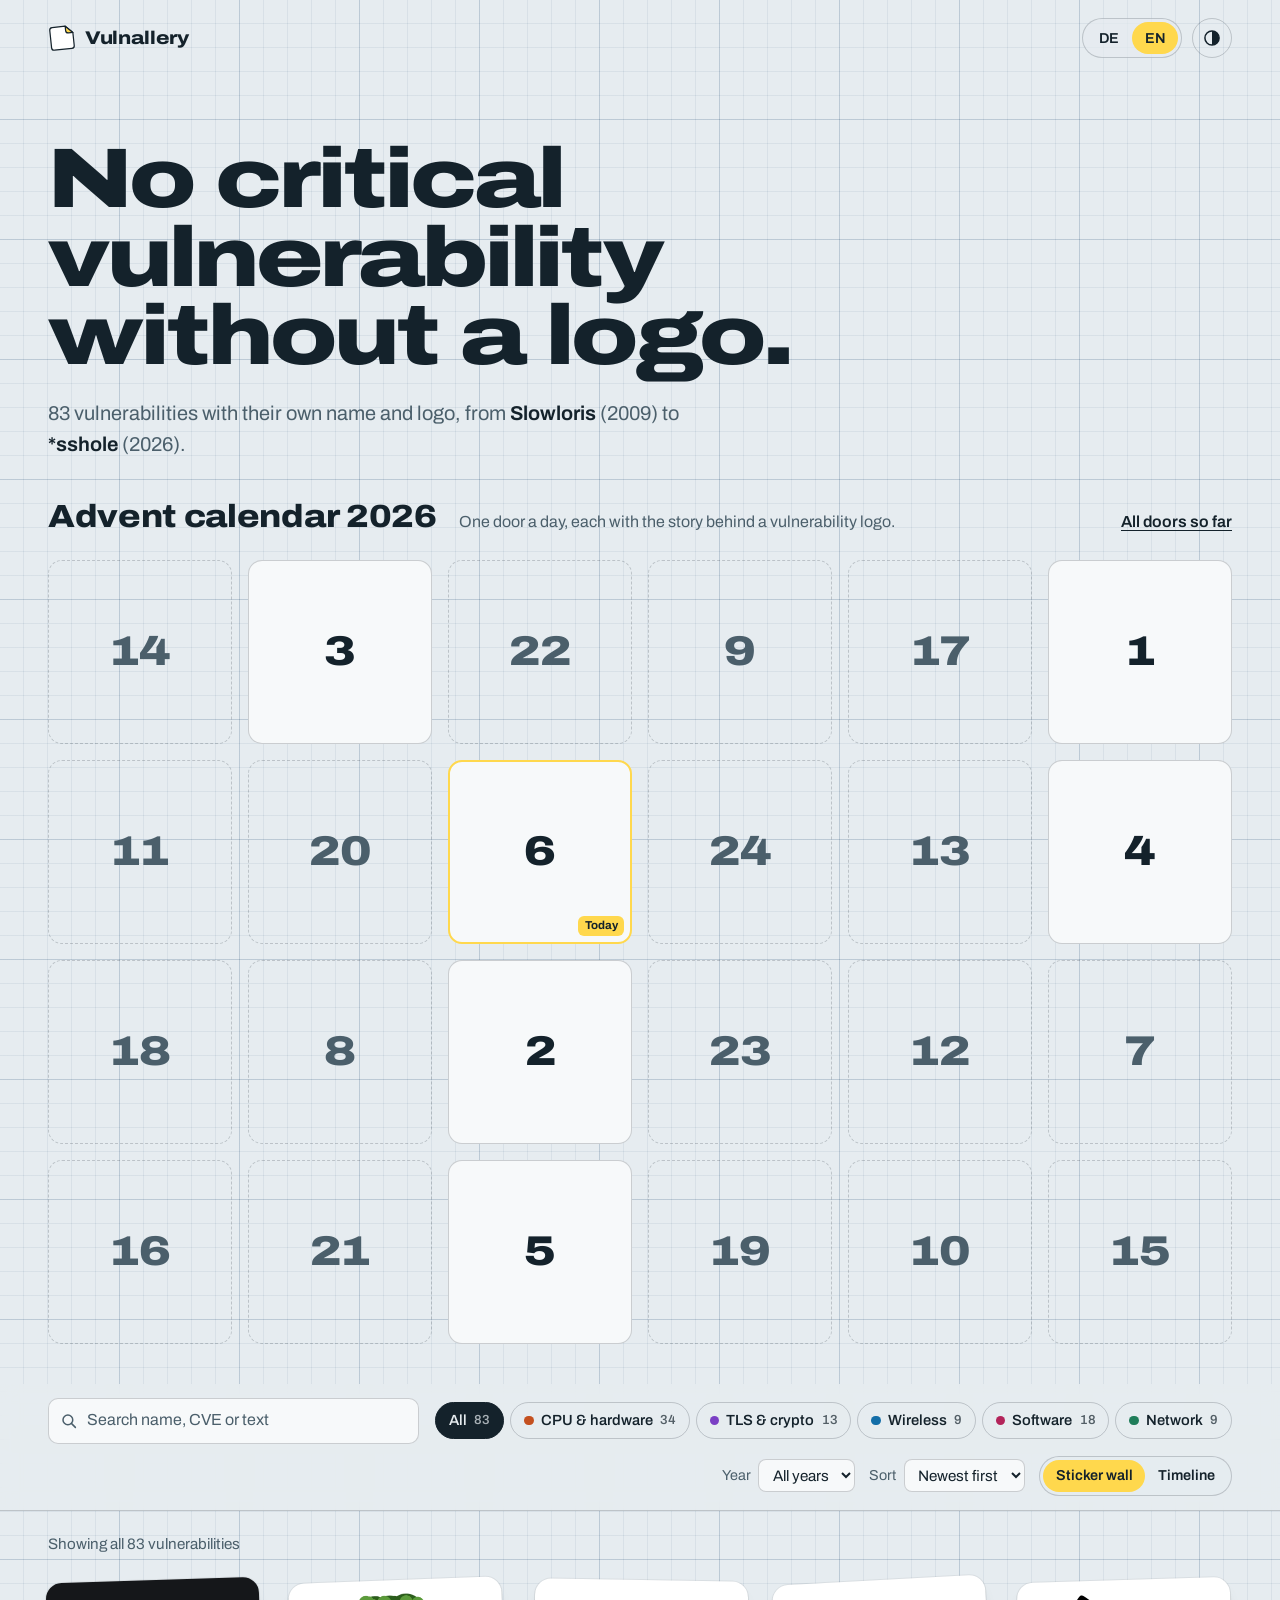
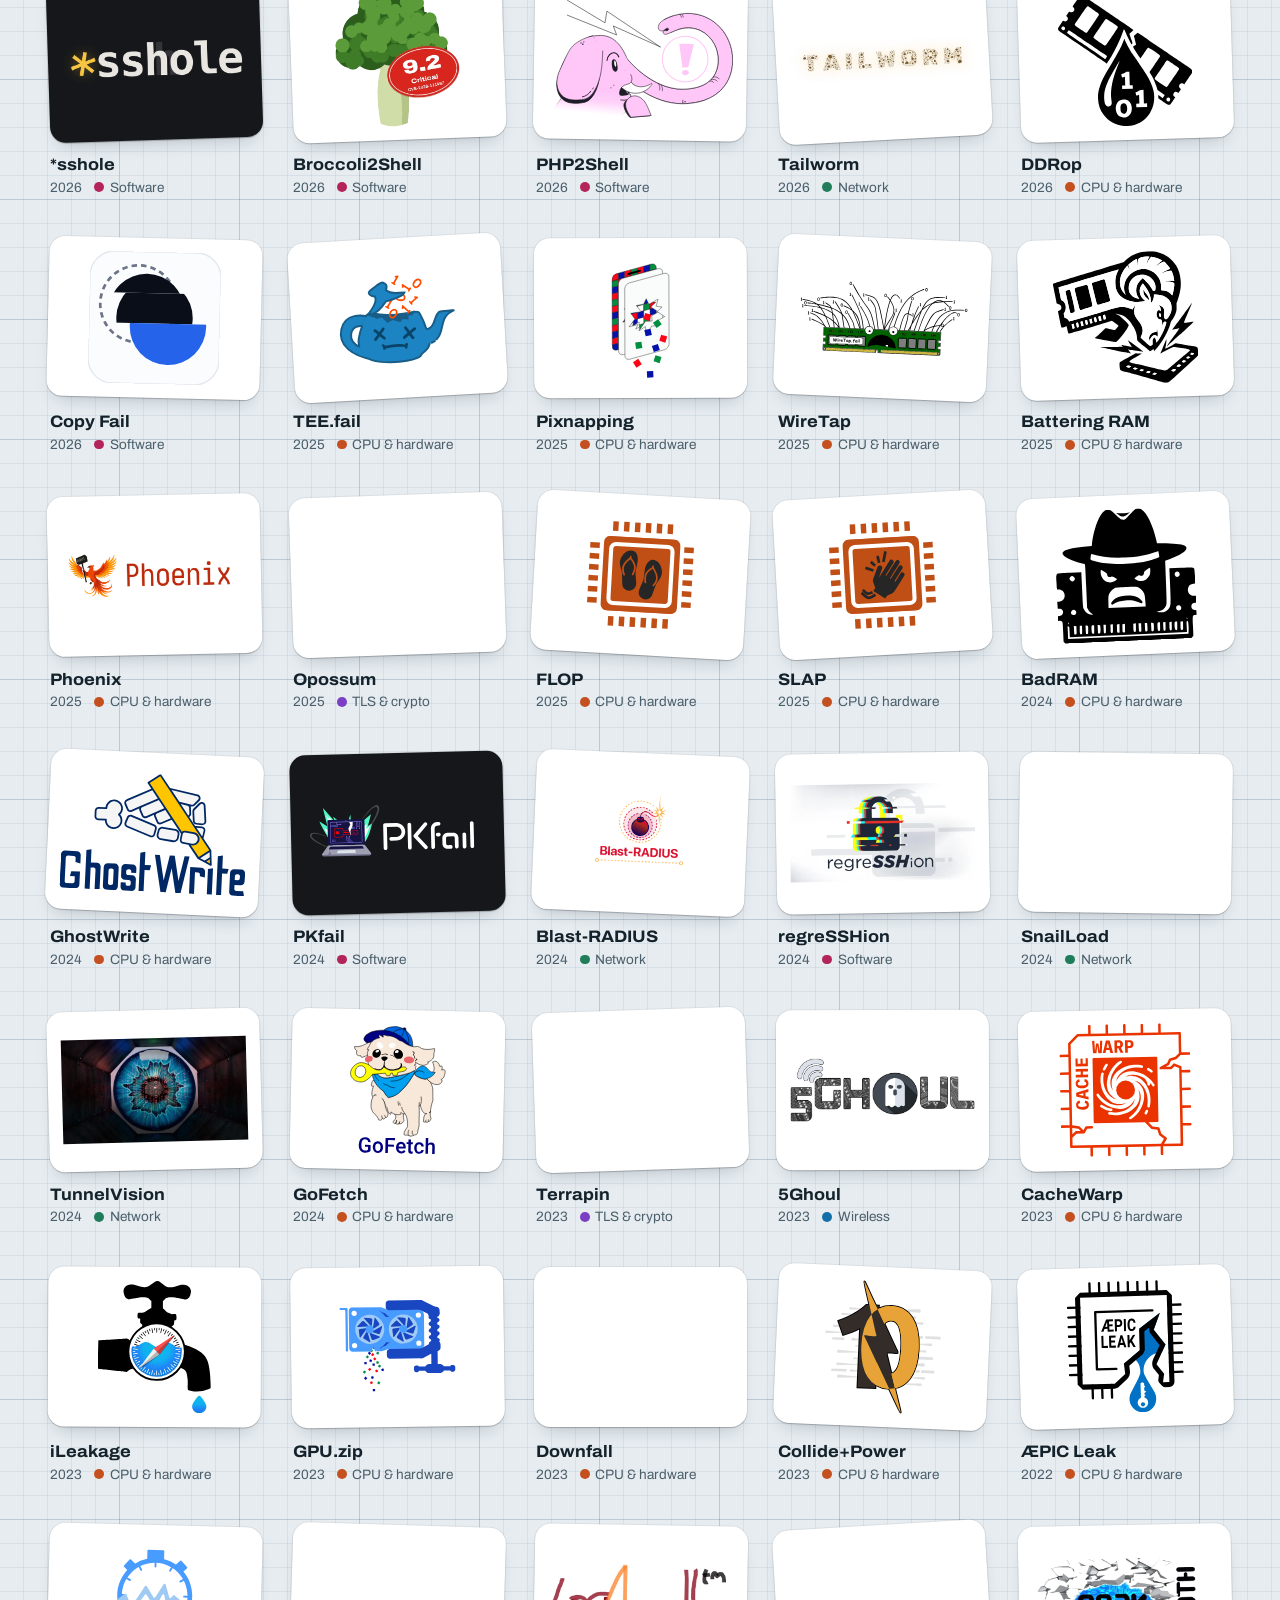
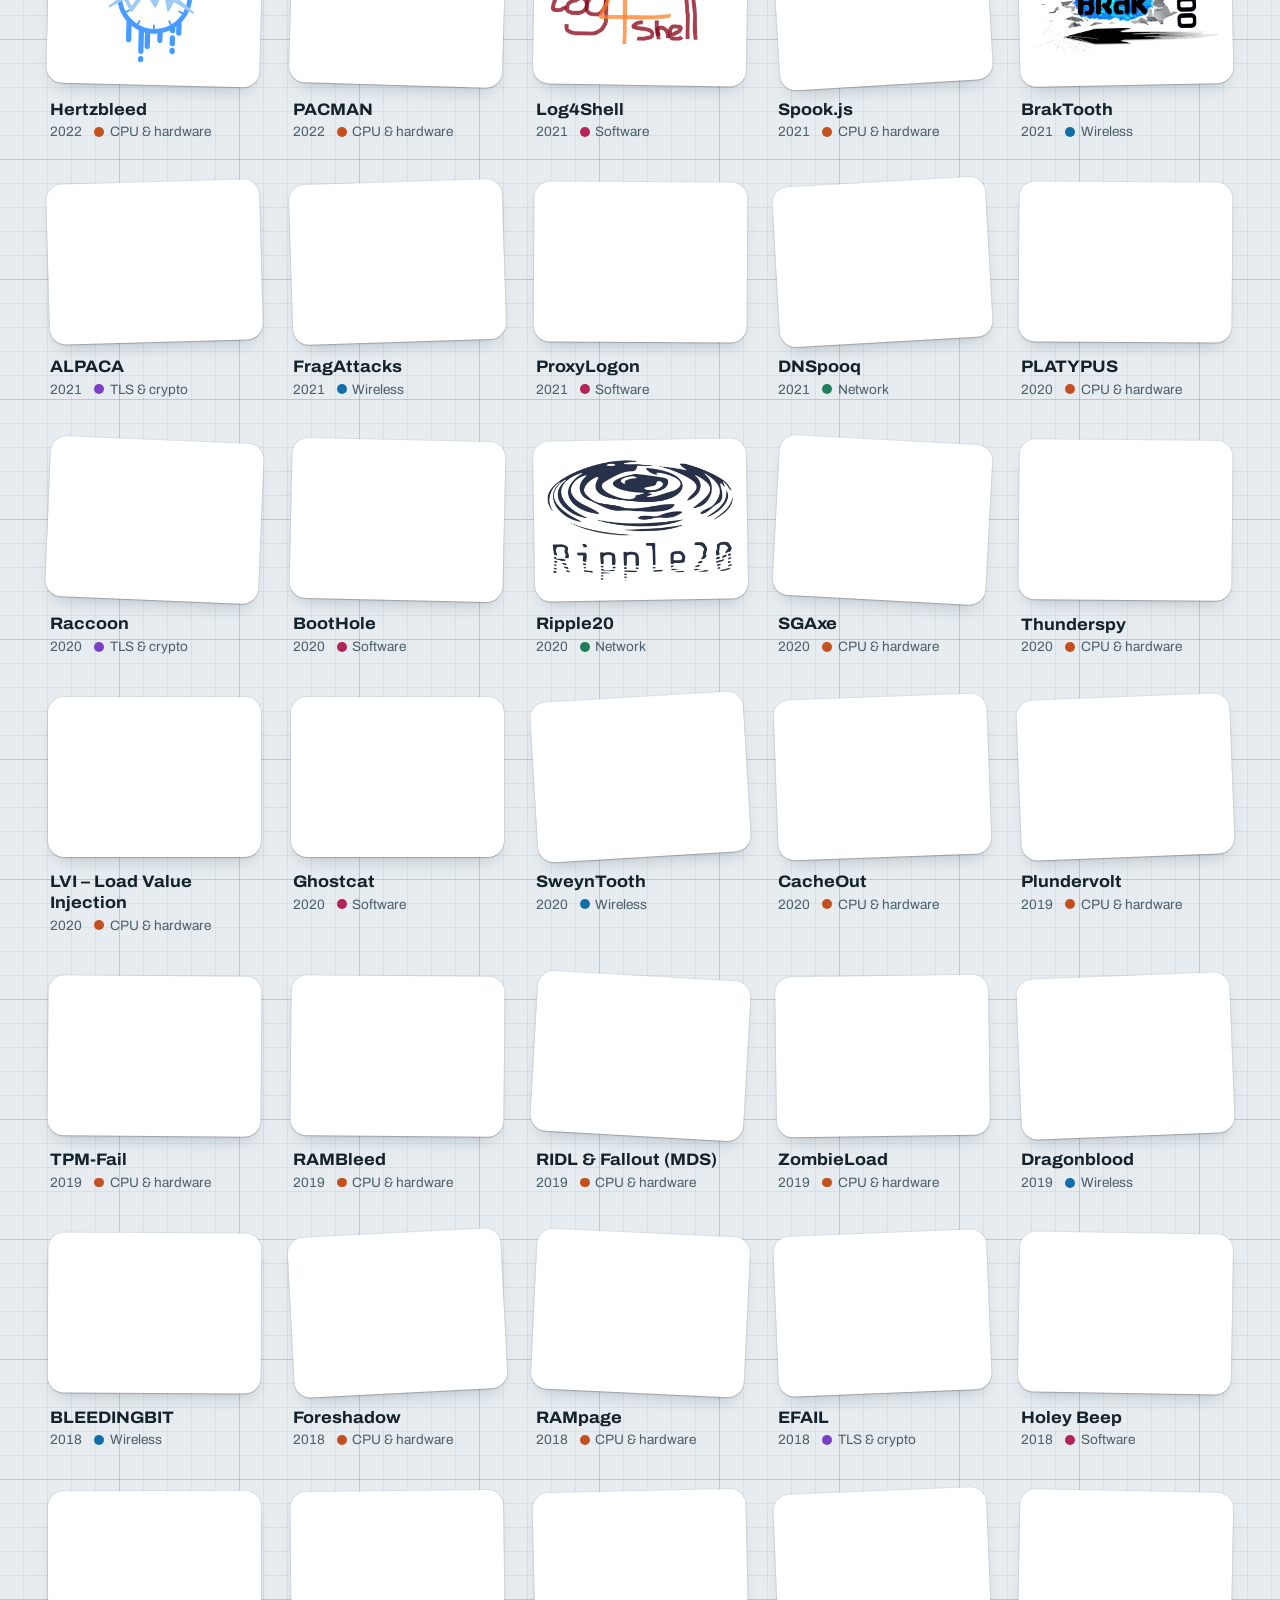
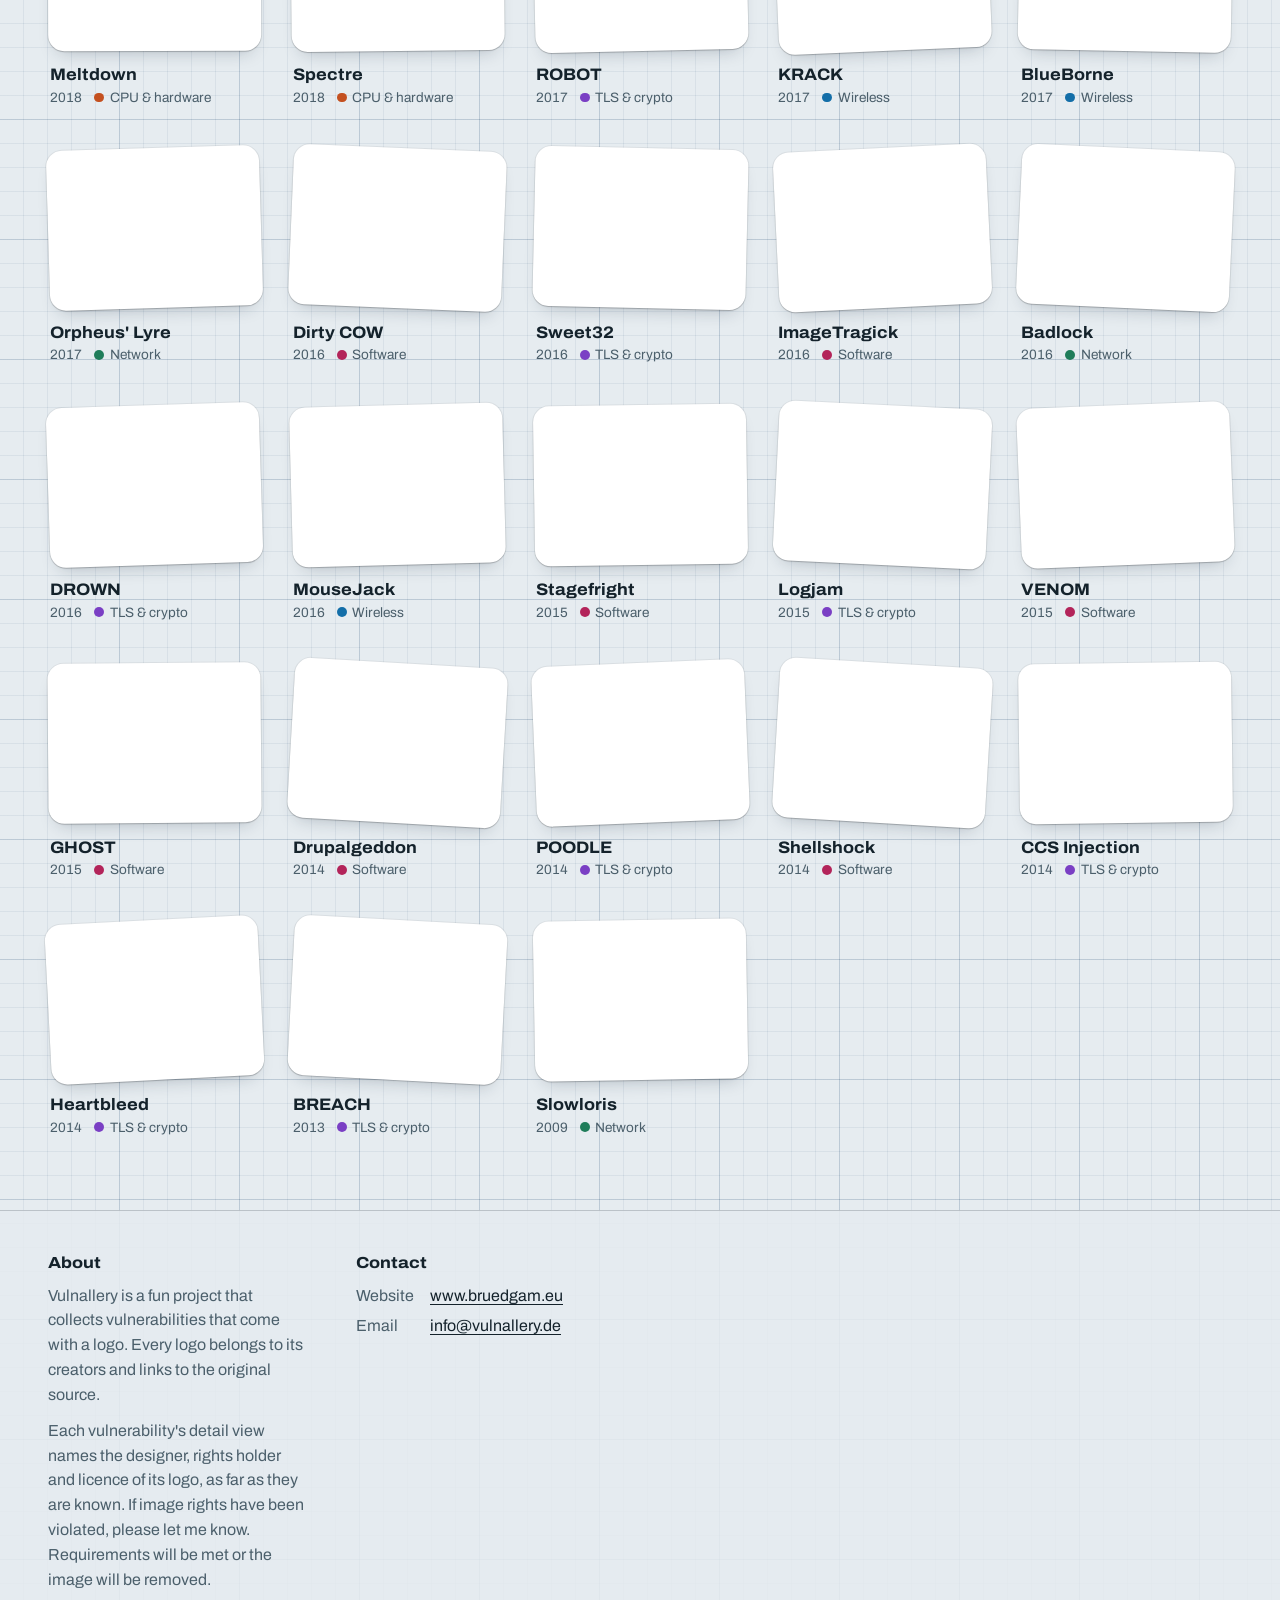
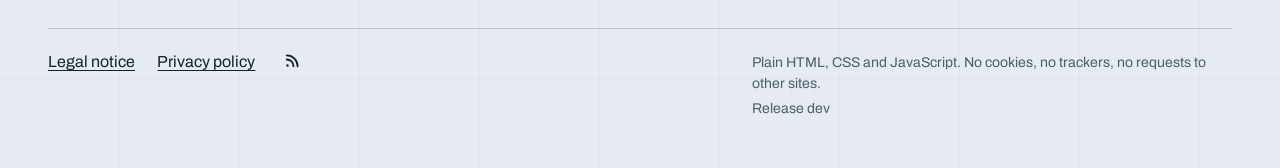
==== commit b8554634: "Tailworm aufnehmen, Hinweis für nachgebaute CSS-Logos - Neuer Eintrag Tailworm (2026-10, laut Websit" ====
--- a/src/index.html
+++ b/src/index.html
@@ -25,7 +25,7 @@
   <link rel="icon" href="assets/favicon.svg" type="image/svg+xml">
   <link rel="preload" href="assets/fonts/archivo-latin-wdth.woff2" as="font" type="font/woff2" crossorigin>
   <link rel="stylesheet" href="assets/css/style.css?v=7bde068020" integrity="sha384-8L47j4CI14GBGeVlAqshKdhkUftVYeQl2x+jLlSUzAGVZbgarK8piDDOs44kIVrB" crossorigin="anonymous">
-  <script src="assets/js/app.js?v=84b4843302" integrity="sha384-RBJmu0oX415yuBpy1B1Hw/7wGpcxDDHQm/DOJGz5RmhCbxh/4JAa8eS1ZGyvTXwY" crossorigin="anonymous" defer></script>
+  <script src="assets/js/app.js?v=3cc68baf4d" integrity="sha384-TdvRA3En9u5fkMyN5iLDkuyhTSeT8xw0G32KsR8IayjJOqu1m06RcVZ2+YphCQrO" crossorigin="anonymous" defer></script>
 </head>
 <body>
   <a class="skip" href="#gallery" data-i18n="skip">Zur Galerie springen</a>
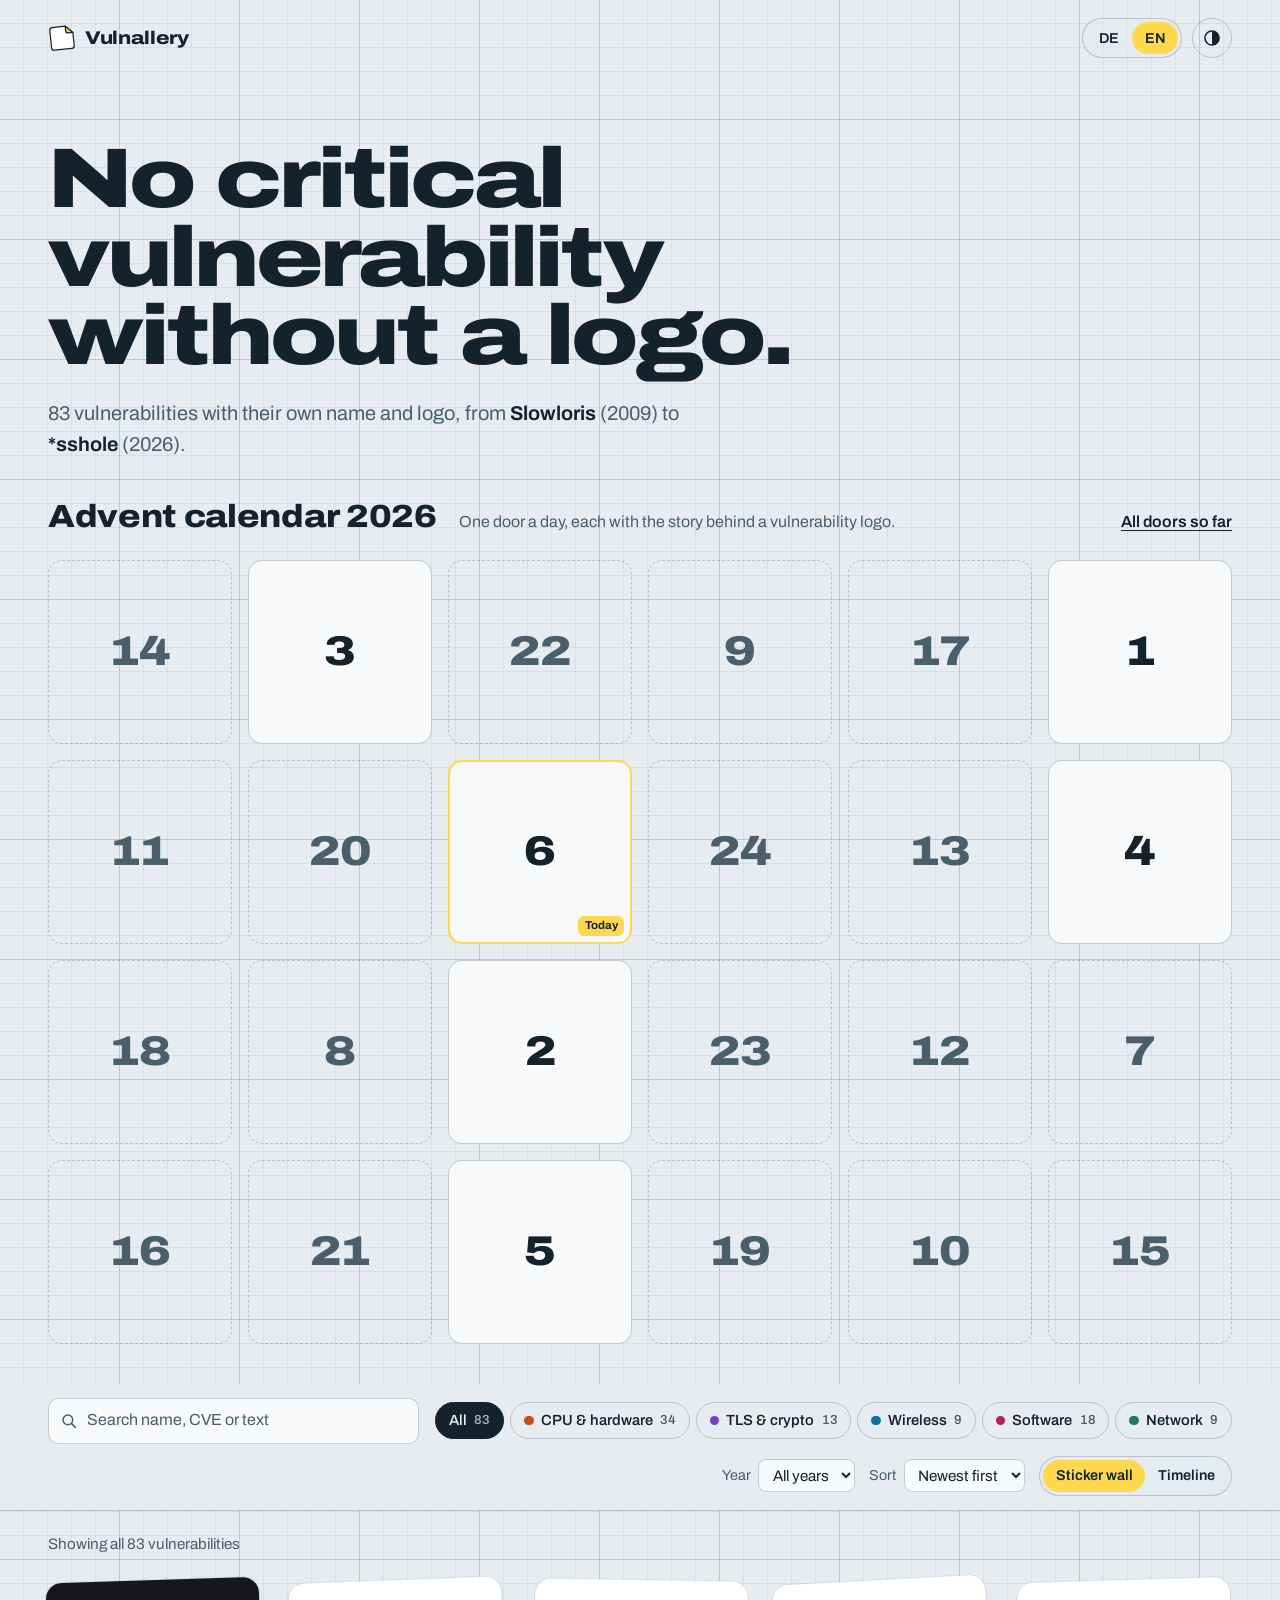
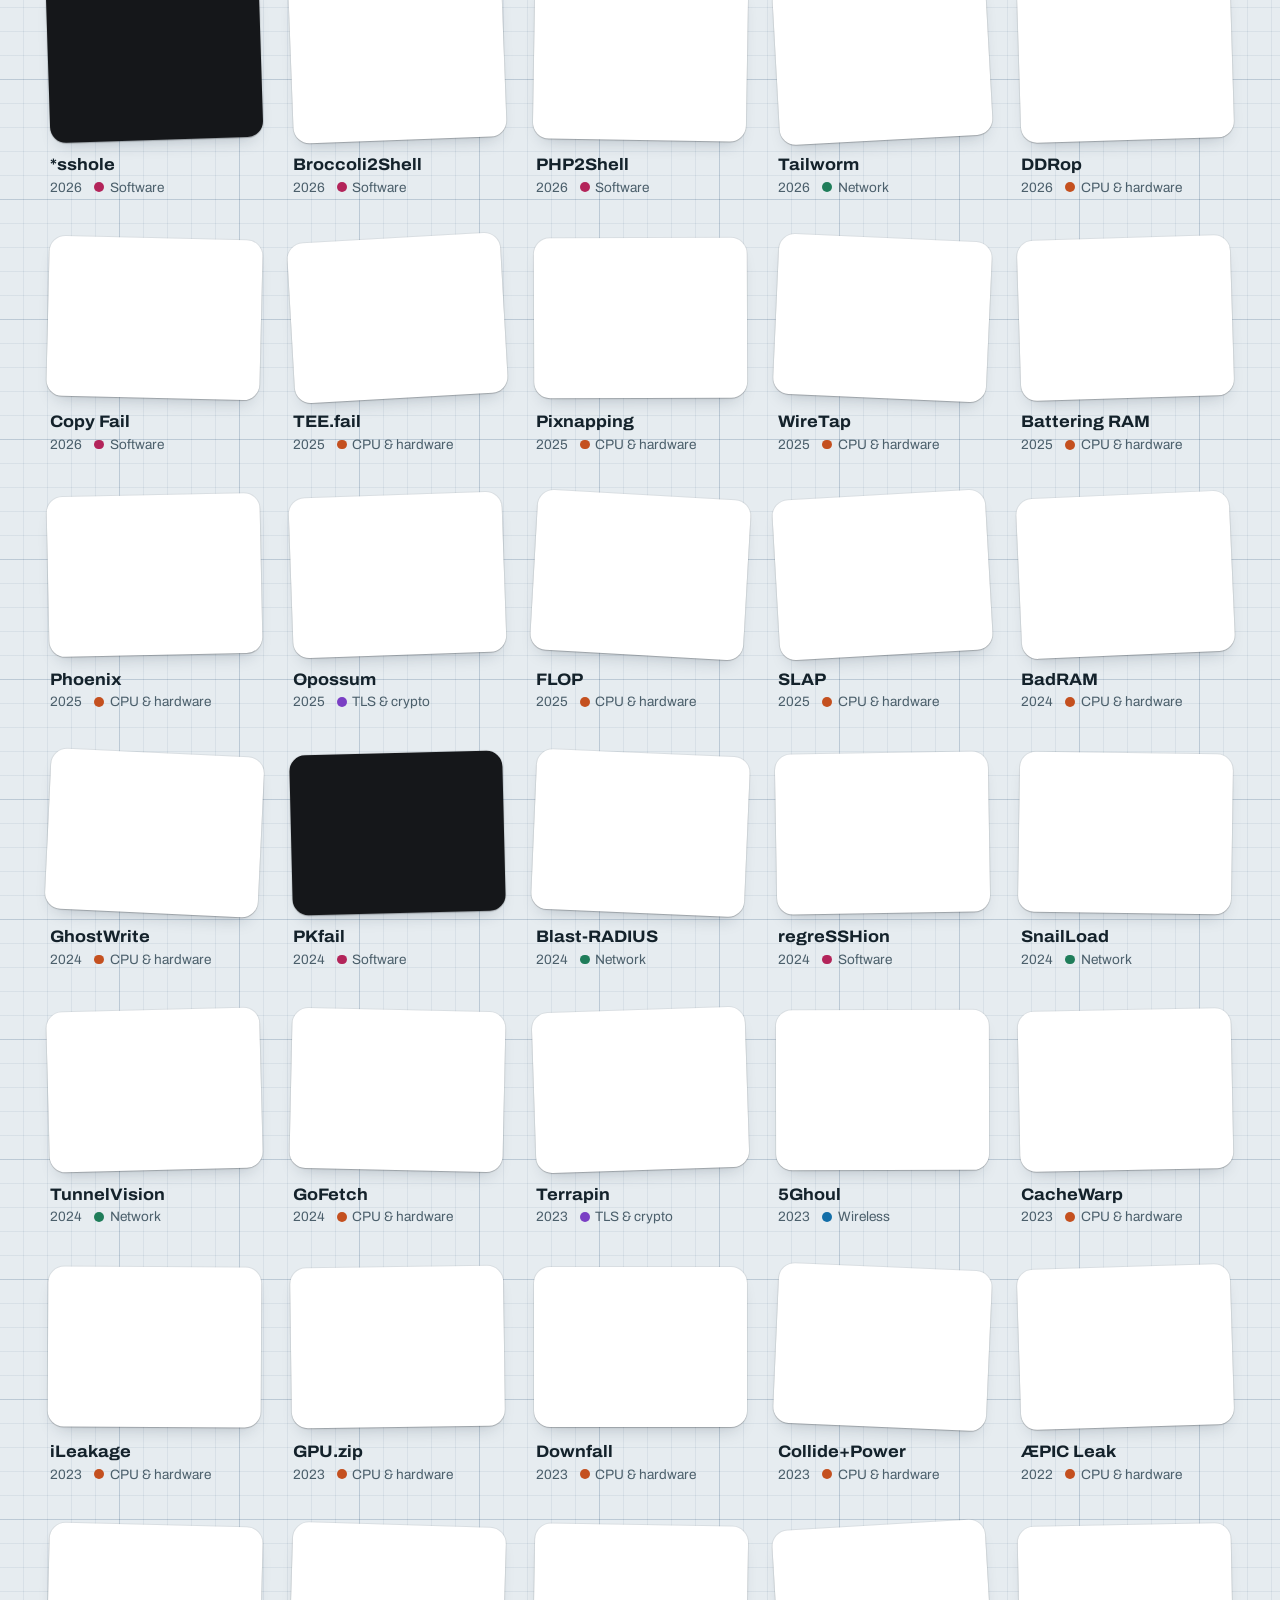
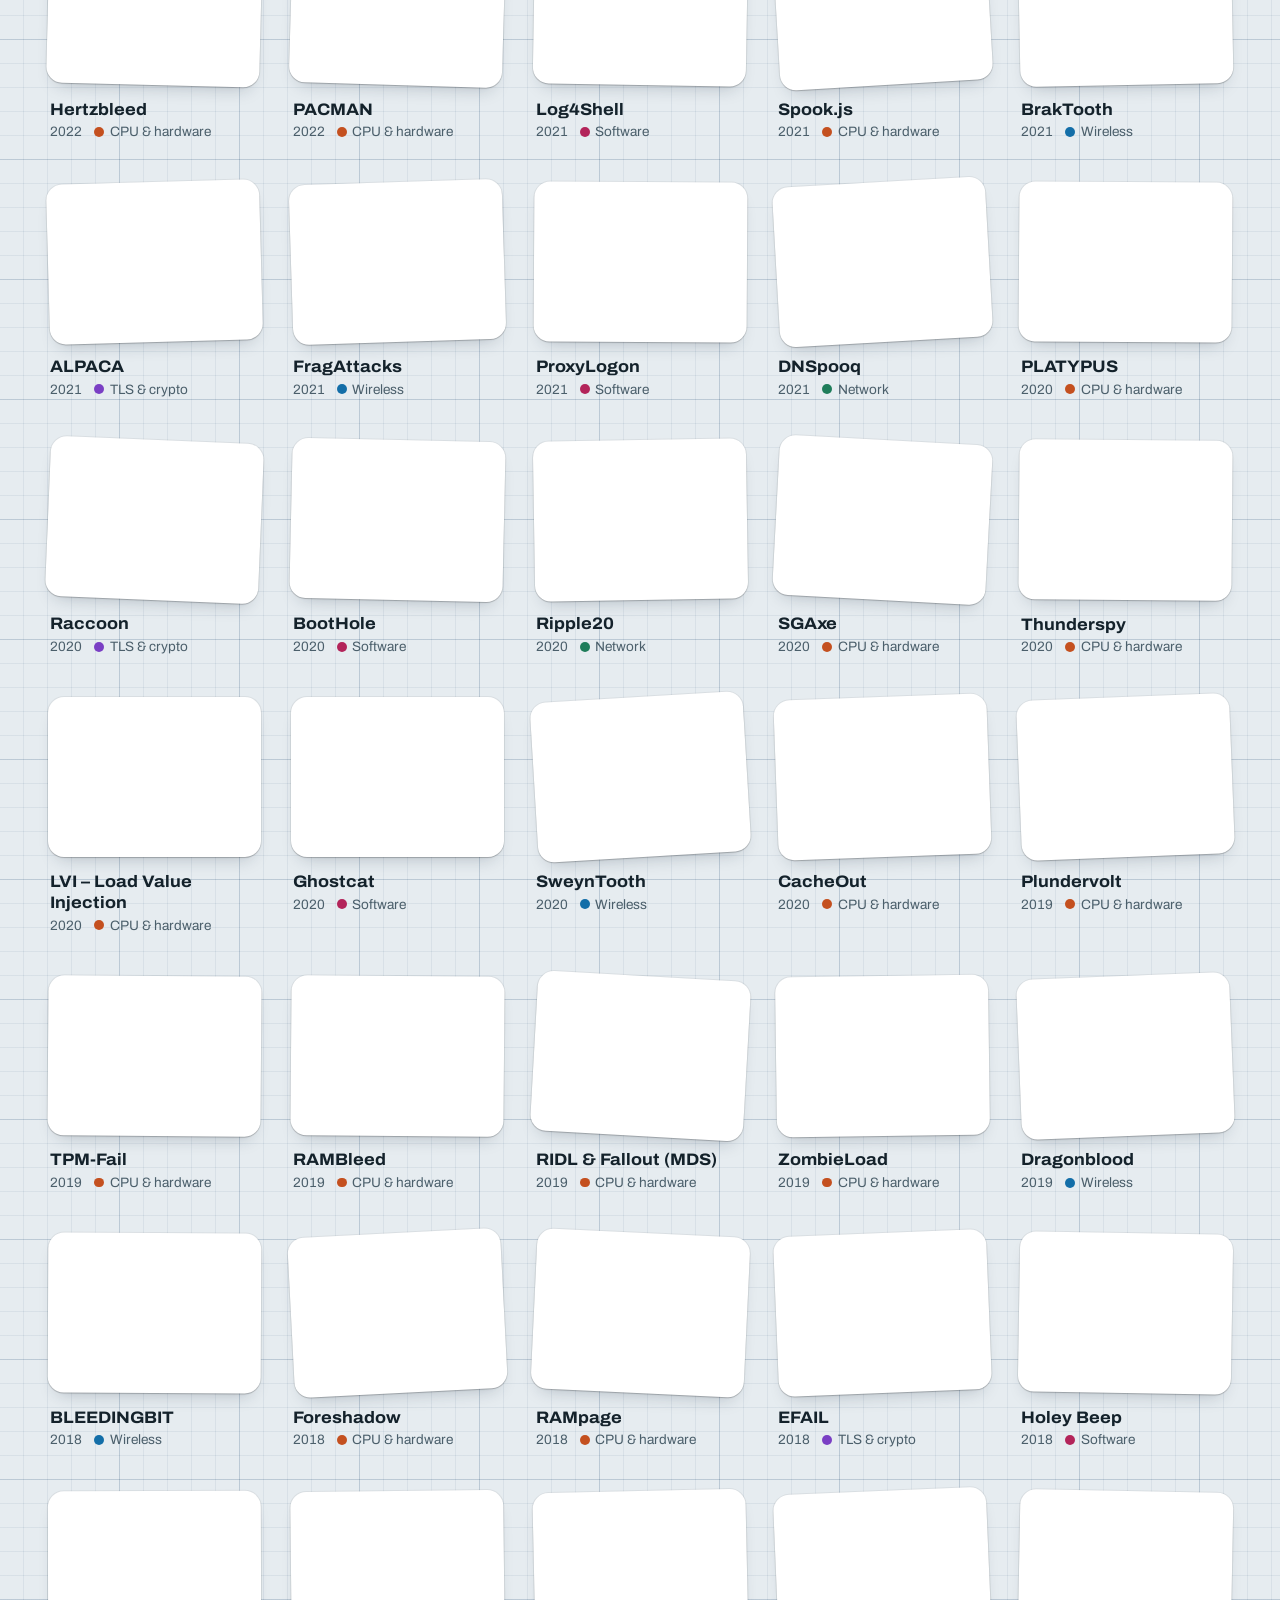
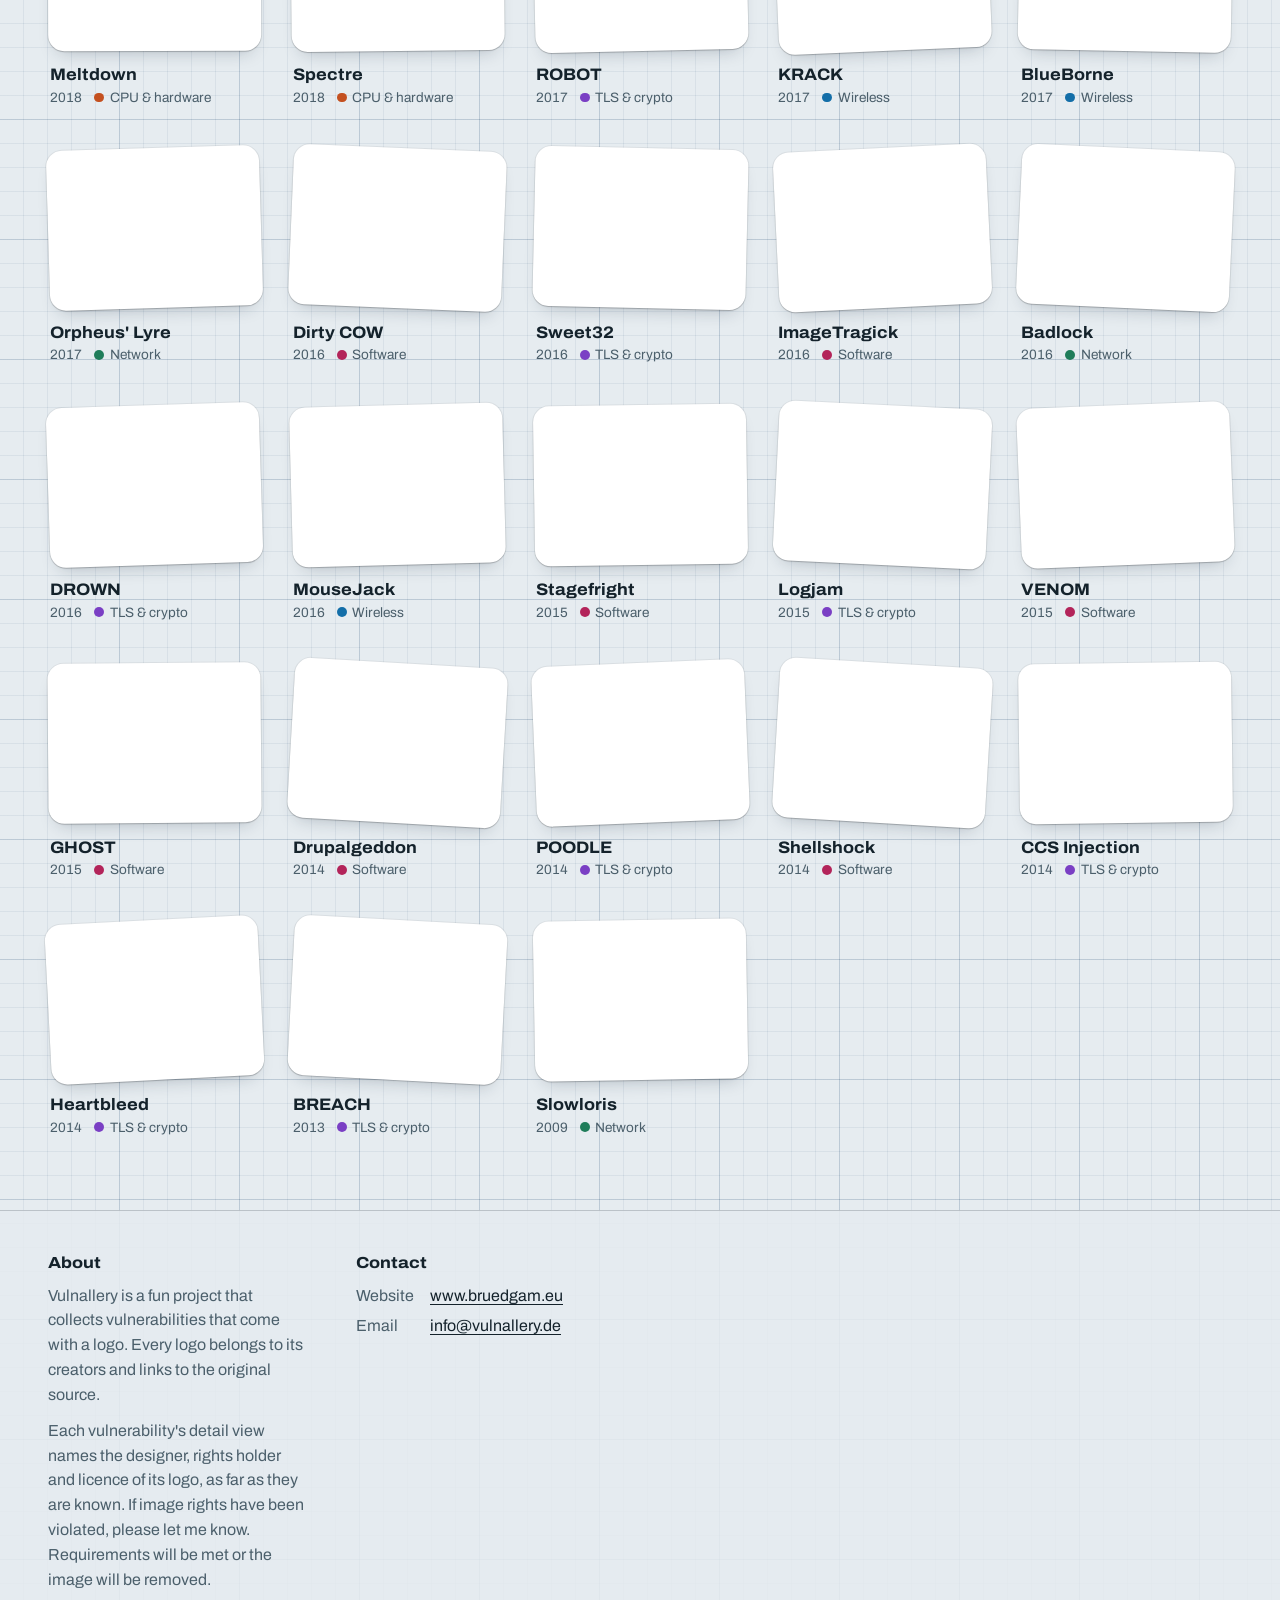
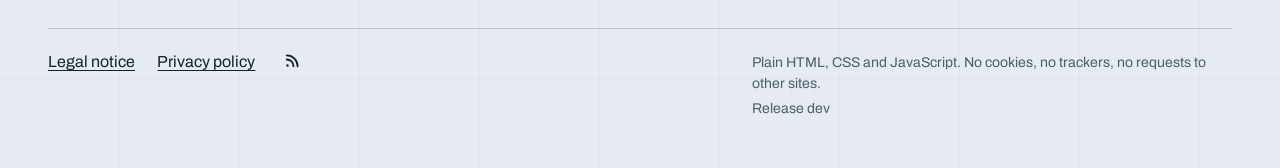
==== commit cc03fee8: "PageSpeed: Layoutsprünge beheben, kleinere Logos, längerer Cache - pages.py schreibt Einleitung, Kat" ====
--- a/src/index.html
+++ b/src/index.html
@@ -9,8 +9,8 @@
   <title>Vulnallery – die Galerie der Sicherheitslücken</title>
   <meta name="description" content="Vulnallery sammelt Sicherheitslücken mit eigenem Logo, von Heartbleed bis zu den neuesten CPU-Seitenkanälen. Jede Lücke mit CVE, Beschreibung und Bildrechten, auf Deutsch und Englisch.">
   <link rel="canonical" href="https://vulnallery.de/">
-  <link rel="alternate" type="application/atom+xml" title="Vulnallery – neue Sicherheitslücken mit Logo" href="de/feed.xml" hreflang="de">
-  <link rel="alternate" type="application/atom+xml" title="Vulnallery – new vulnerabilities with a logo" href="en/feed.xml" hreflang="en">
+  <link rel="alternate" type="application/atom+xml" title="Vulnallery – neue Sicherheitslücken mit Logo" href="https://vulnallery.de/de/feed.xml" hreflang="de">
+  <link rel="alternate" type="application/atom+xml" title="Vulnallery – new vulnerabilities with a logo" href="https://vulnallery.de/en/feed.xml" hreflang="en">
   <meta property="og:title" content="Vulnallery">
   <meta property="og:description" content="Keine kritische Lücke ohne Logo: die Galerie der Sicherheitslücken mit eigenem Logo.">
   <meta property="og:site_name" content="Vulnallery">
@@ -24,8 +24,8 @@
   <meta name="twitter:card" content="summary_large_image">
   <link rel="icon" href="assets/favicon.svg" type="image/svg+xml">
   <link rel="preload" href="assets/fonts/archivo-latin-wdth.woff2" as="font" type="font/woff2" crossorigin>
-  <link rel="stylesheet" href="assets/css/style.css?v=7bde068020" integrity="sha384-8L47j4CI14GBGeVlAqshKdhkUftVYeQl2x+jLlSUzAGVZbgarK8piDDOs44kIVrB" crossorigin="anonymous">
-  <script src="assets/js/app.js?v=3cc68baf4d" integrity="sha384-TdvRA3En9u5fkMyN5iLDkuyhTSeT8xw0G32KsR8IayjJOqu1m06RcVZ2+YphCQrO" crossorigin="anonymous" defer></script>
+  <link rel="stylesheet" href="assets/css/style.css?v=8359c7e3a8" integrity="sha384-eeWEe1PnRtCmRlgMCyfR9WKqXchG1d0CSlV9mi4CL8lvIT02G4+DIabgX3gKTuKl" crossorigin="anonymous">
+  <script src="assets/js/app.js?v=6289a0c57a" integrity="sha384-W+sMPrf8B7PQWb8j5LfkDjNM7mUjAmHJR9/5L+/r6eFGJlOUSVkh4nnIoUKv33Fy" crossorigin="anonymous" defer></script>
 </head>
 <body>
   <a class="skip" href="#gallery" data-i18n="skip">Zur Galerie springen</a>
@@ -37,8 +37,8 @@
     </a>
     <div class="toggles">
       <div class="seg lang" role="group" aria-label="Language / Sprache">
-        <button type="button" data-lang="de" lang="de" aria-label="Deutsch">DE</button>
-        <button type="button" data-lang="en" lang="en" aria-label="English">EN</button>
+        <button type="button" data-lang="de" lang="de" title="Deutsch">DE</button>
+        <button type="button" data-lang="en" lang="en" title="English">EN</button>
       </div>
       <button type="button" class="icon-btn" id="theme-toggle" data-i18n-aria="theme" aria-label="Farbschema wechseln">
         <svg viewBox="0 0 24 24" aria-hidden="true"><circle cx="12" cy="12" r="8.5"/><path class="half" d="M12 3.5a8.5 8.5 0 0 1 0 17Z"/></svg>
--- a/src/assets/css/style.css
+++ b/src/assets/css/style.css
@@ -357,6 +357,9 @@
 .sticker.dark { background: #15171a; }
 
 /* ---------- wall ---------- */
+/* Bis die Galerie geladen ist, hält sie Platz frei, damit der Footer nicht
+   erst sichtbar ist und dann nach unten springt. */
+.wall:empty { min-height: 150vh; }
 .wall {
   display: grid;
   grid-template-columns: repeat(auto-fill, minmax(176px, 1fr));
